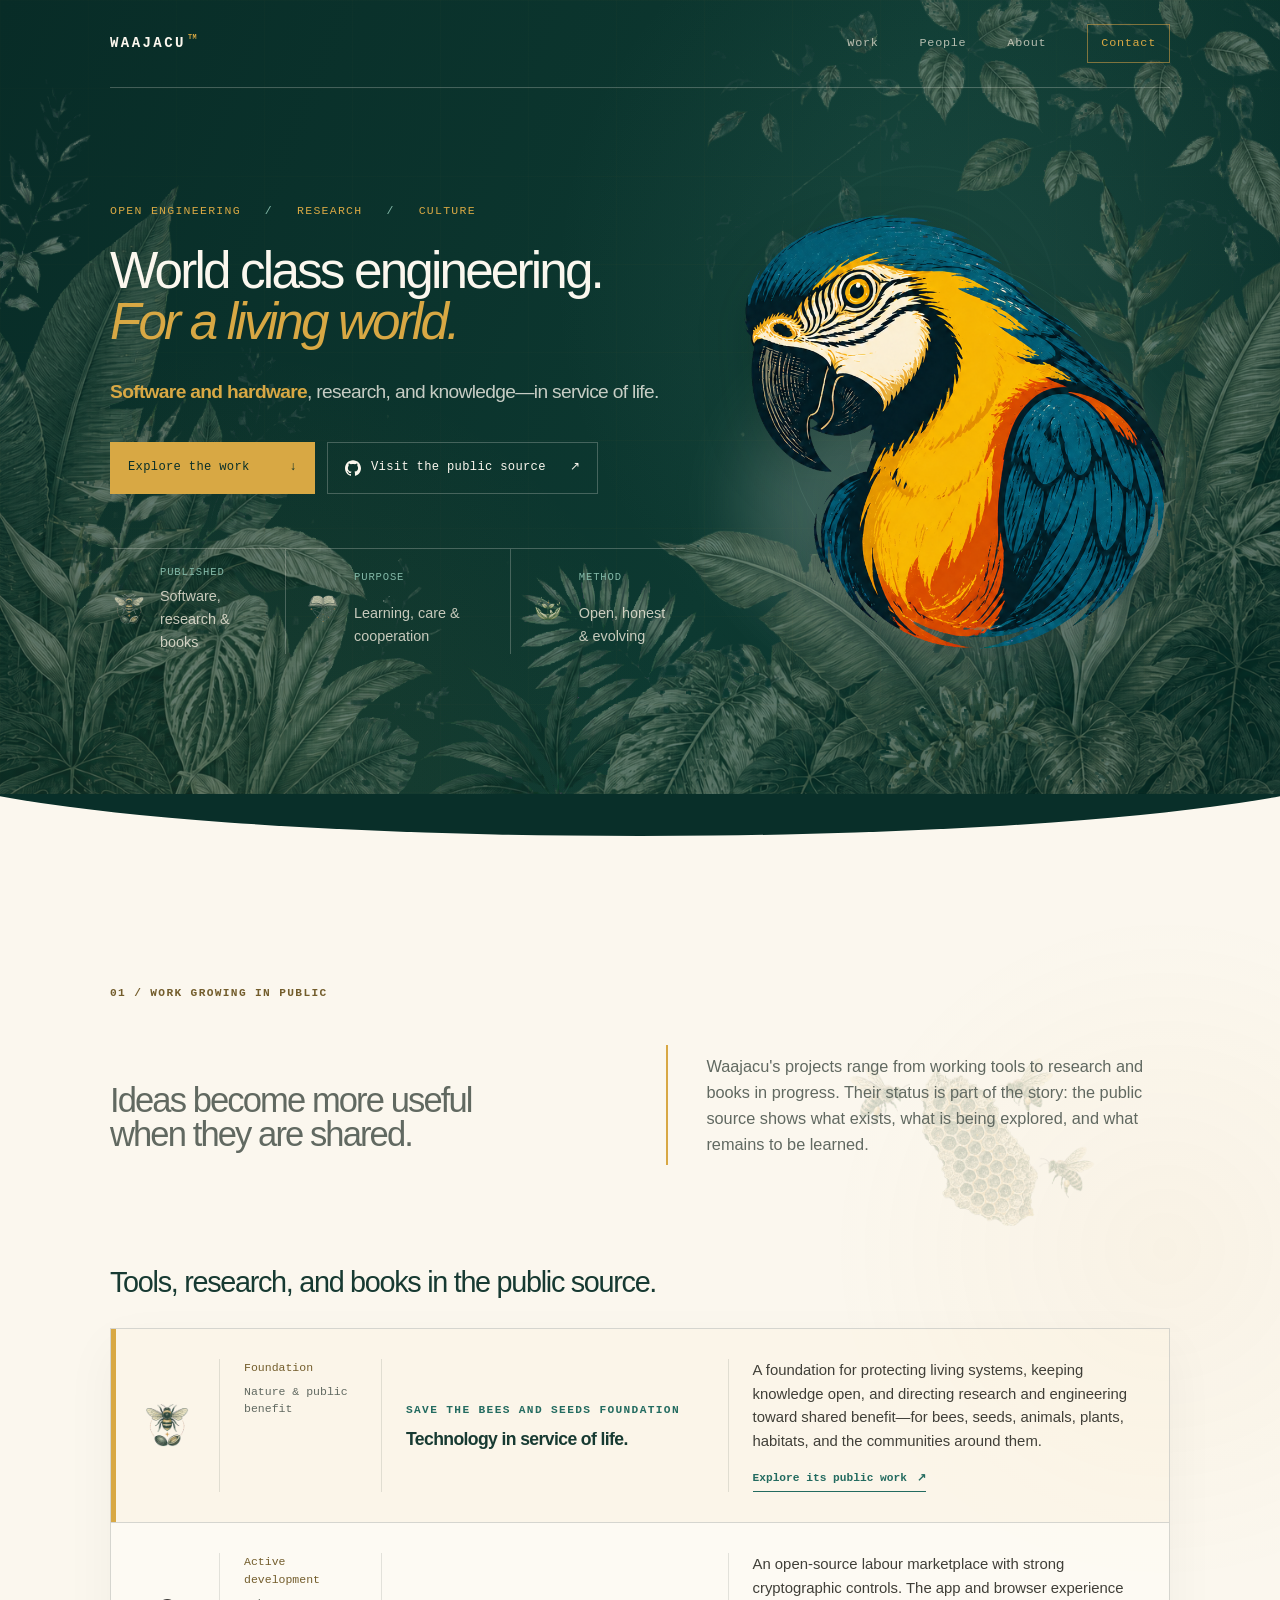
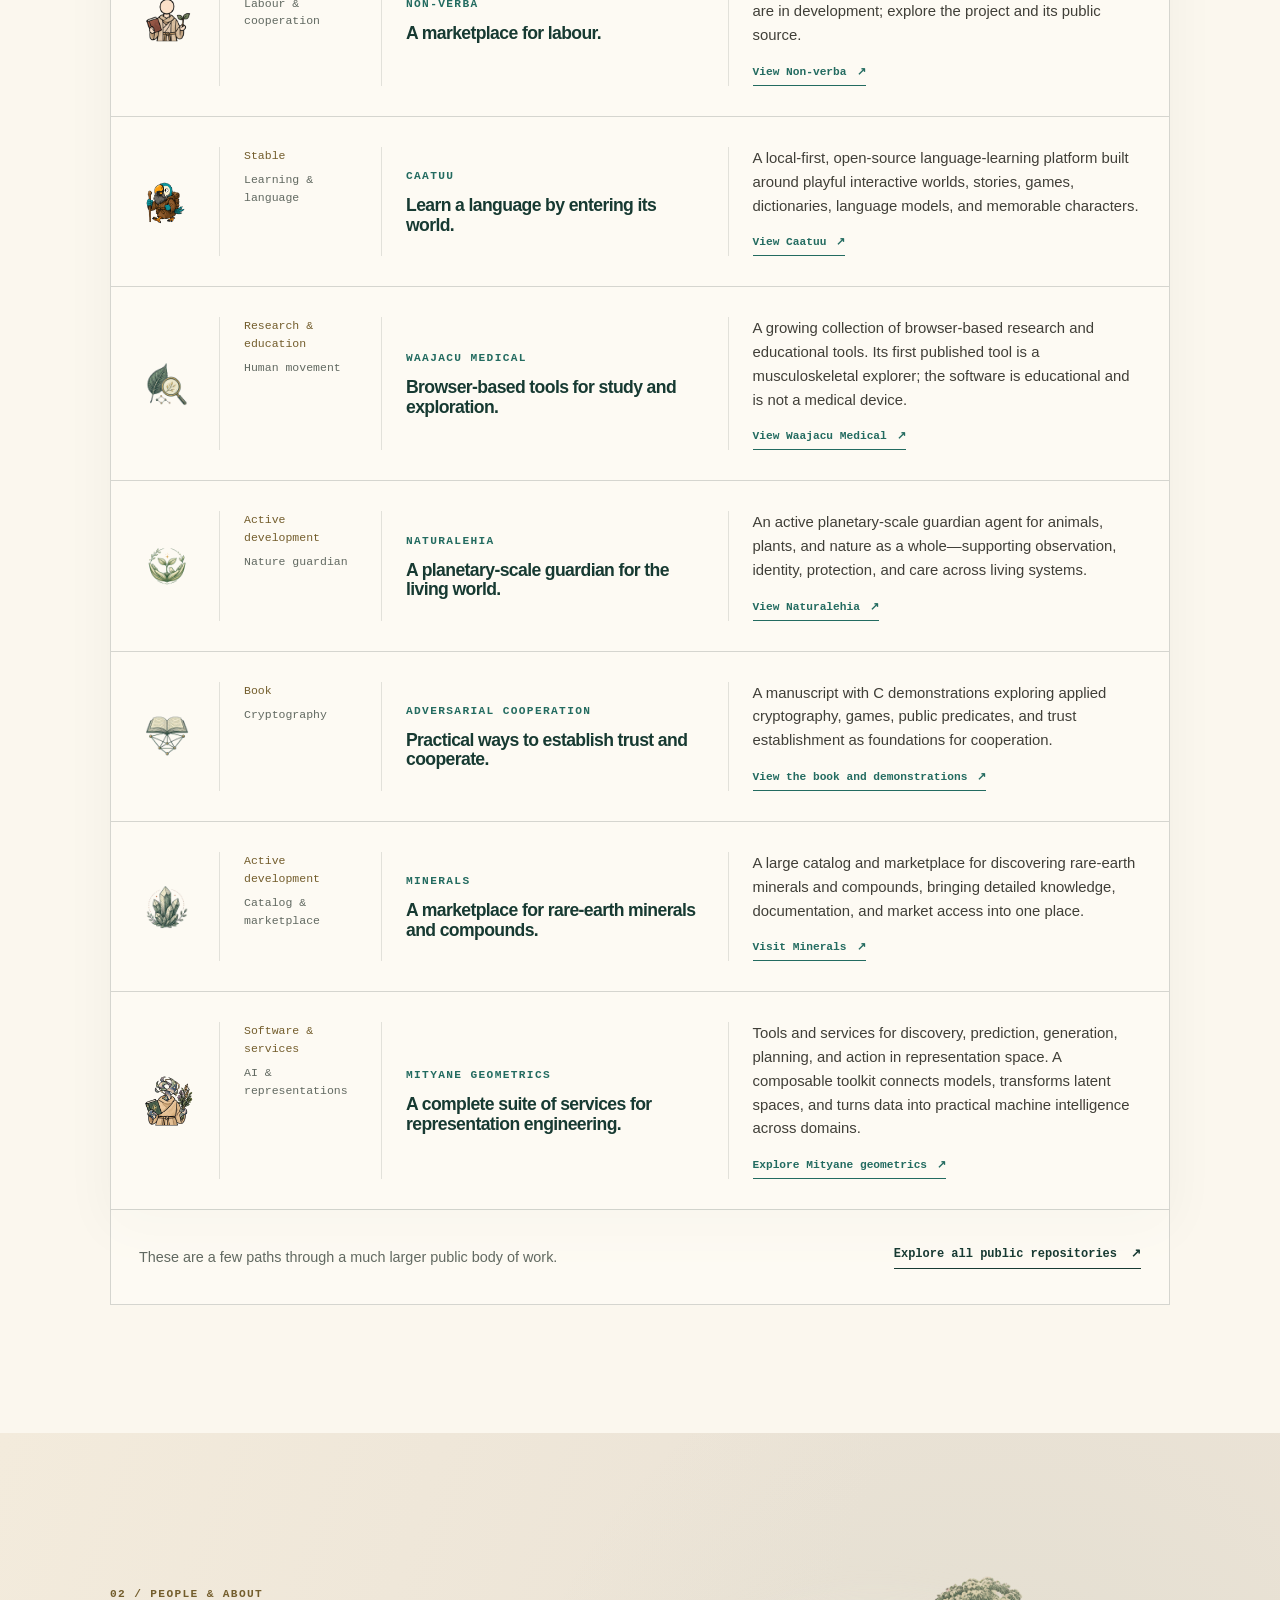
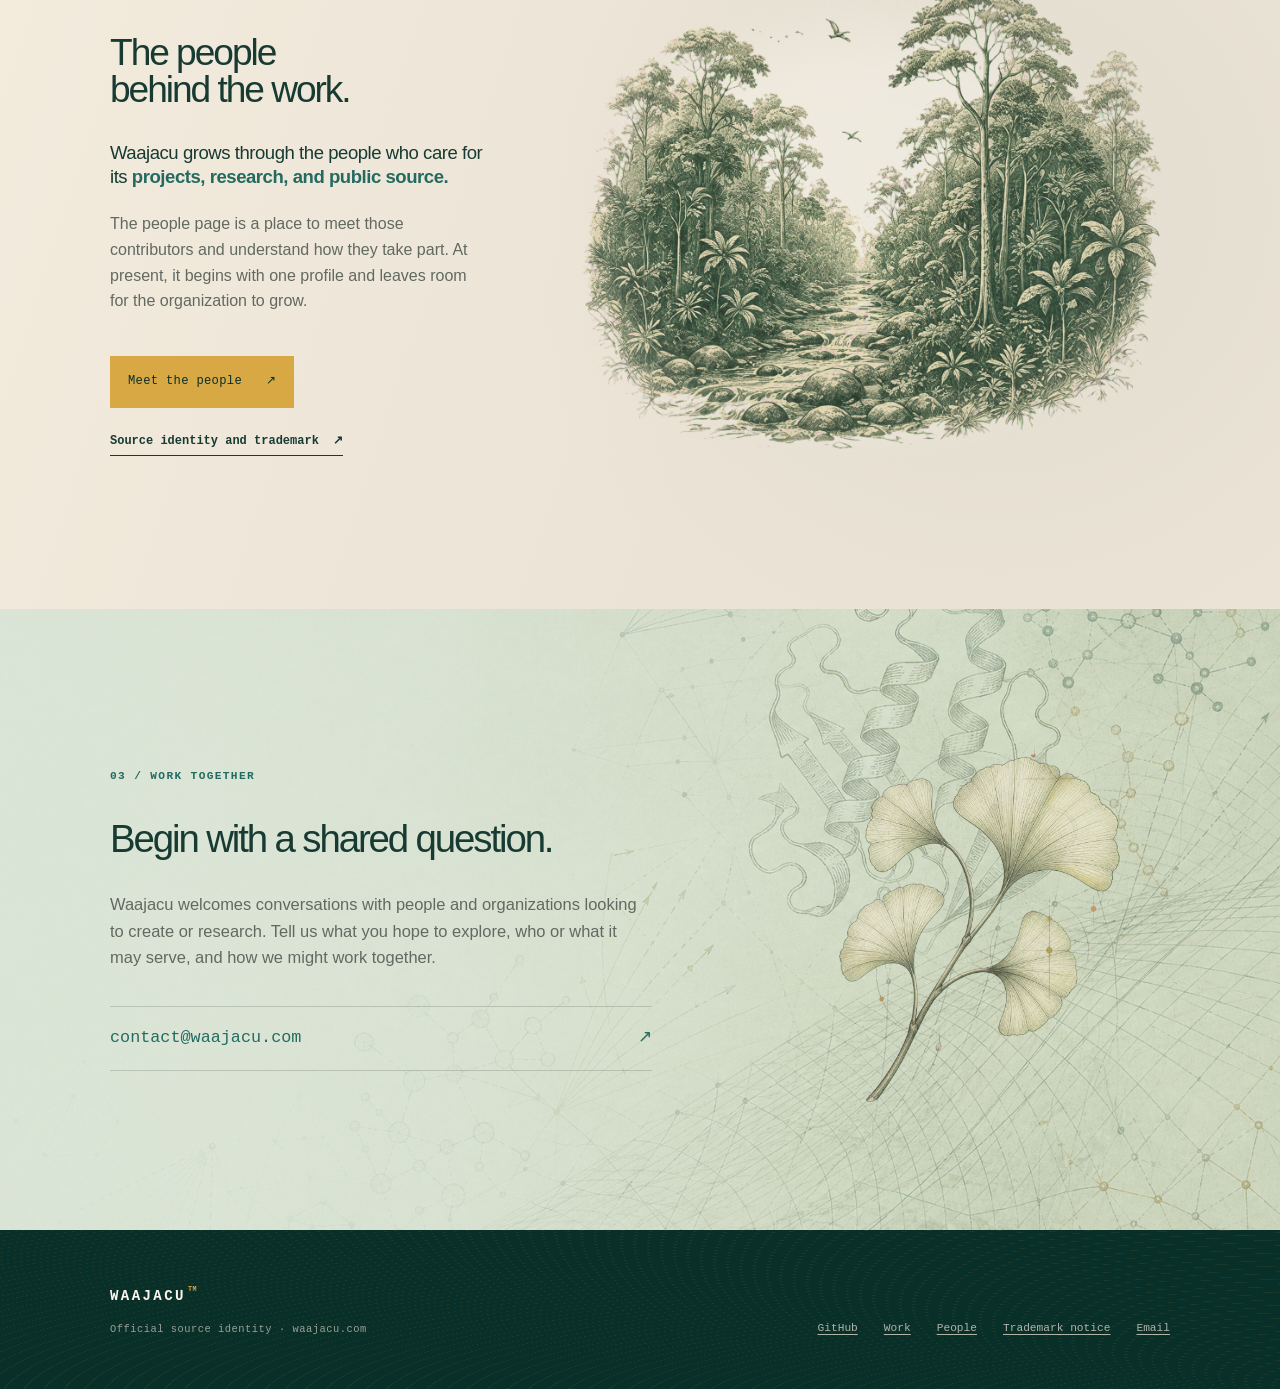
==== index.html @ 1d650323 "Remove early qualifier from research introduction" ====
<!doctype html>
<html lang="en">
<head>
    <meta charset="utf-8">
    <meta name="viewport" content="width=device-width, initial-scale=1">
    <title>Waajacu | Open work for learning, care, and cooperation</title>
    <meta name="description" content="Waajacu publishes open software, research, books, and educational tools across learning, care, cooperation, and responsible technology.">
    <meta name="theme-color" content="#092f29">
    <meta name="color-scheme" content="dark light">

    <link rel="canonical" href="https://waajacu.com/">
    <link rel="icon" href="./favicon.ico" sizes="any">
    <link rel="preload" href="./src/waajacu-logo-transparent.png" as="image" fetchpriority="high">
    <link rel="stylesheet" href="./styles.css?v=20260822a">

    <meta property="og:type" content="website">
    <meta property="og:site_name" content="Waajacu">
    <meta property="og:url" content="https://waajacu.com/">
    <meta property="og:title" content="Waajacu | Open work for learning, care, and cooperation">
    <meta property="og:description" content="Open software, research, books, and educational tools made with care and shared in public.">
    <meta property="og:image" content="https://waajacu.com/src/waajacu-logo-transparent.png">
    <meta property="og:image:width" content="1254">
    <meta property="og:image:height" content="1254">
    <meta property="og:image:alt" content="Waajacu logo with an illustrated blue-and-gold macaw and wordmark.">
    <meta name="twitter:card" content="summary_large_image">
    <meta name="twitter:title" content="Waajacu | Open work for learning, care, and cooperation">
    <meta name="twitter:description" content="Open software, research, books, and educational tools made with care and shared in public.">
    <meta name="twitter:image" content="https://waajacu.com/src/waajacu-logo-transparent.png">

    <script type="application/ld+json">
    {
        "@context": "https://schema.org",
        "@type": "Organization",
        "name": "Waajacu",
        "url": "https://waajacu.com/",
        "description": "A public-source research and engineering organization publishing open software, research, books, and educational tools.",
        "email": "contact@waajacu.com",
        "knowsAbout": [
            "Open source software",
            "Language learning",
            "Conservation technology",
            "Applied cryptography",
            "Artificial intelligence",
            "Mathematical modeling",
            "Robotics",
            "Cooperation"
        ],
        "sameAs": [
            "https://github.com/savethebeesandseeds"
        ]
    }
    </script>
</head>
<body id="top" class="home">
    <a class="skip-link" href="#main">Skip to content</a>

    <header class="site-header">
        <img
            class="hero-botanical"
            src="./src/artwork/hero-botanical-v2.png"
            width="1536"
            height="1024"
            alt=""
            aria-hidden="true"
            decoding="async">
        <div class="shell">
            <div class="topbar">
                <a class="brand" href="#top" aria-label="Waajacu home">
                    <span class="brand-dot" aria-hidden="true"></span>
                    <span>Waajacu<sup>TM</sup></span>
                </a>

                <nav class="nav" aria-label="Primary navigation">
                    <a href="#work">Work</a>
                    <a href="./about/">People</a>
                    <a href="#about">About</a>
                    <a class="nav-contact" href="mailto:contact@waajacu.com?subject=Hello%20Waajacu">Contact</a>
                </nav>
            </div>

            <div class="hero">
                <div class="hero-copy">
                    <p class="eyebrow"><span>Open engineering</span><span>Research</span><span>Culture</span></p>
                    <h1 class="hero-title">
                        <span class="hero-title-line">World class engineering.</span>
                        <span class="hero-title-accent">For a living world.</span>
                    </h1>
                    <p class="hero-lead">
                        <strong>Software and hardware</strong>, research, and knowledge—in service of life.
                    </p>

                    <div class="hero-actions">
                        <a class="button button-primary" href="#work">Explore the work <span aria-hidden="true">↓</span></a>
                        <a class="button button-quiet" href="https://github.com/savethebeesandseeds">
                            <span class="button-label"><img class="button-icon" src="./src/icons/github.svg" width="16" height="16" alt="">Visit the public source</span>
                            <span aria-hidden="true">↗</span>
                        </a>
                    </div>

                    <dl class="hero-facts" aria-label="Waajacu at a glance">
                        <div>
                            <dt>Published</dt>
                            <dd>Software, research &amp; books</dd>
                        </div>
                        <div>
                            <dt>Purpose</dt>
                            <dd>Learning, care &amp; cooperation</dd>
                        </div>
                        <div>
                            <dt>Method</dt>
                            <dd>Open, honest &amp; evolving</dd>
                        </div>
                    </dl>
                </div>

                <figure class="hero-visual">
                    <div class="hero-mark">
                        <img
                            src="./src/waajacu-logo-transparent.png"
                            width="1254"
                            height="1254"
                            alt="Waajacu logo with an illustrated blue-and-gold macaw above the wordmark"
                            fetchpriority="high">
                    </div>
                    <figcaption class="visually-hidden">Official Waajacu mark</figcaption>
                </figure>
            </div>
        </div>
        <div class="hero-wave" aria-hidden="true"></div>
    </header>

    <main id="main">
        <section class="section section-paper" id="work">
            <div class="shell">
                <header class="section-heading work-intro">
                    <p class="section-label">01 / Work growing in public</p>
                    <div class="work-intro-grid">
                        <p class="work-statement">Ideas become more useful when they are shared.</p>
                        <p class="work-summary">
                            Waajacu's projects range from working tools to research
                            and books in progress. Their status is part of the story: the
                            public source shows what exists, what is being explored, and
                            what remains to be learned.
                        </p>
                    </div>
                    <img
                        class="work-hive-art"
                        src="./src/artwork/bees-honey-study.png"
                        width="1536"
                        height="1024"
                        alt=""
                        aria-hidden="true"
                        loading="lazy"
                        decoding="async">
                </header>

                <div class="work-catalog-heading">
                    <h2>Tools, research, and books in the public source.</h2>
                </div>

                <div class="experience-list project-list">
                    <article class="experience-item project-item project-featured">
                        <div class="project-symbol" aria-hidden="true"><img src="./src/artwork/icons/foundation.png" width="512" height="512" alt="" loading="lazy" decoding="async"></div>
                        <div class="experience-meta">
                            <p>Foundation</p>
                            <p>Nature &amp; public benefit</p>
                        </div>
                        <div class="experience-title">
                            <p class="overline">Save the Bees and Seeds Foundation</p>
                            <h3>Technology in service of life.</h3>
                        </div>
                        <div class="experience-detail">
                            <p>
                                A foundation for protecting living systems, keeping knowledge
                                open, and directing research and engineering toward shared
                                benefit—for bees, seeds, animals, plants, habitats, and the
                                communities around them.
                            </p>
                            <a class="project-link" href="https://github.com/savethebeesandseeds">Explore its public work <span aria-hidden="true">↗</span></a>
                        </div>
                    </article>

                    <article class="experience-item project-item" id="non-verba">
                        <div class="project-symbol" aria-hidden="true"><img src="./src/artwork/icons/non-verba.png" width="1254" height="1254" alt="" loading="lazy" decoding="async"></div>
                        <div class="experience-meta">
                            <p>Active development</p>
                            <p>Labour &amp; cooperation</p>
                        </div>
                        <div class="experience-title">
                            <p class="overline">Non-verba</p>
                            <h3>A marketplace for labour.</h3>
                        </div>
                        <div class="experience-detail">
                            <p>
                                An open-source labour marketplace with strong cryptographic
                                controls. The app and browser experience are in development;
                                explore the project and its public source.
                            </p>
                            <a class="project-link" href="https://non-verba.com/">View Non-verba <span aria-hidden="true">↗</span></a>
                        </div>
                    </article>

                    <article class="experience-item project-item">
                        <div class="project-symbol" aria-hidden="true"><img src="./src/artwork/icons/caatuu-macaw.png" width="165" height="192" alt="" loading="lazy" decoding="async"></div>
                        <div class="experience-meta">
                            <p>Stable</p>
                            <p>Learning &amp; language</p>
                        </div>
                        <div class="experience-title">
                            <p class="overline">Caatuu</p>
                            <h3>Learn a language by entering its world.</h3>
                        </div>
                        <div class="experience-detail">
                            <p>
                                A local-first, open-source language-learning platform built
                                around playful interactive worlds, stories, games,
                                dictionaries, language models, and memorable characters.
                            </p>
                            <a
                                class="project-link resilient-project-link"
                                href="https://caatuu.waajacu.com"
                                data-live-url="https://caatuu.waajacu.com"
                                data-health-url="https://caatuu.waajacu.com/cz/icons/caatuu-czech-192.png"
                                data-health-mode="image"
                                data-fallback-url="https://github.com/savethebeesandseeds/caatuu">View Caatuu <span aria-hidden="true">↗</span></a>
                        </div>
                    </article>

                    <article class="experience-item project-item">
                        <div class="project-symbol" aria-hidden="true"><img src="./src/artwork/icons/medical.png" width="512" height="512" alt="" loading="lazy" decoding="async"></div>
                        <div class="experience-meta">
                            <p>Research &amp; education</p>
                            <p>Human movement</p>
                        </div>
                        <div class="experience-title">
                            <p class="overline">Waajacu Medical</p>
                            <h3>Browser-based tools for study and exploration.</h3>
                        </div>
                        <div class="experience-detail">
                            <p>
                                A growing collection of browser-based research and educational
                                tools. Its first published tool is a musculoskeletal explorer;
                                the software is educational and is not a medical device.
                            </p>
                            <a
                                class="project-link resilient-project-link"
                                href="https://medical.waajacu.com"
                                data-live-url="https://medical.waajacu.com"
                                data-health-url="https://medical.waajacu.com/"
                                data-health-mode="cors"
                                data-fallback-url="https://github.com/savethebeesandseeds/medical">View Waajacu Medical <span aria-hidden="true">↗</span></a>
                        </div>
                    </article>

                    <article class="experience-item project-item">
                        <div class="project-symbol" aria-hidden="true"><img src="./src/artwork/icons/naturalehia-care.png" width="512" height="512" alt="" loading="lazy" decoding="async"></div>
                        <div class="experience-meta">
                            <p>Active development</p>
                            <p>Nature guardian</p>
                        </div>
                        <div class="experience-title">
                            <p class="overline">Naturalehia</p>
                            <h3>A planetary-scale guardian for the living world.</h3>
                        </div>
                        <div class="experience-detail">
                            <p>
                                An active planetary-scale guardian agent for animals, plants,
                                and nature as a whole—supporting observation, identity,
                                protection, and care across living systems.
                            </p>
                            <a
                                class="project-link resilient-project-link"
                                href="https://naturalehia.waajacu.com"
                                data-live-url="https://naturalehia.waajacu.com"
                                data-health-url="https://naturalehia.waajacu.com/"
                                data-health-mode="cors"
                                data-fallback-url="https://github.com/savethebeesandseeds/naturalehia">View Naturalehia <span aria-hidden="true">↗</span></a>
                        </div>
                    </article>

                    <article class="experience-item project-item">
                        <div class="project-symbol" aria-hidden="true"><img src="./src/artwork/icons/cooperation.png" width="512" height="512" alt="" loading="lazy" decoding="async"></div>
                        <div class="experience-meta">
                            <p>Book</p>
                            <p>Cryptography</p>
                        </div>
                        <div class="experience-title">
                            <p class="overline">Adversarial Cooperation</p>
                            <h3>Practical ways to establish trust and cooperate.</h3>
                        </div>
                        <div class="experience-detail">
                            <p>
                                A manuscript with C demonstrations exploring applied
                                cryptography, games, public predicates, and trust establishment
                                as foundations for cooperation.
                            </p>
                            <a class="project-link" href="https://github.com/savethebeesandseeds/adversarial_cooperation">View the book and demonstrations <span aria-hidden="true">↗</span></a>
                        </div>
                    </article>

                    <article class="experience-item project-item">
                        <div class="project-symbol" aria-hidden="true"><img src="./src/artwork/icons/minerals.png" width="512" height="512" alt="" loading="lazy" decoding="async"></div>
                        <div class="experience-meta">
                            <p>Active development</p>
                            <p>Catalog &amp; marketplace</p>
                        </div>
                        <div class="experience-title">
                            <p class="overline">Minerals</p>
                            <h3>A marketplace for rare-earth minerals and compounds.</h3>
                        </div>
                        <div class="experience-detail">
                            <p>
                                A large catalog and marketplace for discovering rare-earth
                                minerals and compounds, bringing detailed knowledge,
                                documentation, and market access into one place.
                            </p>
                            <a
                                class="project-link resilient-project-link"
                                href="https://minerals.waajacu.com"
                                data-live-url="https://minerals.waajacu.com"
                                data-health-url="https://minerals.waajacu.com/catalog-manifest.json"
                                data-health-mode="cors"
                                data-fallback-url="https://github.com/savethebeesandseeds/minerals">Visit Minerals <span aria-hidden="true">↗</span></a>
                        </div>
                    </article>

                    <article class="experience-item project-item" id="mityane-geometrics">
                        <div class="project-symbol" aria-hidden="true"><img src="./src/artwork/icons/mityane-geometrics.webp" width="384" height="384" alt="" loading="lazy" decoding="async"></div>
                        <div class="experience-meta">
                            <p>Software &amp; services</p>
                            <p>AI &amp; representations</p>
                        </div>
                        <div class="experience-title">
                            <p class="overline">Mityane geometrics</p>
                            <h3>A complete suite of services for representation engineering.</h3>
                        </div>
                        <div class="experience-detail">
                            <p>
                                Tools and services for discovery, prediction, generation,
                                planning, and action in representation space. A composable
                                toolkit connects models, transforms latent spaces, and
                                turns data into practical machine intelligence across
                                domains.
                            </p>
                            <a class="project-link" href="https://github.com/savethebeesandseeds/Mityane-geometrics">Explore Mityane geometrics <span aria-hidden="true">↗</span></a>
                        </div>
                    </article>
                </div>

                <div class="section-link-row">
                    <p>These are a few paths through a much larger public body of work.</p>
                    <a class="text-link" href="https://github.com/savethebeesandseeds?tab=repositories">Explore all public repositories <span aria-hidden="true">↗</span></a>
                </div>
            </div>
        </section>

        <section class="section section-about" id="about">
            <div class="shell about-layout">
                <div class="about-content">
                    <div class="about-heading">
                        <p class="section-label">02 / People &amp; about</p>
                        <h2><span>The people</span><span>behind the work.</span></h2>
                    </div>

                    <div class="about-copy">
                        <p class="about-lead">
                            Waajacu grows through the people who care for its <strong>projects,
                            research, and public source.</strong>
                        </p>
                        <p>
                            The people page is a place to meet those contributors and understand
                            how they take part. At present, it begins with one profile and leaves
                            room for the organization to grow.
                        </p>

                        <div class="about-links">
                            <a class="button button-primary" href="./about/">Meet the people <span aria-hidden="true">↗</span></a>
                            <a class="text-link" href="./TRADEMARKS.md">Source identity and trademark <span aria-hidden="true">↗</span></a>
                        </div>
                    </div>
                </div>

                <figure class="about-visual" aria-hidden="true">
                    <img src="./src/artwork/forest-original-cut-alpha.png" width="1036" height="888" alt="" loading="lazy" decoding="async">
                </figure>
            </div>
        </section>

        <section class="contact-section" id="contact">
            <div class="shell contact-layout">
                <div class="contact-content">
                    <p class="section-label">03 / Work together</p>
                    <h2>Begin with a shared question.</h2>
                    <div class="contact-copy">
                        <p>
                            Waajacu welcomes conversations with people and organizations looking
                            to create or research. Tell us what you hope to explore, who or what it
                            may serve, and how we might work together.
                        </p>
                        <a class="contact-email" href="mailto:contact@waajacu.com?subject=Hello%20Waajacu&amp;body=What%20would%20you%20like%20to%20create%20or%20research%3F%0A%0AWho%20or%20what%20should%20it%20serve%3F%0A%0AHow%20might%20we%20work%20together%3F%0A">contact@waajacu.com <span aria-hidden="true">↗</span></a>
                    </div>
                </div>
                <figure class="contact-visual" aria-hidden="true">
                    <img src="./src/artwork/ginkgo-study.png" width="1254" height="1254" alt="" loading="lazy" decoding="async">
                </figure>
            </div>
        </section>
    </main>

    <footer class="site-footer">
        <div class="shell footer-layout">
            <div>
                <a class="brand footer-brand" href="#top">
                    <span class="brand-dot" aria-hidden="true"></span>
                    <span>Waajacu<sup>TM</sup></span>
                </a>
                <p>Official source identity · waajacu.com</p>
            </div>
            <nav aria-label="Footer navigation">
                <a href="https://github.com/savethebeesandseeds">GitHub</a>
                <a href="#work">Work</a>
                <a href="./about/">People</a>
                <a href="./TRADEMARKS.md">Trademark notice</a>
                <a href="mailto:contact@waajacu.com">Email</a>
            </nav>
        </div>
    </footer>
    <script defer src="./src/project-links.js?v=20260822b"></script>
</body>
</html>
---- styles.css ----
:root {
    --black: #18332e;
    --black-soft: #24453e;
    --ivory: #fbf7ed;
    --paper: #eee7d6;
    --paper-deep: #ded4bf;
    --ink: #20312c;
    --muted: #616961;
    --gold: #d4a64d;
    --gold-dark: #735d2c;
    --oxblood: #a45347;
    --teal: #28685f;
    --teal-light: #87b7a7;
    --line-dark: rgba(251, 247, 237, 0.24);
    --line-light: rgba(32, 49, 44, 0.18);
    --sans: "Helvetica Neue", "Segoe UI", Arial, sans-serif;
    --mono: ui-monospace, "Cascadia Mono", "SFMono-Regular", Consolas, monospace;
}

*,
*::before,
*::after {
    box-sizing: border-box;
}

html {
    scroll-behavior: smooth;
}

body {
    margin: 0;
    background: var(--ivory);
    color: var(--ink);
    font-family: var(--sans);
    font-size: 16px;
    line-height: 1.6;
    text-rendering: optimizeLegibility;
}

body,
a {
    cursor: default;
}

a,
button {
    cursor: pointer;
}

a {
    color: inherit;
}

img {
    display: block;
    max-width: 100%;
}

h1,
h2,
h3,
p,
dl,
dd,
ol,
ul,
figure {
    margin: 0;
}

ul,
ol {
    padding: 0;
}

::selection {
    background: var(--gold);
    color: var(--black);
}

:focus-visible {
    outline: 3px solid var(--gold);
    outline-offset: 4px;
}

.visually-hidden {
    position: absolute !important;
    width: 1px;
    height: 1px;
    padding: 0;
    overflow: hidden;
    clip: rect(0 0 0 0);
    clip-path: inset(50%);
    white-space: nowrap;
    border: 0;
}

.skip-link {
    position: fixed;
    top: 12px;
    left: 12px;
    z-index: 20;
    transform: translateY(-160%);
    padding: 10px 14px;
    background: var(--ivory);
    color: var(--black);
    font-family: var(--mono);
    font-size: 0.8rem;
    text-decoration: none;
}

.skip-link:focus {
    transform: translateY(0);
}

.shell {
    width: min(1240px, calc(100% - 64px));
    margin-inline: auto;
}

.site-header {
    position: relative;
    overflow: hidden;
    min-height: 100svh;
    background:
        radial-gradient(circle at 82% 28%, rgba(135, 183, 167, 0.22), transparent 31rem),
        radial-gradient(circle at 10% 94%, rgba(212, 166, 77, 0.12), transparent 34rem),
        var(--black);
    color: var(--ivory);
    isolation: isolate;
}

.site-header::before {
    position: absolute;
    inset: 0;
    z-index: -1;
    content: "";
    background-image:
        linear-gradient(rgba(207, 157, 70, 0.045) 1px, transparent 1px),
        linear-gradient(90deg, rgba(207, 157, 70, 0.045) 1px, transparent 1px);
    background-size: 72px 72px;
    mask-image: linear-gradient(90deg, #000, transparent 62%);
}

.topbar {
    display: flex;
    align-items: center;
    justify-content: space-between;
    gap: 32px;
    min-height: 92px;
    border-bottom: 1px solid var(--line-dark);
}

.brand {
    display: inline-flex;
    align-items: center;
    gap: 12px;
    color: var(--ivory);
    font-family: var(--mono);
    font-size: 0.88rem;
    font-weight: 650;
    letter-spacing: 0.17em;
    text-decoration: none;
    text-transform: uppercase;
}

.brand sup {
    position: relative;
    top: -0.45em;
    margin-left: 0.3em;
    color: var(--gold);
    font-size: 0.48em;
    letter-spacing: 0.08em;
}

.brand-dot {
    display: none;
}

.nav {
    display: flex;
    align-items: center;
    gap: clamp(16px, 2.2vw, 32px);
    font-family: var(--mono);
    font-size: 0.74rem;
    letter-spacing: 0.06em;
}

.nav a {
    color: rgba(244, 237, 222, 0.72);
    text-decoration: none;
}

.nav a:hover,
.nav a:focus-visible {
    color: var(--ivory);
}

.nav .nav-contact {
    padding: 9px 13px;
    border: 1px solid rgba(207, 157, 70, 0.58);
    color: var(--gold);
}

.nav .nav-contact:hover,
.nav .nav-contact:focus-visible {
    background: var(--gold);
    color: var(--black);
}

.hero {
    display: grid;
    grid-template-columns: minmax(0, 1.08fr) minmax(330px, 0.78fr);
    gap: clamp(48px, 7vw, 112px);
    align-items: center;
    min-height: calc(100svh - 92px);
    padding: 72px 0 76px;
}

.hero-copy {
    position: relative;
    z-index: 2;
}

.eyebrow {
    display: flex;
    flex-wrap: wrap;
    gap: 10px 24px;
    color: var(--gold);
    font-family: var(--mono);
    font-size: 0.72rem;
    letter-spacing: 0.11em;
    text-transform: uppercase;
}

.eyebrow span + span::before {
    margin-right: 24px;
    color: var(--teal-light);
    content: "/";
}

h1 {
    max-width: 850px;
    margin-top: 28px;
    font-size: clamp(3.6rem, 7vw, 7.2rem);
    font-weight: 520;
    letter-spacing: -0.065em;
    line-height: 0.92;
}

.hero-lead {
    max-width: 760px;
    margin-top: 34px;
    color: var(--ivory);
    font-size: clamp(1.75rem, 3vw, 3.2rem);
    letter-spacing: -0.035em;
    line-height: 1.14;
}

.hero-actions {
    display: flex;
    flex-wrap: wrap;
    gap: 12px;
    margin-top: 36px;
}

.button {
    display: inline-flex;
    align-items: center;
    justify-content: space-between;
    gap: 24px;
    min-height: 52px;
    padding: 13px 17px;
    font-family: var(--mono);
    font-size: 0.76rem;
    letter-spacing: 0.025em;
    text-decoration: none;
    transition: background-color 180ms ease, border-color 180ms ease, color 180ms ease;
}

.button-primary {
    border: 1px solid var(--gold);
    background: var(--gold);
    color: var(--black);
}

.button-primary:hover,
.button-primary:focus-visible {
    border-color: var(--ivory);
    background: var(--ivory);
}

.button-quiet {
    border: 1px solid var(--line-dark);
    color: var(--ivory);
}

.button-quiet:hover,
.button-quiet:focus-visible {
    border-color: var(--teal-light);
    background: rgba(30, 93, 87, 0.24);
}

.button-label {
    display: inline-flex;
    align-items: center;
    gap: 10px;
}

.button-icon {
    width: 16px;
    height: 16px;
    flex: none;
}

.hero-facts {
    display: grid;
    grid-template-columns: repeat(3, minmax(0, 1fr));
    max-width: 710px;
    margin-top: 56px;
    border-top: 1px solid var(--line-dark);
}

.hero-facts div {
    padding: 18px 18px 0 0;
}

.hero-facts div + div {
    padding-left: 18px;
    border-left: 1px solid var(--line-dark);
}

.hero-facts dt {
    color: var(--teal-light);
    font-family: var(--mono);
    font-size: 0.66rem;
    letter-spacing: 0.08em;
    text-transform: uppercase;
}

.hero-facts dd {
    margin-top: 4px;
    color: rgba(244, 237, 222, 0.8);
    font-size: 0.9rem;
}

.hero-visual {
    position: relative;
    width: min(100%, 475px);
    justify-self: end;
}

.image-frame {
    position: relative;
    aspect-ratio: 4 / 5;
    overflow: hidden;
    background: var(--black-soft);
}

.image-frame::before,
.image-frame::after {
    position: absolute;
    z-index: 2;
    content: "";
    pointer-events: none;
}

.image-frame::before {
    inset: 0;
    background:
        linear-gradient(180deg, transparent 64%, rgba(8, 10, 9, 0.72)),
        linear-gradient(90deg, rgba(8, 10, 9, 0.22), transparent 32%);
}

.image-frame::after {
    top: 18px;
    right: 18px;
    width: 46%;
    height: 46%;
    border-top: 1px solid var(--gold);
    border-right: 1px solid var(--gold);
}

.image-frame img {
    width: 100%;
    height: 100%;
    object-fit: cover;
    object-position: 42% center;
    filter: saturate(0.9) contrast(1.05) brightness(0.83);
    transform: scale(1.04);
}

.image-frame.logo-frame {
    aspect-ratio: 1;
    display: grid;
    place-items: center;
    padding: clamp(20px, 3vw, 42px);
    background: rgba(251, 247, 237, 0.94);
}

.image-frame.logo-frame::before,
.image-frame.logo-frame::after {
    display: none;
}

.image-frame.logo-frame img {
    width: 100%;
    height: 100%;
    object-fit: contain;
    object-position: center;
    filter: none;
    transform: none;
}

.hero-visual figcaption {
    display: flex;
    justify-content: space-between;
    gap: 16px;
    padding-top: 13px;
    border-top: 1px solid var(--gold);
    color: rgba(244, 237, 222, 0.55);
    font-family: var(--mono);
    font-size: 0.65rem;
    letter-spacing: 0.08em;
    text-transform: uppercase;
}

.section {
    padding: clamp(88px, 10vw, 144px) 0;
}

.section-paper {
    background: var(--paper);
}

.section-ivory {
    background: var(--ivory);
}

.section-heading {
    display: grid;
    grid-template-columns: minmax(190px, 0.42fr) minmax(0, 1fr);
    gap: 48px;
    margin-bottom: clamp(56px, 7vw, 92px);
}

.section-heading > div {
    max-width: 820px;
}

.section-label,
.overline {
    font-family: var(--mono);
    font-size: 0.7rem;
    font-weight: 650;
    letter-spacing: 0.12em;
    text-transform: uppercase;
}

.section-label {
    color: var(--gold-dark);
}

.section-heading h2,
.about-heading h2,
.contact-section h2,
.principles-intro h2 {
    font-size: clamp(2.6rem, 5vw, 5rem);
    font-weight: 520;
    letter-spacing: -0.055em;
    line-height: 0.98;
}

.section-heading > div > p {
    max-width: 690px;
    margin-top: 26px;
    color: var(--muted);
    font-size: 1.04rem;
}

.experience-list {
    border-bottom: 1px solid var(--line-light);
}

.experience-item {
    display: grid;
    grid-template-columns: 145px minmax(260px, 0.8fr) minmax(320px, 1fr);
    gap: clamp(28px, 4vw, 64px);
    padding: 36px 0 42px;
    border-top: 1px solid var(--line-light);
}

.experience-meta {
    font-family: var(--mono);
    font-size: 0.72rem;
    line-height: 1.55;
}

.experience-meta p:first-child {
    color: var(--gold-dark);
}

.experience-meta p:last-child {
    margin-top: 6px;
    color: var(--muted);
}

.experience-title .overline {
    color: var(--teal);
}

.experience-title h3 {
    max-width: 370px;
    margin-top: 10px;
    font-size: clamp(1.5rem, 2.35vw, 2.15rem);
    font-weight: 560;
    letter-spacing: -0.035em;
    line-height: 1.1;
}

.experience-detail {
    color: #403f38;
}

.focus-line {
    margin-top: 20px;
    color: var(--muted);
    font-family: var(--mono);
    font-size: 0.7rem;
}

.focus-line span {
    margin-right: 12px;
    color: var(--oxblood);
    font-weight: 700;
    letter-spacing: 0.08em;
    text-transform: uppercase;
}

.project-link {
    display: inline-flex;
    align-items: center;
    gap: 10px;
    margin-top: 22px;
    padding-bottom: 3px;
    border-bottom: 1px solid currentColor;
    color: var(--teal);
    font-family: var(--mono);
    font-size: 0.7rem;
    font-weight: 650;
    text-decoration: none;
}

.project-link:hover,
.project-link:focus-visible {
    color: var(--gold-dark);
}

.section-link-row {
    display: flex;
    align-items: center;
    justify-content: space-between;
    gap: 32px;
    margin-top: 28px;
    color: var(--muted);
    font-size: 0.9rem;
}

.text-link {
    display: inline-flex;
    align-items: center;
    gap: 14px;
    padding-bottom: 4px;
    border-bottom: 1px solid currentColor;
    color: var(--ink);
    font-family: var(--mono);
    font-size: 0.75rem;
    font-weight: 650;
    text-decoration: none;
}

.text-link:hover,
.text-link:focus-visible {
    color: var(--oxblood);
}

.compact-heading {
    margin-bottom: 62px;
}

.capability-grid {
    display: grid;
    grid-template-columns: repeat(3, minmax(0, 1fr));
    border-top: 1px solid var(--line-light);
    border-bottom: 1px solid var(--line-light);
}

.capability {
    min-height: 490px;
    padding: 30px clamp(24px, 3vw, 42px) 34px 0;
}

.capability + .capability {
    padding-left: clamp(24px, 3vw, 42px);
    border-left: 1px solid var(--line-light);
}

.capability-number {
    color: var(--gold-dark);
    font-family: var(--mono);
    font-size: 0.7rem;
}

.capability h3 {
    margin-top: 62px;
    font-size: clamp(1.75rem, 2.6vw, 2.65rem);
    font-weight: 520;
    letter-spacing: -0.045em;
    line-height: 1.05;
}

.capability > p:not(.capability-number) {
    max-width: 355px;
    margin-top: 24px;
    color: var(--muted);
}

.capability ul {
    display: grid;
    gap: 10px;
    margin-top: 38px;
    list-style: none;
}

.capability li {
    position: relative;
    padding-left: 20px;
    font-family: var(--mono);
    font-size: 0.72rem;
}

.capability li::before {
    position: absolute;
    left: 0;
    color: var(--teal);
    content: "→";
}

.section-dark {
    position: relative;
    overflow: hidden;
    background:
        radial-gradient(circle at 16% 30%, rgba(135, 183, 167, 0.16), transparent 32rem),
        var(--black);
    color: var(--ivory);
}

.section-dark::after {
    position: absolute;
    right: -18vw;
    bottom: -26vw;
    width: 52vw;
    height: 52vw;
    border: 1px solid rgba(207, 157, 70, 0.18);
    border-radius: 50%;
    content: "";
}

.principles-layout {
    position: relative;
    z-index: 1;
    display: grid;
    grid-template-columns: minmax(280px, 0.8fr) minmax(420px, 1fr);
    gap: clamp(64px, 10vw, 150px);
}

.principles-intro {
    position: sticky;
    top: 48px;
    align-self: start;
}

.principles-intro .section-label {
    color: var(--gold);
}

.principles-intro h2 {
    max-width: 500px;
    margin-top: 36px;
}

.principles-intro > p:last-child {
    max-width: 510px;
    margin-top: 30px;
    color: rgba(244, 237, 222, 0.65);
    font-size: 1.03rem;
}

.method-list {
    list-style: none;
}

.method-list li {
    display: grid;
    grid-template-columns: 56px minmax(0, 1fr);
    gap: 24px;
    padding: 34px 0 40px;
    border-top: 1px solid var(--line-dark);
}

.method-list li:last-child {
    border-bottom: 1px solid var(--line-dark);
}

.method-list > li > span {
    padding-top: 7px;
    color: var(--gold);
    font-family: var(--mono);
    font-size: 0.7rem;
}

.method-list h3 {
    font-size: clamp(1.55rem, 2.5vw, 2.2rem);
    font-weight: 520;
    letter-spacing: -0.035em;
}

.method-list p {
    max-width: 550px;
    margin-top: 10px;
    color: rgba(244, 237, 222, 0.6);
}

.standards-note {
    grid-column: 2;
    padding: 28px;
    border-left: 3px solid var(--teal-light);
    background: rgba(244, 237, 222, 0.045);
}

.standards-note .overline {
    color: var(--teal-light);
}

.standards-note p:last-child {
    margin-top: 12px;
    color: rgba(244, 237, 222, 0.64);
    font-size: 0.9rem;
}

.section-about {
    background:
        linear-gradient(90deg, rgba(207, 157, 70, 0.07) 1px, transparent 1px),
        var(--paper);
    background-size: calc(100% / 12) 100%;
}

.about-layout {
    display: grid;
    grid-template-columns: minmax(300px, 0.9fr) minmax(400px, 0.88fr);
    gap: clamp(64px, 11vw, 170px);
}

.about-heading h2 {
    max-width: 640px;
    margin-top: 40px;
}

.about-copy {
    padding-top: 44px;
}

.about-copy > p + p {
    margin-top: 22px;
}

.about-lead {
    font-size: clamp(1.4rem, 2.3vw, 2rem);
    letter-spacing: -0.025em;
    line-height: 1.3;
}

.about-lead strong {
    color: var(--teal);
    font-weight: 560;
}

.about-copy > p:not(.about-lead) {
    color: var(--muted);
}

.about-links {
    display: flex;
    flex-wrap: wrap;
    gap: 24px 32px;
    margin-top: 42px;
}

.subpage-header {
    position: relative;
    overflow: hidden;
    background:
        radial-gradient(circle at 84% 34%, rgba(135, 183, 167, 0.2), transparent 28rem),
        var(--black);
    color: var(--ivory);
}

.subpage-header::before {
    position: absolute;
    inset: 0;
    content: "";
    background-image:
        linear-gradient(rgba(212, 166, 77, 0.045) 1px, transparent 1px),
        linear-gradient(90deg, rgba(212, 166, 77, 0.045) 1px, transparent 1px);
    background-size: 72px 72px;
    mask-image: linear-gradient(90deg, #000, transparent 72%);
    pointer-events: none;
}

.subpage-header .shell {
    position: relative;
}

.subpage .shell {
    width: min(1060px, calc(100% - 64px));
}

.subpage-hero {
    max-width: 900px;
    padding: clamp(82px, 12vw, 160px) 0 clamp(92px, 13vw, 172px);
}

.subpage-hero h1 {
    font-size: clamp(2.8rem, 4.6vw, 4.5rem);
    line-height: 0.98;
    text-wrap: balance;
}

.subpage-lead {
    max-width: 670px;
    margin-top: 34px;
    color: rgba(251, 247, 237, 0.7);
    font-size: clamp(1.05rem, 1.7vw, 1.3rem);
}

.about-statement {
    max-width: 820px;
    margin-left: auto;
    padding-top: 36px;
    border-top: 1px solid var(--line-light);
    color: var(--muted);
    font-size: clamp(1.18rem, 2.3vw, 1.72rem);
    line-height: 1.5;
}

.person-card {
    display: grid;
    grid-template-columns: 110px minmax(220px, 0.52fr) minmax(320px, 1fr);
    gap: clamp(28px, 4vw, 56px);
    align-items: start;
    padding: clamp(36px, 5vw, 68px) 0;
    border-top: 1px solid var(--line-light);
    border-bottom: 1px solid var(--line-light);
}

.person-number {
    color: var(--gold-dark);
    font-family: var(--mono);
    font-size: 0.7rem;
    letter-spacing: 0.08em;
    text-transform: uppercase;
}

.person-portrait {
    aspect-ratio: 3 / 4;
    overflow: hidden;
    border: 1px solid var(--line-light);
    background: var(--paper-deep);
}

.person-portrait img {
    width: 100%;
    height: 100%;
    object-fit: cover;
}

.person-copy .overline {
    color: var(--teal);
}

.person-copy h3 {
    margin-top: 12px;
    font-size: clamp(2.2rem, 4vw, 4.2rem);
    font-weight: 520;
    letter-spacing: -0.055em;
    line-height: 1;
}

.person-copy > p:last-child {
    max-width: 660px;
    margin-top: 24px;
    color: var(--muted);
}

.person-actions {
    display: flex;
    flex-wrap: wrap;
    gap: 20px 28px;
    margin-top: 34px;
}

.contact-section {
    padding: clamp(80px, 9vw, 128px) 0;
    background: #dbe5d8;
    color: var(--ink);
}

.contact-layout {
    display: grid;
    grid-template-columns: minmax(300px, 0.9fr) minmax(400px, 0.88fr);
    gap: clamp(64px, 11vw, 170px);
    align-items: end;
}

.contact-section .section-label {
    color: var(--teal);
}

.contact-section h2 {
    margin-top: 34px;
}

.contact-copy > p {
    max-width: 590px;
    color: var(--muted);
    font-size: 1.03rem;
}

.contact-email {
    display: flex;
    align-items: center;
    justify-content: space-between;
    gap: 24px;
    margin-top: 36px;
    padding: 18px 0;
    border-top: 1px solid var(--line-light);
    border-bottom: 1px solid var(--line-light);
    color: var(--teal);
    font-family: var(--mono);
    font-size: clamp(0.84rem, 1.6vw, 1.05rem);
    text-decoration: none;
}

.contact-email:hover,
.contact-email:focus-visible {
    color: var(--gold-dark);
}

.site-footer {
    padding: 52px 0;
    background: var(--black);
    color: var(--ivory);
}

.footer-layout {
    display: flex;
    align-items: flex-end;
    justify-content: space-between;
    gap: 48px;
}

.footer-brand {
    margin-bottom: 14px;
}

.footer-layout > div > p {
    color: rgba(244, 237, 222, 0.6);
    font-family: var(--mono);
    font-size: 0.65rem;
    letter-spacing: 0.05em;
}

.footer-layout nav {
    display: flex;
    flex-wrap: wrap;
    justify-content: flex-end;
    gap: 12px 26px;
}

.footer-layout nav a {
    color: rgba(244, 237, 222, 0.7);
    font-family: var(--mono);
    font-size: 0.7rem;
    text-underline-offset: 0.3em;
}

.footer-layout nav a:hover,
.footer-layout nav a:focus-visible {
    color: var(--gold);
}

@media (max-width: 1040px) {
    .hero {
        grid-template-columns: minmax(0, 1fr) minmax(280px, 0.62fr);
        gap: 48px;
    }

    .experience-item {
        grid-template-columns: 120px minmax(230px, 0.8fr) minmax(280px, 1fr);
        gap: 30px;
    }
}

@media (max-width: 880px) {
    .topbar {
        flex-wrap: wrap;
        padding: 18px 0;
    }

    .nav {
        order: 2;
        width: 100%;
        justify-content: space-between;
        padding-top: 14px;
        border-top: 1px solid var(--line-dark);
    }

    .hero {
        grid-template-columns: 1fr;
        padding-top: 64px;
    }

    .hero-copy {
        max-width: 760px;
    }

    .hero-visual {
        width: 100%;
        max-width: none;
    }

    .image-frame {
        aspect-ratio: 16 / 9;
    }

    .image-frame img {
        object-position: center 42%;
    }

    .section-heading,
    .principles-layout,
    .about-layout,
    .contact-layout {
        grid-template-columns: 1fr;
    }

    .section-heading {
        gap: 30px;
    }

    .experience-item {
        grid-template-columns: 110px minmax(220px, 0.8fr) minmax(0, 1fr);
        gap: 24px;
    }

    .capability-grid {
        grid-template-columns: 1fr;
    }

    .capability,
    .capability + .capability {
        display: grid;
        grid-template-columns: 52px minmax(220px, 0.8fr) minmax(0, 1fr);
        gap: 28px;
        min-height: 0;
        padding: 34px 0 38px;
        border-left: 0;
    }

    .capability + .capability {
        border-top: 1px solid var(--line-light);
    }

    .capability h3,
    .capability > p:not(.capability-number),
    .capability ul {
        margin-top: 0;
    }

    .capability ul {
        grid-column: 3;
        align-self: end;
    }

    .principles-intro {
        position: static;
    }

    .standards-note {
        grid-column: auto;
    }

    .about-layout,
    .contact-layout {
        gap: 44px;
    }

    .about-copy {
        max-width: 700px;
        padding-top: 0;
    }

    .person-card {
        grid-template-columns: 90px minmax(220px, 0.68fr) minmax(0, 1fr);
        gap: 28px;
    }
}

@media (max-width: 680px) {
    .shell {
        width: min(100% - 36px, 560px);
    }

    .topbar {
        min-height: 78px;
    }

    .nav {
        flex-wrap: wrap;
        justify-content: flex-start;
        gap: 10px 18px;
    }

    .nav .nav-contact {
        padding: 7px 10px;
    }

    .hero {
        min-height: auto;
        padding: 54px 0 48px;
    }

    .subpage-hero {
        padding: 64px 0 86px;
    }

    .subpage-hero h1 {
        font-size: clamp(2.25rem, 10vw, 3.25rem);
    }

    .eyebrow {
        display: grid;
        gap: 4px;
    }

    .eyebrow span + span::before {
        display: none;
    }

    h1 {
        margin-top: 22px;
        font-size: clamp(3.35rem, 17vw, 5.3rem);
    }

    .hero-lead {
        margin-top: 26px;
    }

    .hero-actions,
    .hero-actions .button {
        width: 100%;
    }

    .hero-facts {
        grid-template-columns: 1fr;
        margin-top: 42px;
    }

    .hero-facts div {
        padding: 12px 0;
        border-bottom: 1px solid var(--line-dark);
    }

    .hero-facts div + div {
        padding-left: 0;
        border-left: 0;
    }

    .image-frame {
        aspect-ratio: 4 / 3;
    }

    .hero-visual figcaption {
        display: grid;
        gap: 3px;
    }

    .section-heading h2,
    .about-heading h2,
    .contact-section h2,
    .principles-intro h2 {
        font-size: clamp(2.55rem, 13vw, 4rem);
    }

    .experience-item {
        grid-template-columns: 1fr;
        gap: 22px;
    }

    .experience-meta {
        display: flex;
        justify-content: space-between;
        gap: 20px;
    }

    .experience-meta p:last-child {
        margin-top: 0;
    }

    .section-link-row,
    .footer-layout {
        align-items: flex-start;
        flex-direction: column;
    }

    .capability,
    .capability + .capability {
        grid-template-columns: 42px minmax(0, 1fr);
        gap: 18px;
    }

    .capability > p:not(.capability-number),
    .capability ul {
        grid-column: 2;
    }

    .capability > p:not(.capability-number) {
        margin-top: -8px;
    }

    .capability ul {
        margin-top: 10px;
    }

    .method-list li {
        grid-template-columns: 42px minmax(0, 1fr);
        gap: 12px;
    }

    .standards-note {
        padding: 22px;
    }

    .section-about {
        background: var(--paper);
    }

    .about-links {
        align-items: flex-start;
        flex-direction: column;
    }

    .person-card {
        grid-template-columns: 1fr;
        gap: 24px;
    }

    .person-portrait {
        width: min(100%, 360px);
    }

    .contact-email {
        overflow-wrap: anywhere;
    }

    .footer-layout nav {
        justify-content: flex-start;
    }
}

@media (prefers-reduced-motion: reduce) {
    html {
        scroll-behavior: auto;
    }

    *,
    *::before,
    *::after {
        scroll-behavior: auto !important;
        transition-duration: 0.01ms !important;
    }
}

@media print {
    .site-header,
    .section-dark,
    .contact-section,
    .site-footer {
        background: #fff;
        color: #000;
    }

    .nav,
    .hero-actions,
    .hero-visual,
    .contact-section,
    .site-footer {
        display: none;
    }
}

/* Homepage composition inspired by the Waajacu naturalist systems study. */
.home {
    --black: #092f29;
    --black-soft: #123d35;
    --ivory: #fbf7ee;
    --paper: #f1e9d8;
    --ink: #173a32;
    --gold: #d8a844;
    --teal: #236b60;
    --teal-light: #82b8a7;
    --sans: "Aptos", "Segoe UI Variable", "Segoe UI", Arial, sans-serif;
    overflow-x: hidden;
}

.home .shell {
    width: min(1060px, calc(100% - 64px));
}

.home .site-header {
    min-height: 0;
    padding-bottom: clamp(70px, 7vw, 108px);
    background:
        radial-gradient(circle at 77% 33%, rgba(100, 159, 141, 0.15), transparent 27rem),
        radial-gradient(circle at 17% 96%, rgba(216, 168, 68, 0.075), transparent 30rem),
        linear-gradient(112deg, #082c27, #0d3931 58%, #082d28);
}

.home .site-header > .shell {
    position: relative;
    z-index: 2;
}

.home .site-header::before {
    z-index: 1;
    background-image:
        radial-gradient(circle at 72% 35%, transparent 0 92px, rgba(130, 184, 167, 0.07) 93px 94px, transparent 95px 132px, rgba(130, 184, 167, 0.05) 133px 134px, transparent 135px),
        linear-gradient(rgba(216, 168, 68, 0.025) 1px, transparent 1px),
        linear-gradient(90deg, rgba(216, 168, 68, 0.025) 1px, transparent 1px);
    background-size: auto, 88px 88px, 88px 88px;
    mask-image: linear-gradient(90deg, rgba(0, 0, 0, 0.55), #000 56%, rgba(0, 0, 0, 0.4));
}

.home .topbar {
    min-height: 88px;
    flex-wrap: nowrap;
    padding: 0;
}

.home .nav {
    order: initial;
    width: auto;
    gap: clamp(18px, 3.2vw, 46px);
    padding-top: 0;
    border-top: 0;
}

.home .hero {
    position: relative;
    isolation: isolate;
    grid-template-columns: minmax(0, 1.06fr) minmax(330px, 0.8fr);
    gap: clamp(26px, 4vw, 66px);
    min-height: clamp(610px, 70svh, 760px);
    padding: clamp(62px, 7vw, 96px) 0 clamp(66px, 7vw, 106px);
}

.home .hero-copy {
    z-index: 1;
    align-self: center;
}

.home .hero-title {
    max-width: 720px;
    margin-top: 26px;
    color: var(--ivory);
    font-size: clamp(3rem, 4vw, 3.75rem);
    font-weight: 480;
    letter-spacing: -0.055em;
    line-height: 0.99;
    text-wrap: balance;
}

.home .hero-title-line,
.home .hero-title-accent {
    display: block;
}

.home .hero-title-line {
    white-space: nowrap;
}

.home .hero-title-accent {
    color: var(--gold);
    font-style: italic;
    font-weight: 430;
}

.home .hero-lead {
    max-width: 660px;
    margin-top: 30px;
    color: rgba(251, 247, 238, 0.78);
    font-size: clamp(1.02rem, 1.5vw, 1.24rem);
    line-height: 1.58;
    text-wrap: pretty;
}

.home .hero-lead strong {
    color: var(--gold);
    font-weight: 650;
}

.home .hero-actions {
    margin-top: 34px;
}

.home .hero-actions .button {
    min-width: 205px;
}

.home .hero-facts {
    grid-template-columns: 0.95fr 1.22fr 0.95fr;
    max-width: 670px;
    margin-top: 54px;
}

.home .hero-facts > div {
    display: grid;
    grid-template-columns: 38px minmax(0, 1fr);
    grid-template-rows: auto auto;
    column-gap: 12px;
    align-items: center;
    min-height: 68px;
    padding-top: 15px;
}

.home .hero-facts > div::before {
    grid-row: 1 / 3;
    width: 38px;
    height: 38px;
    background: center / contain no-repeat;
    content: "";
    opacity: 0.78;
}

.home .hero-facts > div:nth-child(1)::before {
    background-image: url("./src/artwork/icons/foundation.png");
}

.home .hero-facts > div:nth-child(2)::before {
    background-image: url("./src/artwork/icons/cooperation.png");
}

.home .hero-facts > div:nth-child(3)::before {
    background-image: url("./src/artwork/icons/naturalehia-care.png");
}

.home .hero-facts dt,
.home .hero-facts dd {
    grid-column: 2;
}

.home .hero-visual {
    position: relative;
    z-index: 1;
    width: min(100%, 520px);
    min-height: 500px;
    display: grid;
    place-items: center;
    isolation: isolate;
}

.home .hero-visual::before,
.home .hero-visual::after {
    position: absolute;
    z-index: -2;
    border: 1px solid rgba(130, 184, 167, 0.12);
    border-radius: 50%;
    content: "";
}

.home .hero-visual::before {
    width: 76%;
    aspect-ratio: 1;
}

.home .hero-visual::after {
    width: 48%;
    aspect-ratio: 1;
}

.home .hero-botanical {
    position: absolute;
    z-index: 0;
    inset: 0;
    width: 100%;
    height: 100%;
    object-fit: cover;
    object-position: center 66%;
    opacity: 0.34;
    filter: saturate(0.88) contrast(1.08);
    pointer-events: none;
}

.home .hero-mark {
    position: relative;
    width: min(112%, 550px);
    aspect-ratio: 1;
    display: grid;
    place-items: center;
}

.home .hero-mark::before {
    position: absolute;
    z-index: -1;
    inset: 34% 8% 3%;
    border-radius: 50%;
    background: rgba(251, 247, 238, 0.2);
    filter: blur(36px);
    content: "";
}

.home .hero-mark img {
    width: 100%;
    height: 100%;
    object-fit: contain;
    filter: drop-shadow(0 18px 24px rgba(3, 21, 17, 0.2));
}

.home .hero-wave {
    position: absolute;
    z-index: 3;
    right: 0;
    bottom: -1px;
    left: 0;
    height: clamp(42px, 5vw, 76px);
    overflow: hidden;
    background: var(--ivory);
    pointer-events: none;
}

.home .hero-wave::before {
    position: absolute;
    right: -8%;
    bottom: 34%;
    left: -8%;
    height: 126%;
    border-radius: 0 0 50% 50% / 0 0 100% 100%;
    background: var(--black);
    content: "";
}

.home .section-paper {
    background:
        radial-gradient(circle at 91% 18%, rgba(216, 168, 68, 0.055), transparent 21rem),
        var(--ivory);
}

.home .work-intro {
    position: relative;
    display: block;
    margin-bottom: clamp(78px, 8vw, 116px);
}

.home .work-intro > *:not(.work-hive-art) {
    position: relative;
    z-index: 1;
}

.home .work-intro-grid {
    display: grid;
    grid-template-columns: minmax(0, 0.9fr) minmax(300px, 1fr);
    gap: clamp(50px, 8vw, 110px);
    max-width: none;
    margin-top: 42px;
    align-items: center;
}

.home .work-intro-grid .work-statement {
    max-width: 520px;
    font-size: clamp(2rem, 2.7vw, 2.8rem);
    font-weight: 520;
    letter-spacing: -0.055em;
    line-height: 0.98;
    text-wrap: balance;
}

.home .work-intro-grid > .work-summary {
    max-width: 620px;
    margin: 0;
    padding: 8px 0 8px clamp(24px, 3vw, 42px);
    border-left: 2px solid var(--gold);
    color: var(--muted);
    font-size: 1.02rem;
}

.home .work-hive-art {
    position: absolute;
    z-index: 0;
    right: clamp(10px, 2.5vw, 34px);
    bottom: clamp(-96px, -7vw, -62px);
    width: clamp(210px, 28vw, 340px);
    height: auto;
    opacity: 0.22;
    mix-blend-mode: multiply;
    pointer-events: none;
}

.home .work-catalog-heading {
    display: flex;
    align-items: flex-end;
    justify-content: space-between;
    gap: 36px;
    margin-bottom: 30px;
}

.home .work-catalog-heading h2 {
    max-width: 560px;
    font-size: clamp(1.6rem, 2.25vw, 2.4rem);
    font-weight: 520;
    letter-spacing: -0.045em;
    line-height: 1.05;
    text-wrap: balance;
}

.home .project-list {
    overflow: hidden;
    border: 1px solid var(--line-light);
    border-bottom: 0;
    background: rgba(255, 253, 247, 0.48);
    box-shadow: 0 18px 50px rgba(29, 50, 43, 0.045);
}

.home .project-item {
    position: relative;
    isolation: isolate;
    grid-template-columns: 56px 138px minmax(210px, 0.78fr) minmax(280px, 1fr);
    gap: 24px;
    align-items: center;
    padding: 30px 28px;
    border-top: 1px solid var(--line-light);
    cursor: pointer;
    transition:
        background-color 180ms ease,
        box-shadow 180ms ease;
}

.home .project-item:first-child {
    border-top: 0;
}

.home .project-featured {
    box-shadow: inset 5px 0 var(--gold);
    background: rgba(216, 168, 68, 0.055);
}

.home .project-item:hover,
.home .project-item:focus-within {
    background: rgba(216, 168, 68, 0.12);
    box-shadow:
        inset 5px 0 var(--gold),
        inset 0 0 0 1px rgba(0, 104, 96, 0.38);
}

.home .project-symbol {
    display: grid;
    place-items: center;
}

.home .project-symbol img {
    width: 54px;
    height: 54px;
    object-fit: contain;
    opacity: 0.95;
    transition:
        opacity 180ms ease,
        transform 180ms ease;
}

.home .project-item:hover .project-symbol img,
.home .project-item:focus-within .project-symbol img {
    opacity: 1;
    transform: scale(1.08);
}

.home .project-item .experience-meta,
.home .project-item .experience-title,
.home .project-item .experience-detail {
    min-height: 100%;
    padding-left: 24px;
    border-left: 1px solid rgba(32, 49, 44, 0.12);
}

.home .project-item .experience-title,
.home .project-item .experience-detail {
    display: flex;
    flex-direction: column;
    justify-content: center;
}

.home .project-item .experience-title h3 {
    font-size: clamp(1.1rem, 1.35vw, 1.3rem);
}

.home .project-item .experience-detail {
    font-size: 0.93rem;
}

.home .project-item .project-link {
    align-self: flex-start;
    margin-top: 16px;
}

.home .project-item .project-link::after {
    position: absolute;
    z-index: 2;
    inset: 0;
    content: "";
}

.home .section-link-row {
    min-height: 96px;
    margin-top: 0;
    padding: 18px 28px;
    border: 1px solid var(--line-light);
    background: rgba(255, 253, 247, 0.48);
}

.home .work-sprig {
    width: min(250px, 34vw);
    height: 74px;
    background: center 48% / 112px auto no-repeat url("./src/artwork/ginkgo-study.png");
    opacity: 0.28;
}

.home .section-about {
    position: relative;
    overflow: hidden;
    background:
        radial-gradient(circle at 78% 48%, rgba(114, 155, 137, 0.08), transparent 31rem),
        linear-gradient(108deg, #f3ebdc 0%, #ebe3d6 58%, #ebe3d6 100%);
}

.home .about-layout {
    grid-template-columns: minmax(310px, 0.78fr) minmax(420px, 1.22fr);
    gap: clamp(52px, 7vw, 104px);
    align-items: center;
}

.home .about-content {
    position: relative;
    z-index: 2;
}

.home .about-heading h2 {
    margin-top: 30px;
    font-size: clamp(2.3rem, 2.9vw, 3.3rem);
}

.home .about-heading h2 span {
    display: block;
}

.home .about-copy {
    max-width: 500px;
    padding-top: 34px;
}

.home .about-lead {
    font-size: clamp(1.1rem, 1.45vw, 1.35rem);
}

.home .about-links {
    align-items: center;
}

.home .about-links .button {
    min-width: 174px;
}

.home .about-visual {
    position: relative;
    min-height: 470px;
    display: grid;
    place-items: center;
}

.home .about-visual::before {
    position: absolute;
    inset: 13% 10%;
    border-radius: 50%;
    background: rgba(251, 247, 238, 0.46);
    filter: blur(32px);
    content: "";
}

.home .about-visual img {
    position: relative;
    width: 100%;
    max-height: 520px;
    object-fit: contain;
    opacity: 0.86;
    mask-image: radial-gradient(ellipse at center, #000 50%, rgba(0, 0, 0, 0.88) 68%, transparent 100%);
    mix-blend-mode: multiply;
}

.home .contact-section {
    position: relative;
    overflow: hidden;
    isolation: isolate;
    background: #dfe9dd;
}

.home .contact-section::before {
    position: absolute;
    inset: 0;
    z-index: 0;
    background: center / cover no-repeat url("./src/artwork/contact-scientific-field.png");
    content: "";
    opacity: 0.82;
    mix-blend-mode: multiply;
    pointer-events: none;
}

.home .contact-section::after {
    position: absolute;
    inset: 0;
    z-index: 0;
    background: linear-gradient(90deg, rgba(223, 233, 221, 0.82) 0%, rgba(223, 233, 221, 0.62) 34%, rgba(223, 233, 221, 0.12) 64%, transparent 78%);
    content: "";
    pointer-events: none;
}

.home .contact-layout {
    position: relative;
    z-index: 1;
    grid-template-columns: minmax(360px, 1fr) minmax(300px, 0.72fr);
    gap: clamp(54px, 10vw, 150px);
    align-items: center;
}

.home .contact-content {
    position: relative;
    z-index: 2;
}

.home .contact-content h2 {
    max-width: 590px;
    font-size: clamp(2.25rem, 3vw, 3.25rem);
}

.home .contact-copy {
    max-width: 610px;
    margin-top: 34px;
}

.home .contact-visual {
    position: relative;
    min-height: 320px;
    display: grid;
    place-items: center;
}

.home .contact-visual img {
    width: min(100%, 430px);
    max-height: 390px;
    object-fit: contain;
    opacity: 0.78;
    mix-blend-mode: multiply;
}

.home .site-footer {
    position: relative;
    overflow: hidden;
    background:
        repeating-radial-gradient(ellipse at 106% 110%, transparent 0 18px, rgba(216, 168, 68, 0.085) 19px 20px),
        var(--black);
}

@media (max-width: 1040px) {
    .home .hero {
        grid-template-columns: minmax(0, 1.08fr) minmax(270px, 0.64fr);
        gap: 18px;
    }

    .home .hero-title {
        font-size: clamp(2.5rem, 4.5vw, 3.4rem);
    }

    .home .project-item {
        grid-template-columns: 48px 112px minmax(190px, 0.82fr) minmax(250px, 1fr);
        gap: 18px;
        padding: 26px 22px;
    }

    .home .project-item .experience-meta,
    .home .project-item .experience-title,
    .home .project-item .experience-detail {
        padding-left: 18px;
    }
}

@media (max-width: 760px) {
    .home .shell {
        width: min(100% - 40px, 640px);
    }

    .home .topbar {
        flex-wrap: wrap;
        padding: 18px 0;
    }

    .home .nav {
        order: 2;
        width: 100%;
        gap: 10px 20px;
        padding-top: 14px;
        border-top: 1px solid var(--line-dark);
    }

    .home .hero {
        grid-template-columns: 1fr;
        min-height: 0;
        padding-top: 52px;
    }

    .home .hero-botanical {
        object-position: 58% center;
        opacity: 0.29;
    }

    .home .hero-title {
        max-width: 620px;
        font-size: clamp(2.25rem, 9.5vw, 3.5rem);
    }

    .home .hero-title-line {
        white-space: normal;
    }

    .home .hero-visual {
        width: min(100%, 430px);
        min-height: 370px;
        justify-self: center;
    }

    .home .hero-facts {
        grid-template-columns: 1fr;
    }

    .home .hero-facts > div,
    .home .hero-facts > div + div {
        padding: 12px 0;
        border-left: 0;
        border-bottom: 1px solid var(--line-dark);
    }

    .home .work-intro-grid,
    .home .about-layout,
    .home .contact-layout {
        grid-template-columns: 1fr;
    }

    .home .work-intro-grid {
        gap: 34px;
    }

    .home .work-intro-grid > .work-summary {
        padding-left: 24px;
    }

    .home .work-hive-art {
        right: -12px;
        bottom: -76px;
        width: 190px;
        opacity: 0.14;
    }

    .home .work-catalog-heading {
        align-items: flex-start;
        flex-direction: column;
    }

    .home .project-item {
        grid-template-columns: 54px minmax(0, 1fr);
        gap: 18px 20px;
        padding: 28px 24px;
    }

    .home .project-symbol {
        grid-row: 1;
        grid-column: 1;
        align-self: start;
    }

    .home .project-item .experience-meta {
        grid-row: 1;
        grid-column: 2;
        min-height: 0;
        padding-left: 0;
        border-left: 0;
    }

    .home .project-item .experience-title,
    .home .project-item .experience-detail {
        grid-column: 2;
        min-height: 0;
        padding: 0;
        border-left: 0;
    }

    .home .section-link-row {
        align-items: flex-start;
    }

    .home .work-sprig {
        width: 150px;
    }

    .home .about-visual {
        min-height: 320px;
    }

    .home .about-links {
        align-items: flex-start;
    }

    .home .contact-visual {
        min-height: 240px;
    }

    .home .contact-section::before {
        background-position: 68% center;
        background-size: auto 100%;
        opacity: 0.58;
    }

    .home .contact-section::after {
        background: rgba(223, 233, 221, 0.38);
    }
}

@media (max-width: 520px) {
    .home .nav a:not(.nav-contact) {
        font-size: 0.68rem;
    }

    .home .hero-actions .button {
        width: 100%;
    }

    .home .hero-visual {
        min-height: 300px;
    }

    .home .hero-botanical {
        object-position: 61% center;
        opacity: 0.25;
    }

    .home .project-item {
        grid-template-columns: 44px minmax(0, 1fr);
        padding: 24px 18px;
    }

    .home .project-symbol img {
        width: 40px;
        height: 40px;
    }

    .home .section-link-row {
        padding: 20px 18px;
    }

    .home .work-hive-art {
        right: -20px;
        bottom: -64px;
        width: 148px;
        opacity: 0.13;
    }

    .home .work-sprig,
    .home .about-visual,
    .home .contact-visual {
        display: none;
    }
}

@media print {
    .home .site-header {
        padding-bottom: 0;
        background: #fff;
        color: #000;
    }

    .home .hero-wave,
    .home .hero-botanical,
    .home .about-visual,
    .home .contact-visual {
        display: none;
    }
}
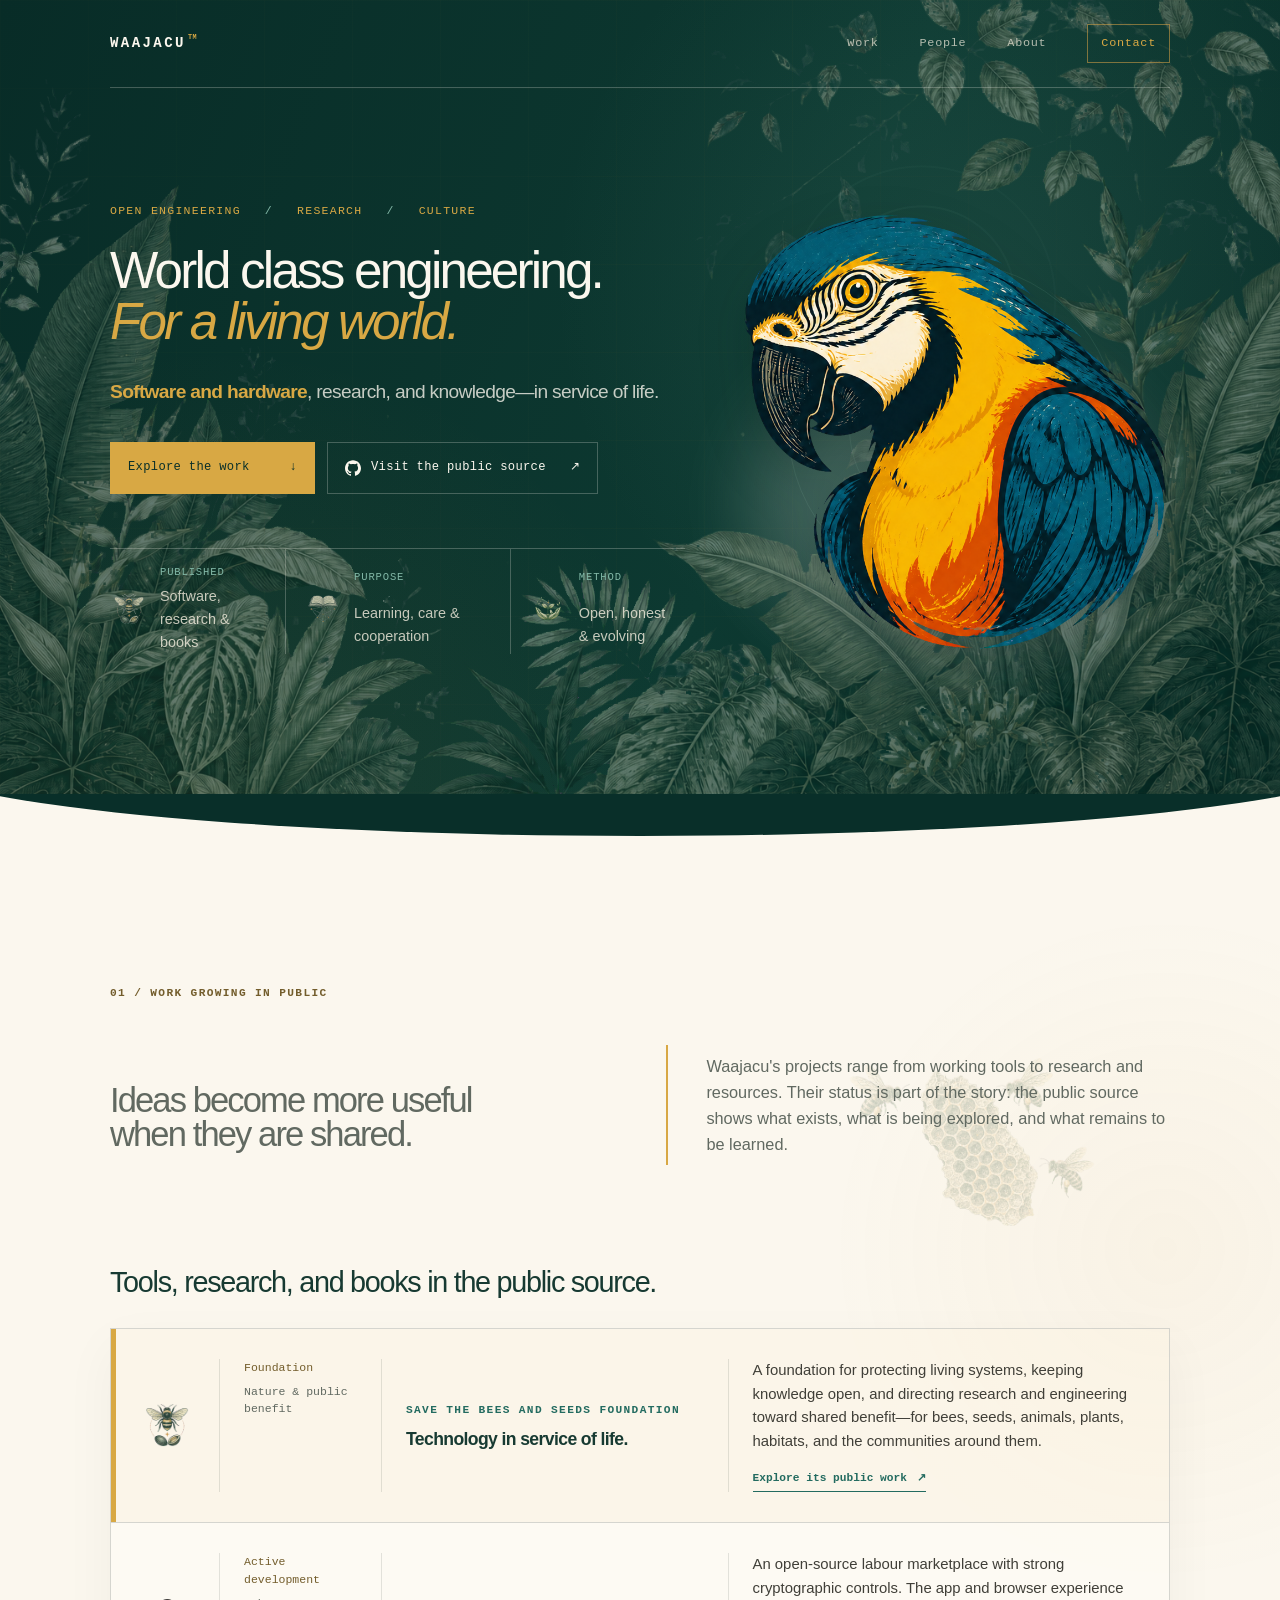
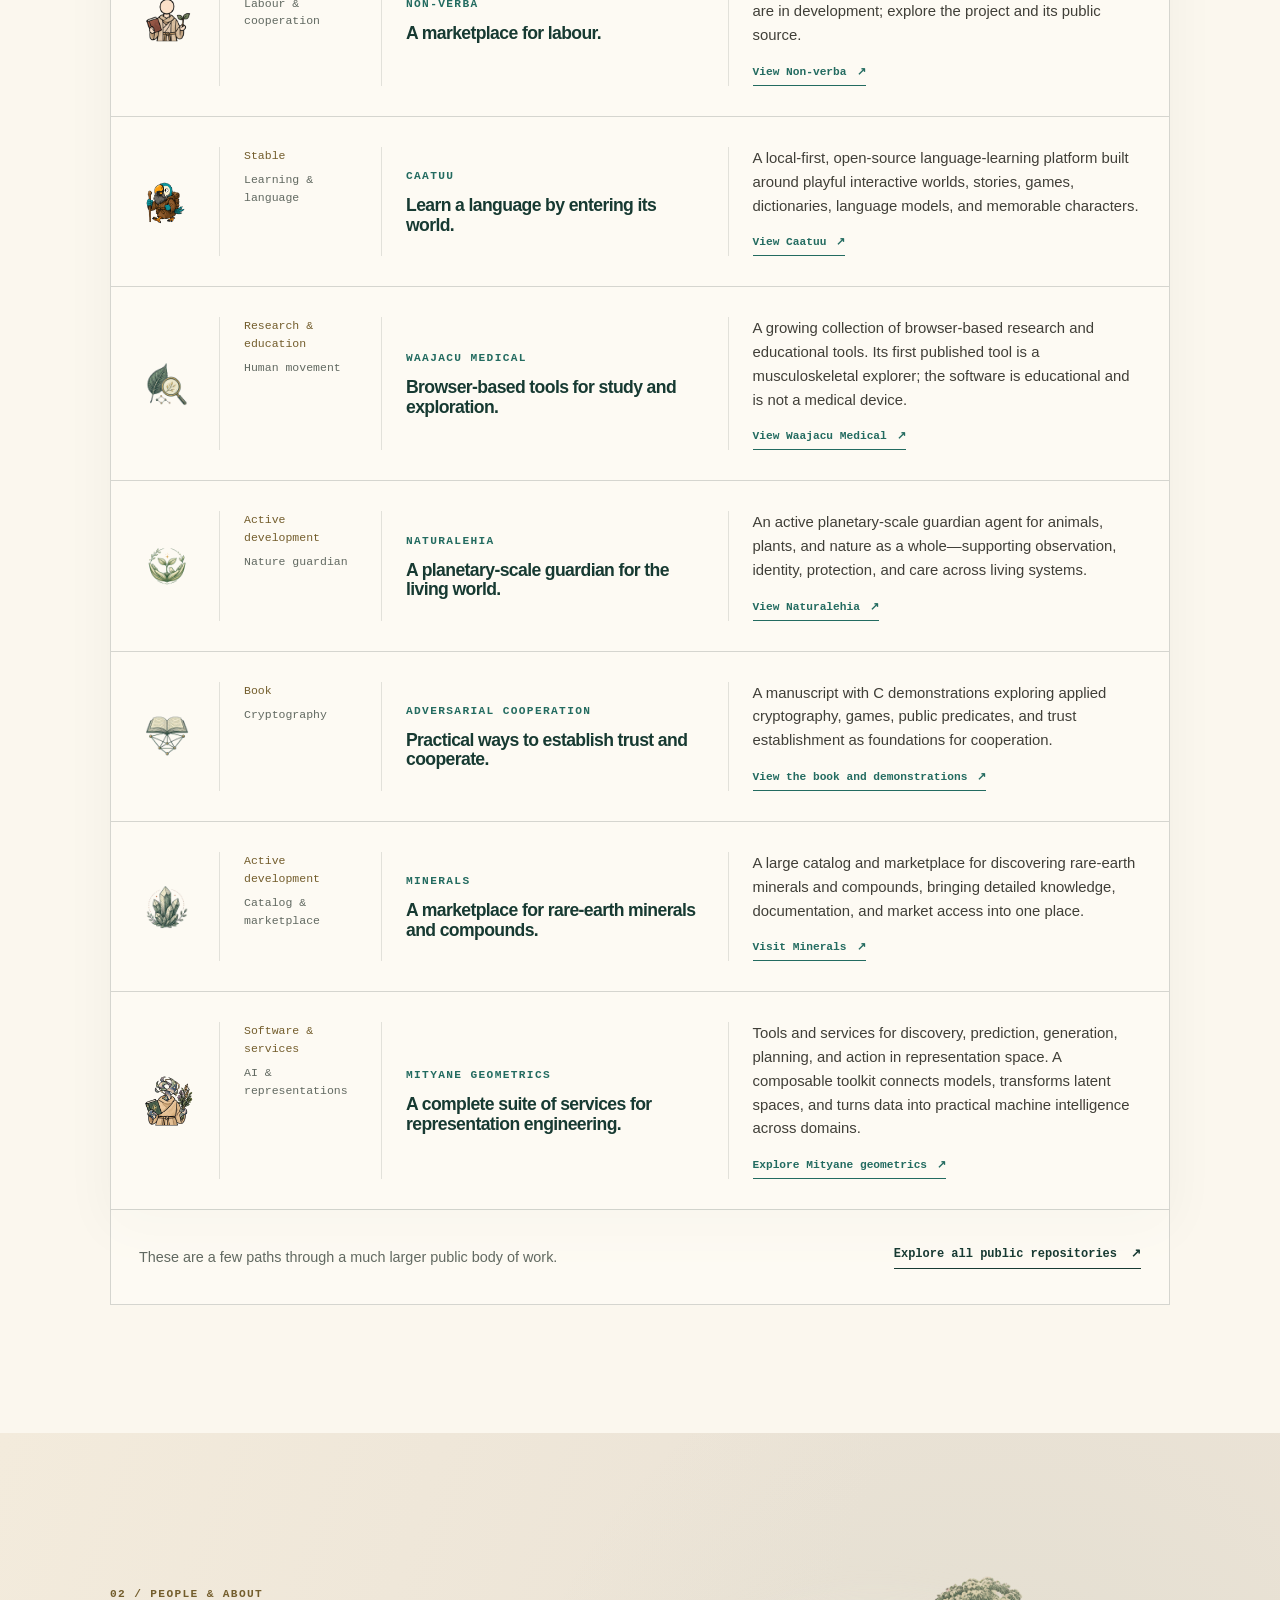
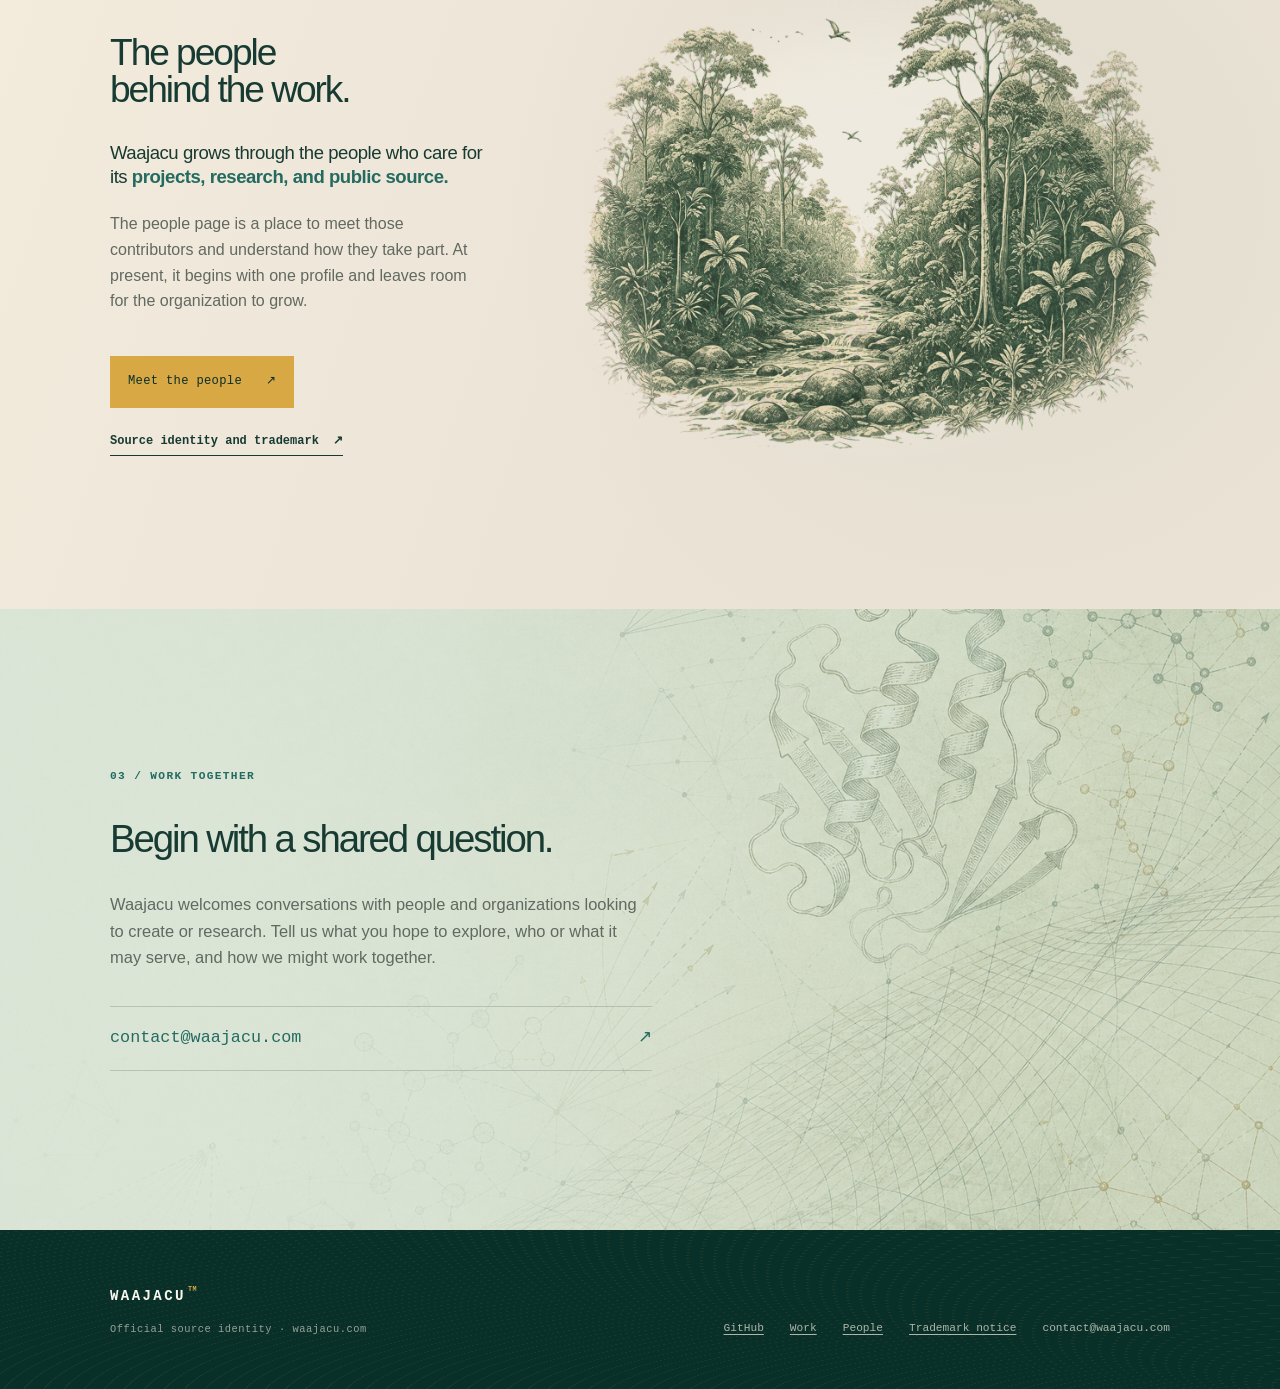
==== commit d77319ac: "Show footer email and update resource wording" ====
--- a/index.html
+++ b/index.html
@@ -11,7 +11,7 @@
     <link rel="canonical" href="https://waajacu.com/">
     <link rel="icon" href="./favicon.ico" sizes="any">
     <link rel="preload" href="./src/waajacu-logo-transparent.png" as="image" fetchpriority="high">
-    <link rel="stylesheet" href="./styles.css?v=20260822a">
+    <link rel="stylesheet" href="./styles.css?v=20261018a">
 
     <meta property="og:type" content="website">
     <meta property="og:site_name" content="Waajacu">
@@ -138,7 +138,7 @@
                         <p class="work-statement">Ideas become more useful when they are shared.</p>
                         <p class="work-summary">
                             Waajacu's projects range from working tools to research
-                            and books in progress. Their status is part of the story: the
+                            and resources. Their status is part of the story: the
                             public source shows what exists, what is being explored, and
                             what remains to be learned.
                         </p>
@@ -421,7 +421,7 @@
                 <a href="#work">Work</a>
                 <a href="./about/">People</a>
                 <a href="./TRADEMARKS.md">Trademark notice</a>
-                <a href="mailto:contact@waajacu.com">Email</a>
+                <span class="footer-email">contact@waajacu.com</span>
             </nav>
         </div>
     </footer>
--- a/styles.css
+++ b/styles.css
@@ -987,7 +987,8 @@
     gap: 12px 26px;
 }
 
-.footer-layout nav a {
+.footer-layout nav a,
+.footer-layout nav .footer-email {
     color: rgba(244, 237, 222, 0.7);
     font-family: var(--mono);
     font-size: 0.7rem;
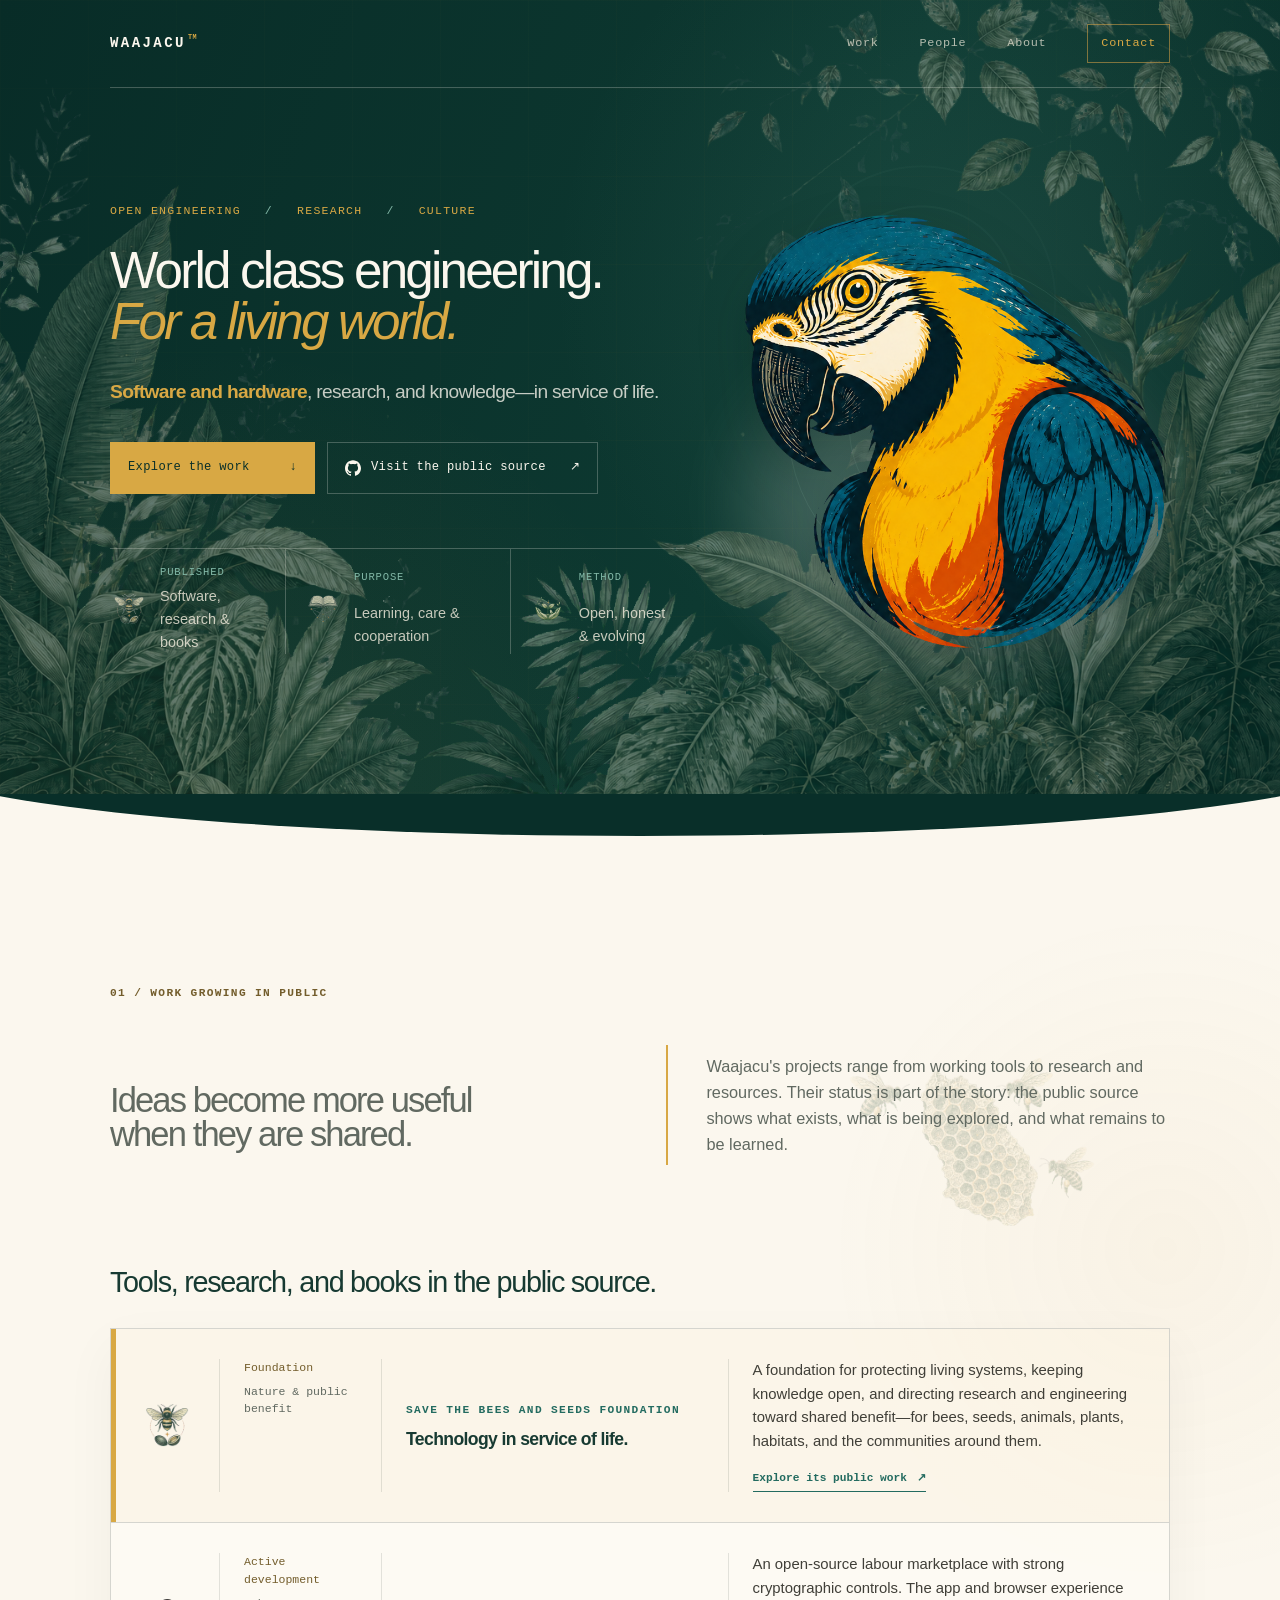
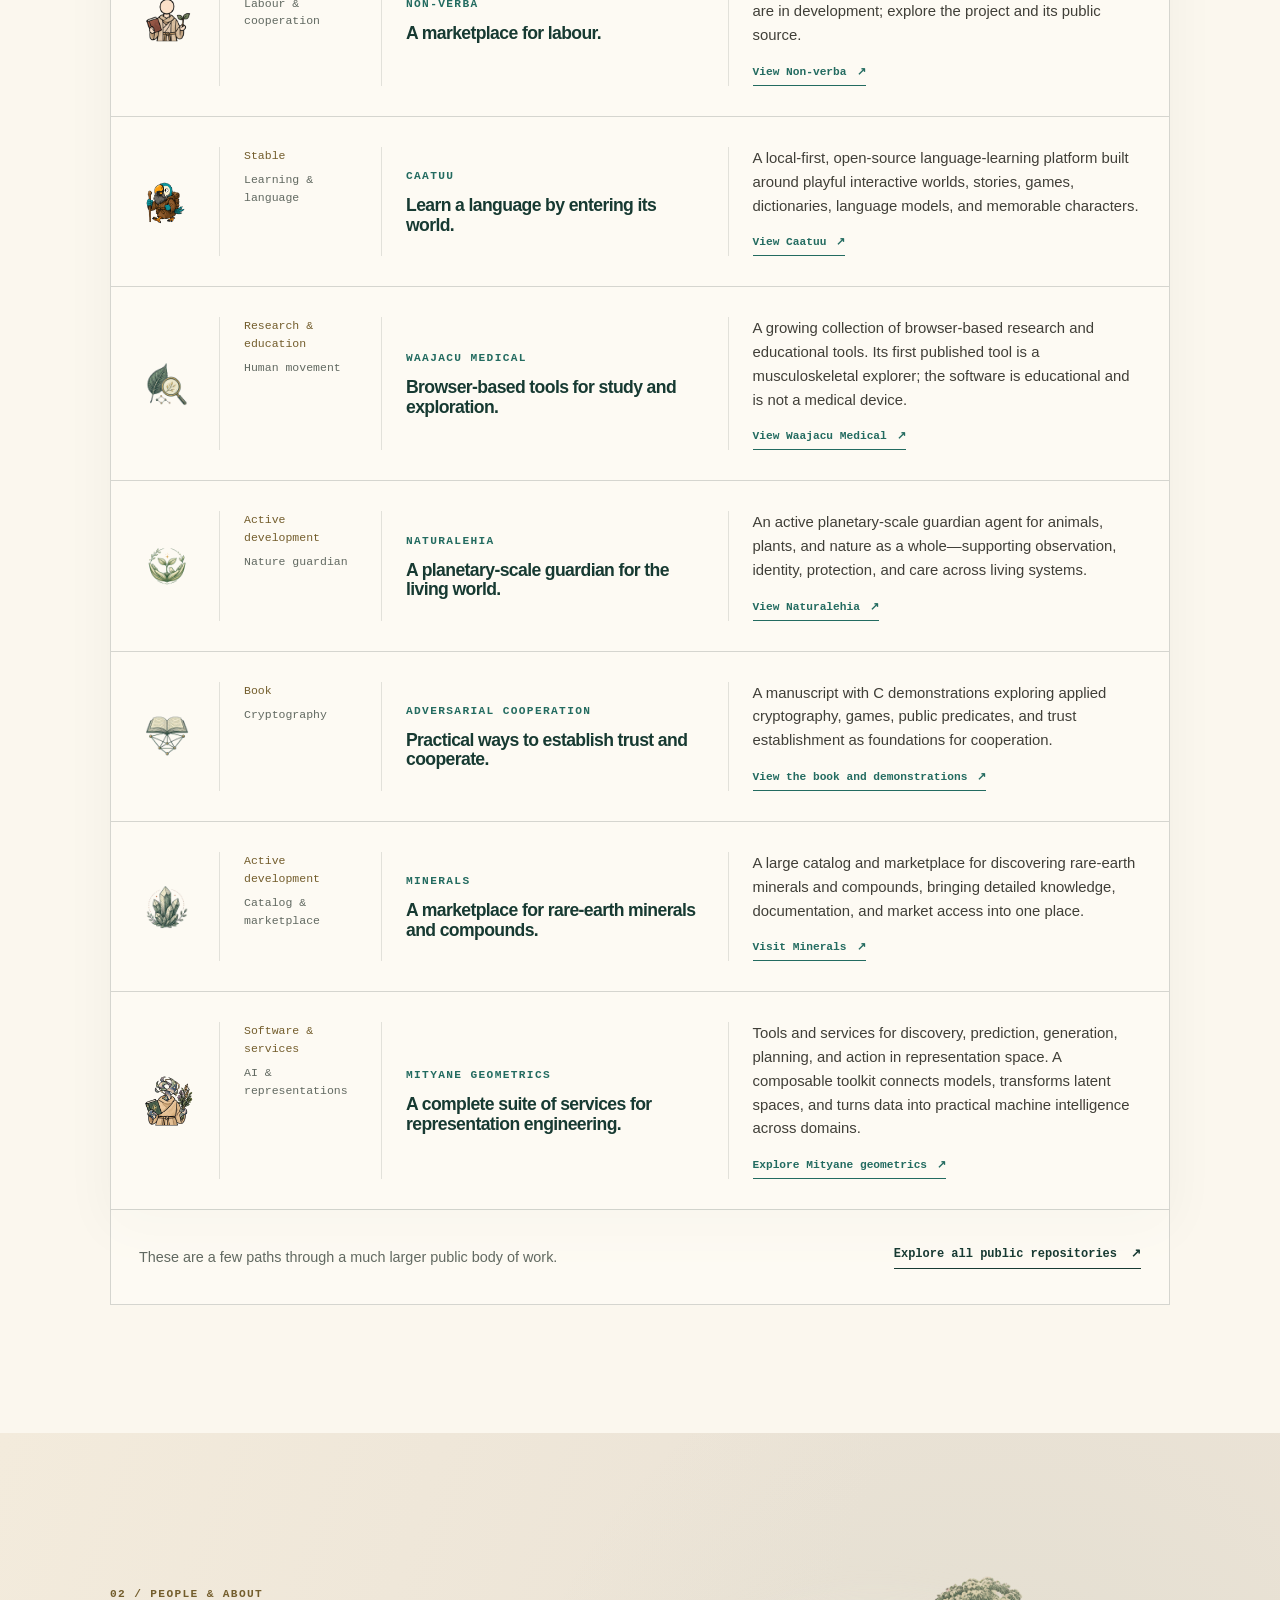
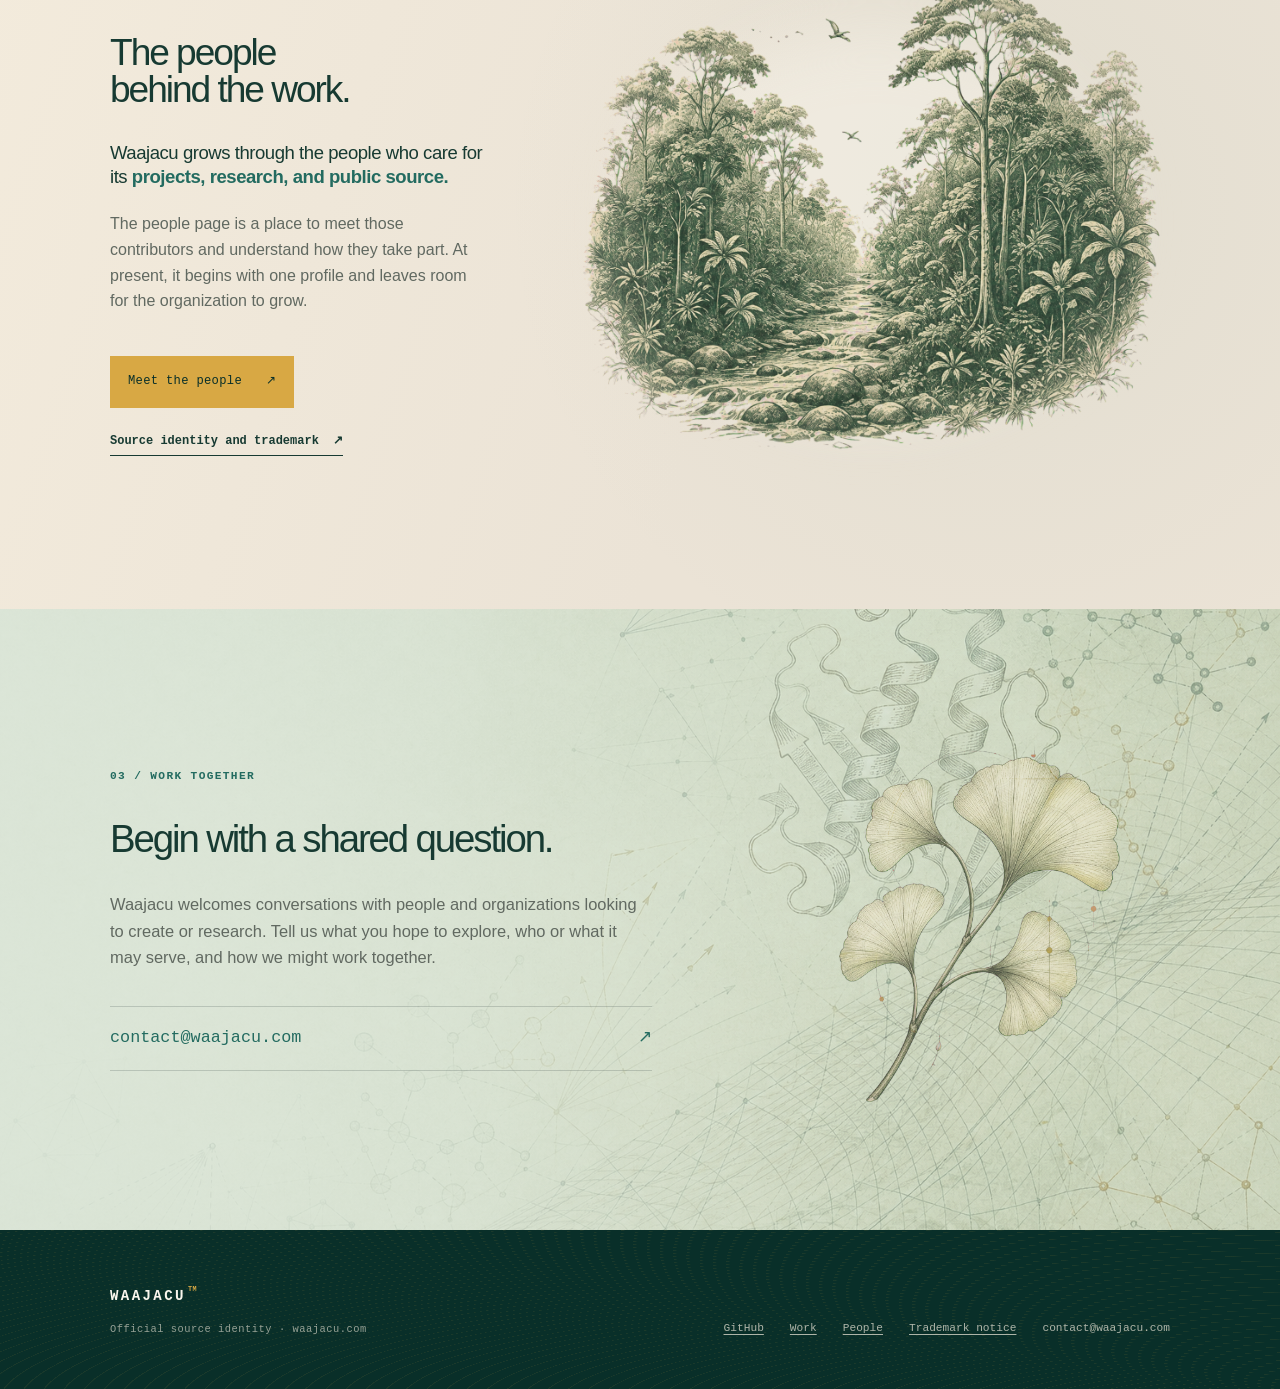
==== commit 920a194e: "Keep footer email visible as plain text" ====
--- a/index.html
+++ b/index.html
@@ -421,7 +421,7 @@
                 <a href="#work">Work</a>
                 <a href="./about/">People</a>
                 <a href="./TRADEMARKS.md">Trademark notice</a>
-                <span class="footer-email">contact@waajacu.com</span>
+                <span class="footer-email"><!--email_off-->contact@waajacu.com<!--/email_off--></span>
             </nav>
         </div>
     </footer>
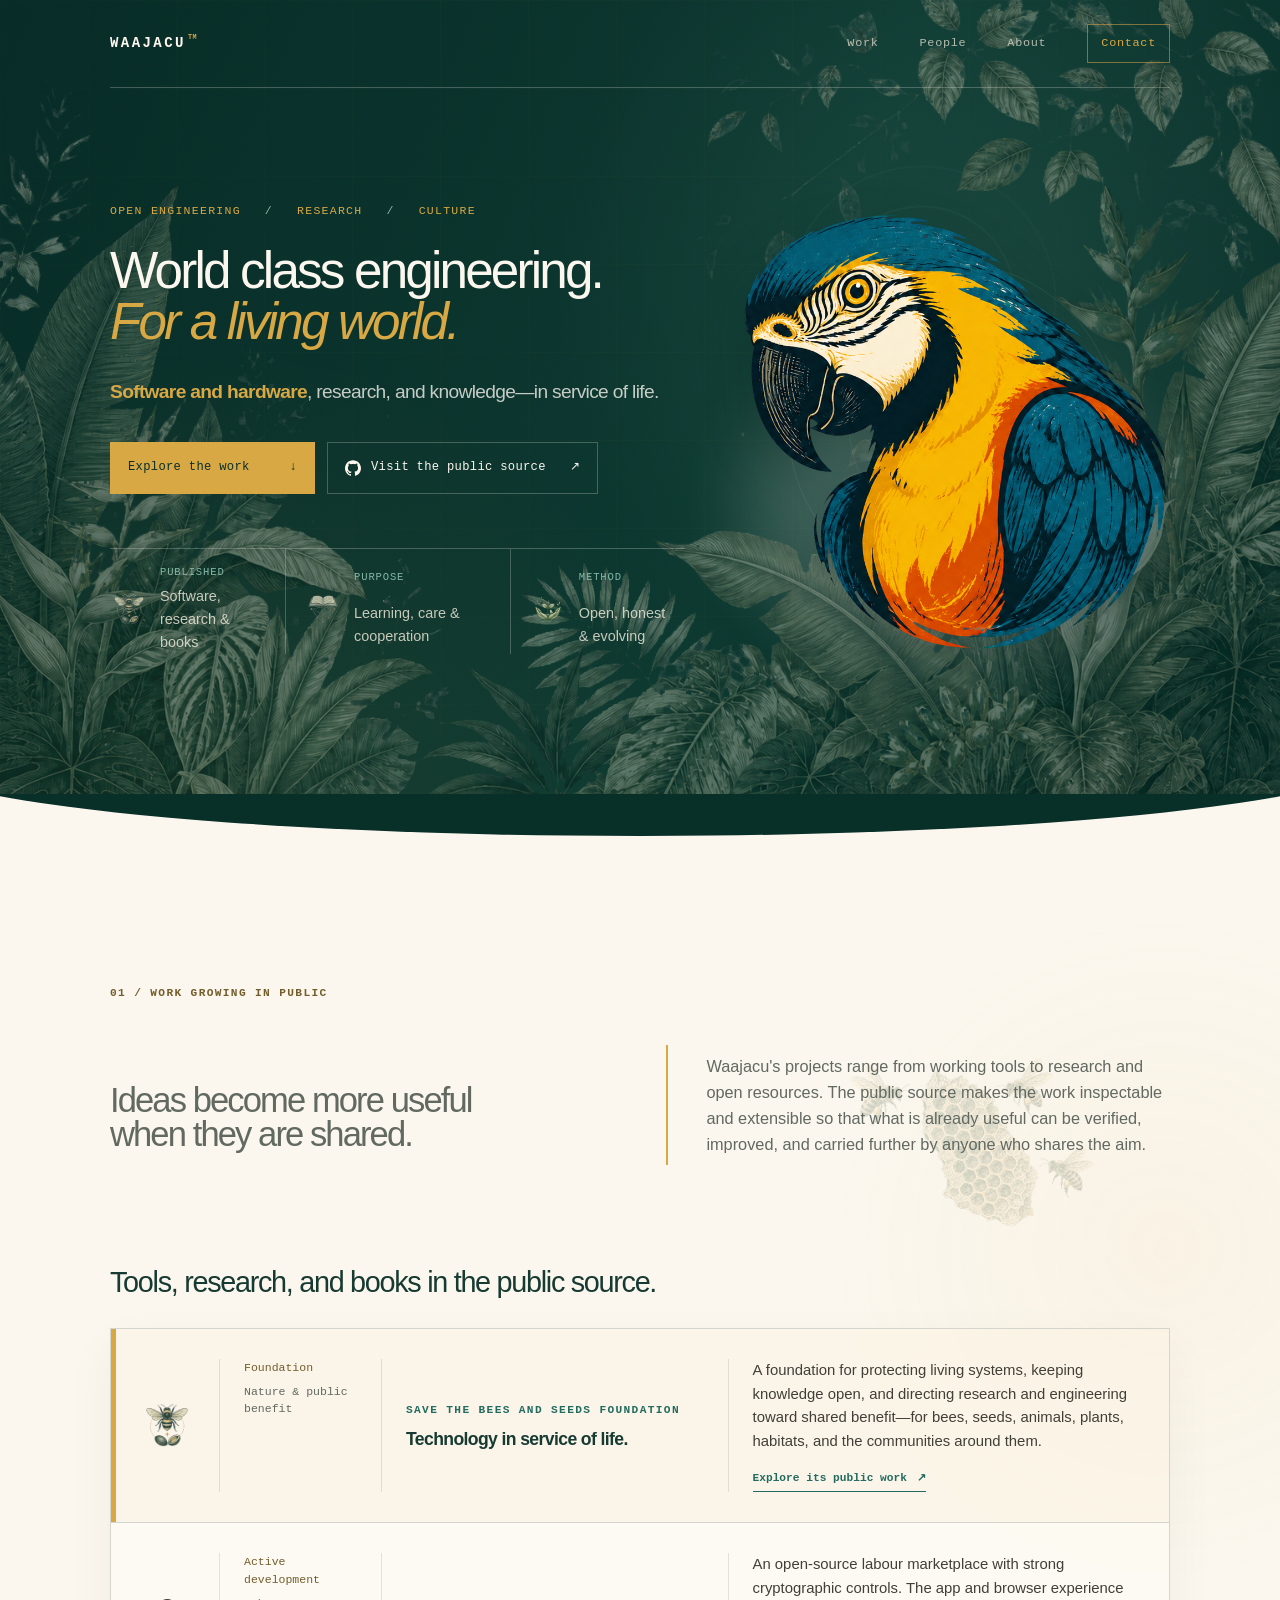
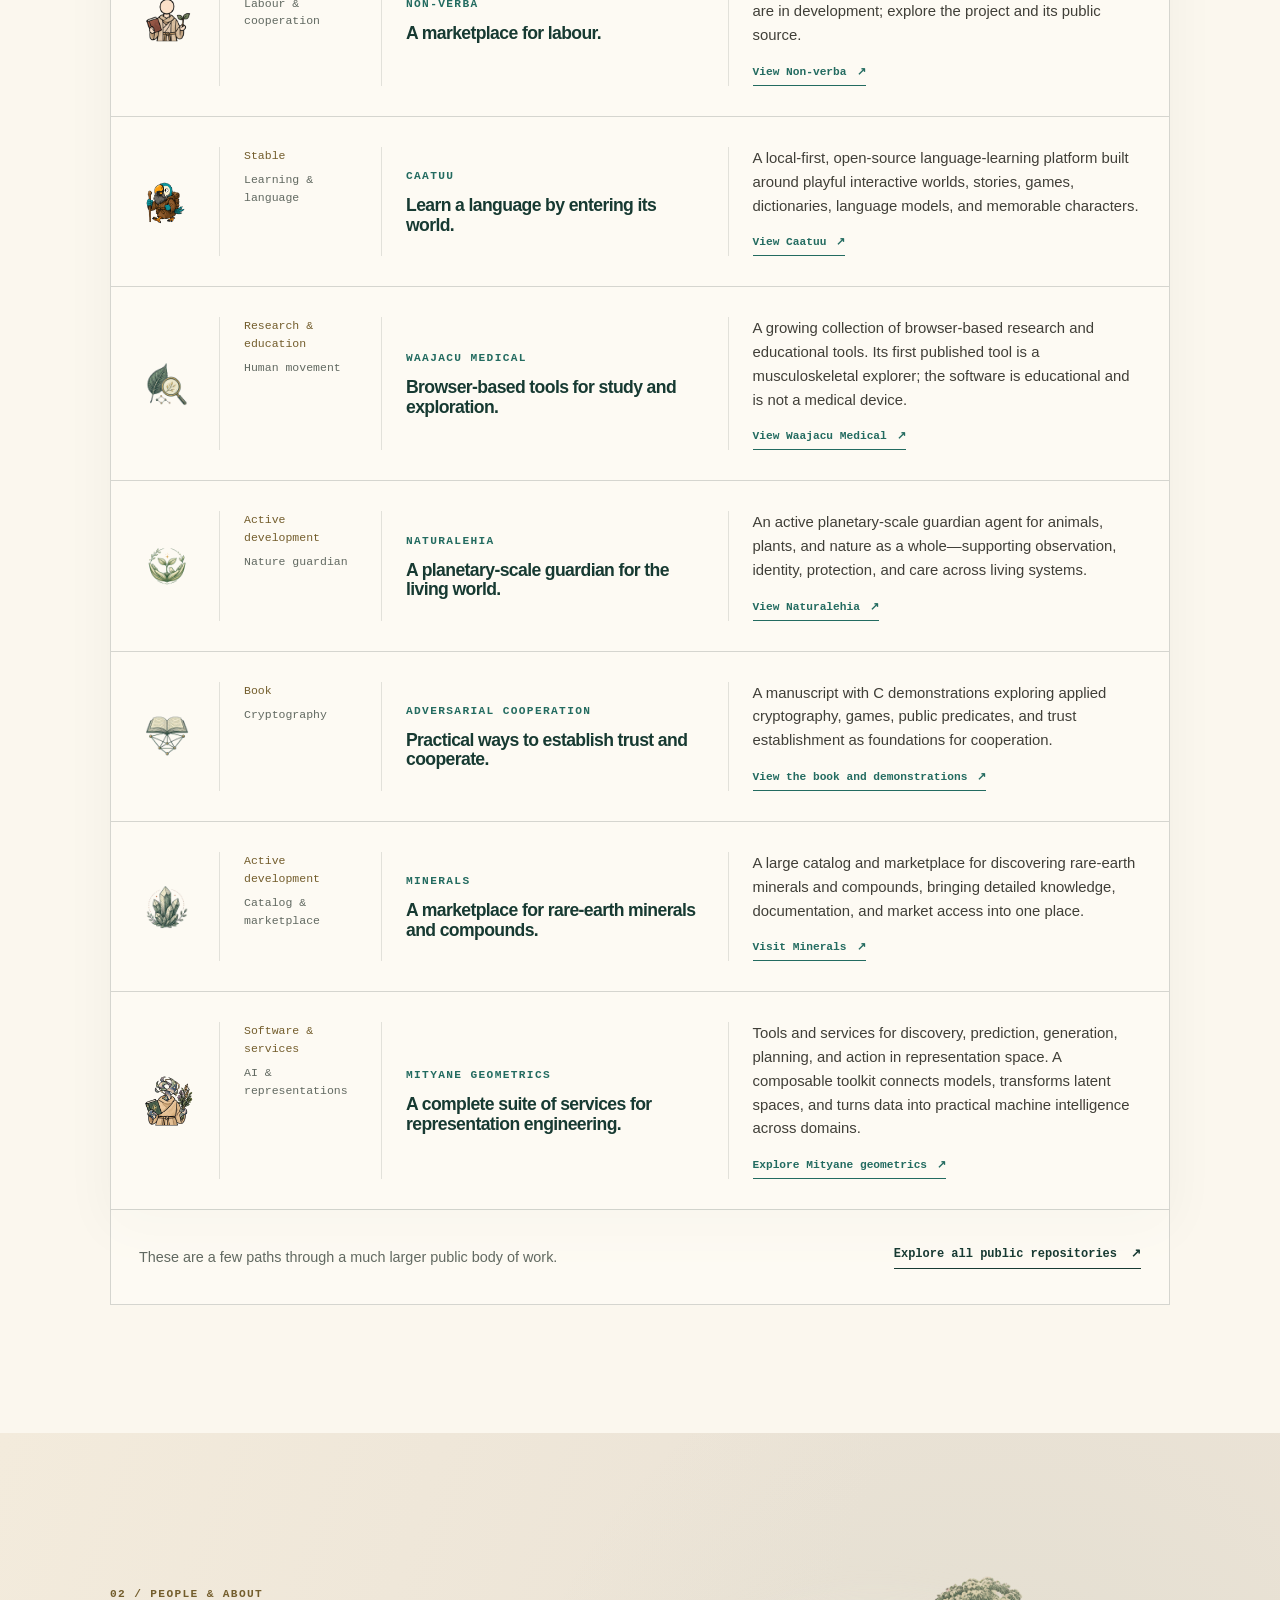
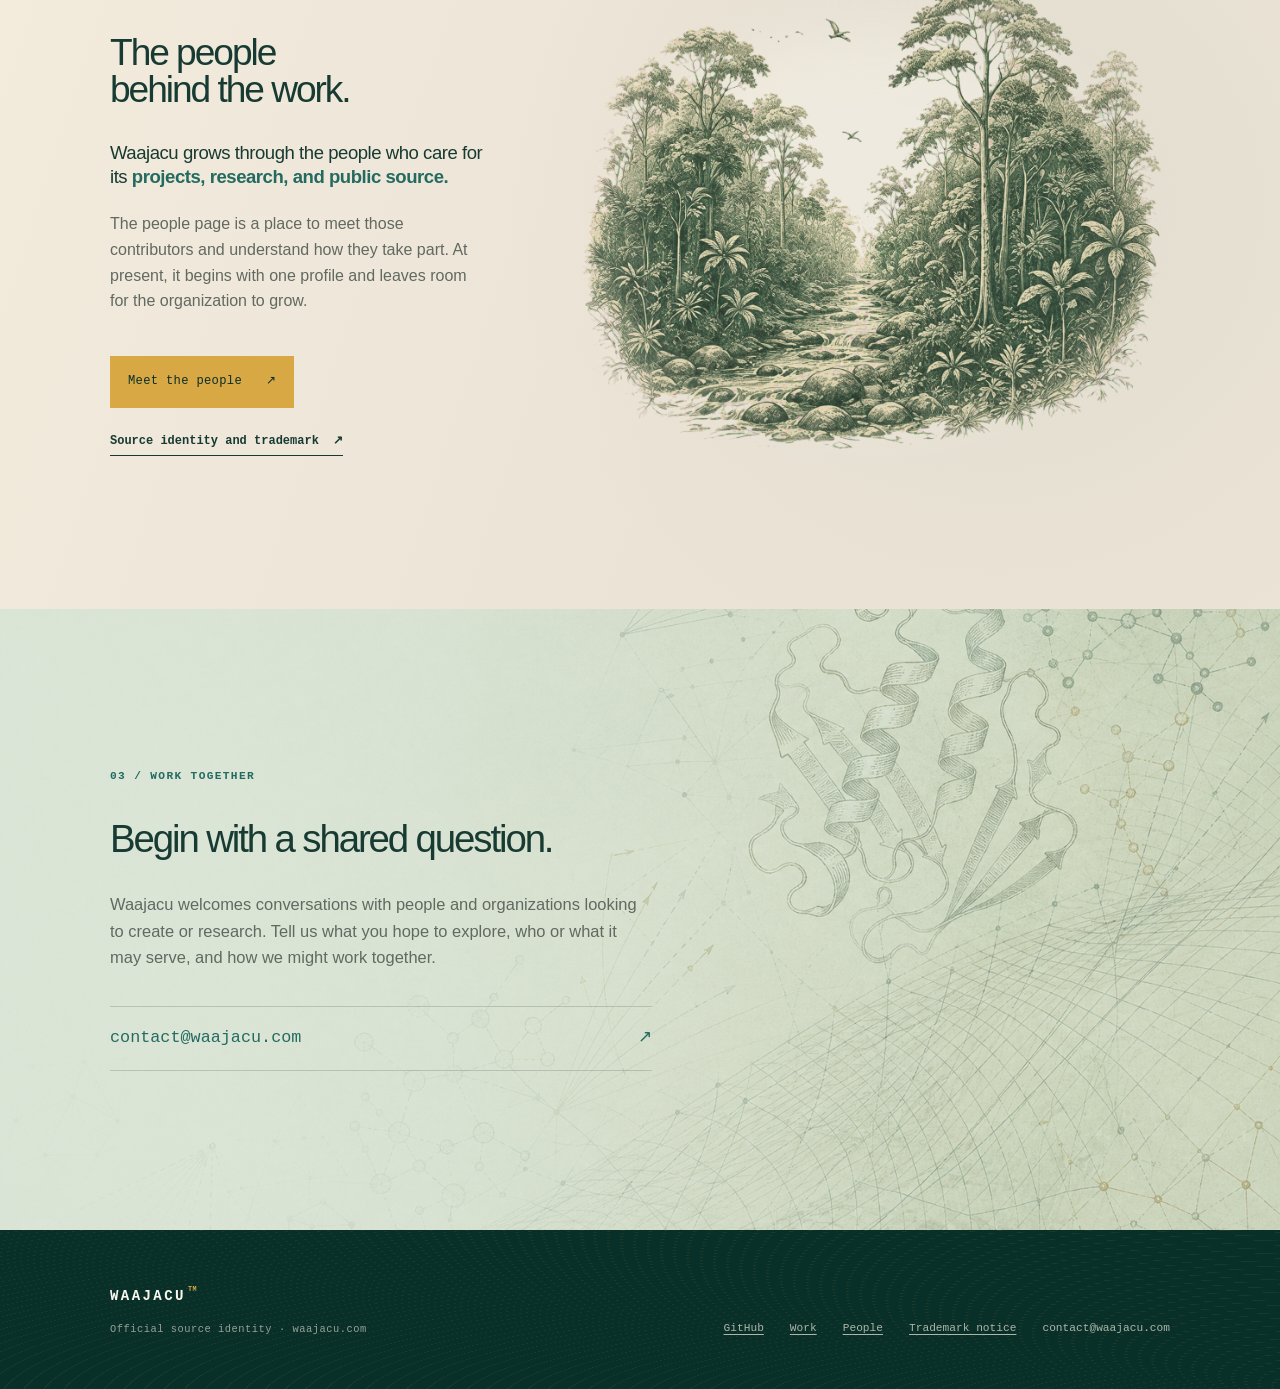
==== commit 67abb4a6: "Update public work introduction" ====
--- a/index.html
+++ b/index.html
@@ -137,10 +137,10 @@
                     <div class="work-intro-grid">
                         <p class="work-statement">Ideas become more useful when they are shared.</p>
                         <p class="work-summary">
-                            Waajacu's projects range from working tools to research
-                            and resources. Their status is part of the story: the
-                            public source shows what exists, what is being explored, and
-                            what remains to be learned.
+                            Waajacu's projects range from working tools to research and
+                            open resources. The public source makes the work inspectable
+                            and extensible so that what is already useful can be verified,
+                            improved, and carried further by anyone who shares the aim.
                         </p>
                     </div>
                     <img
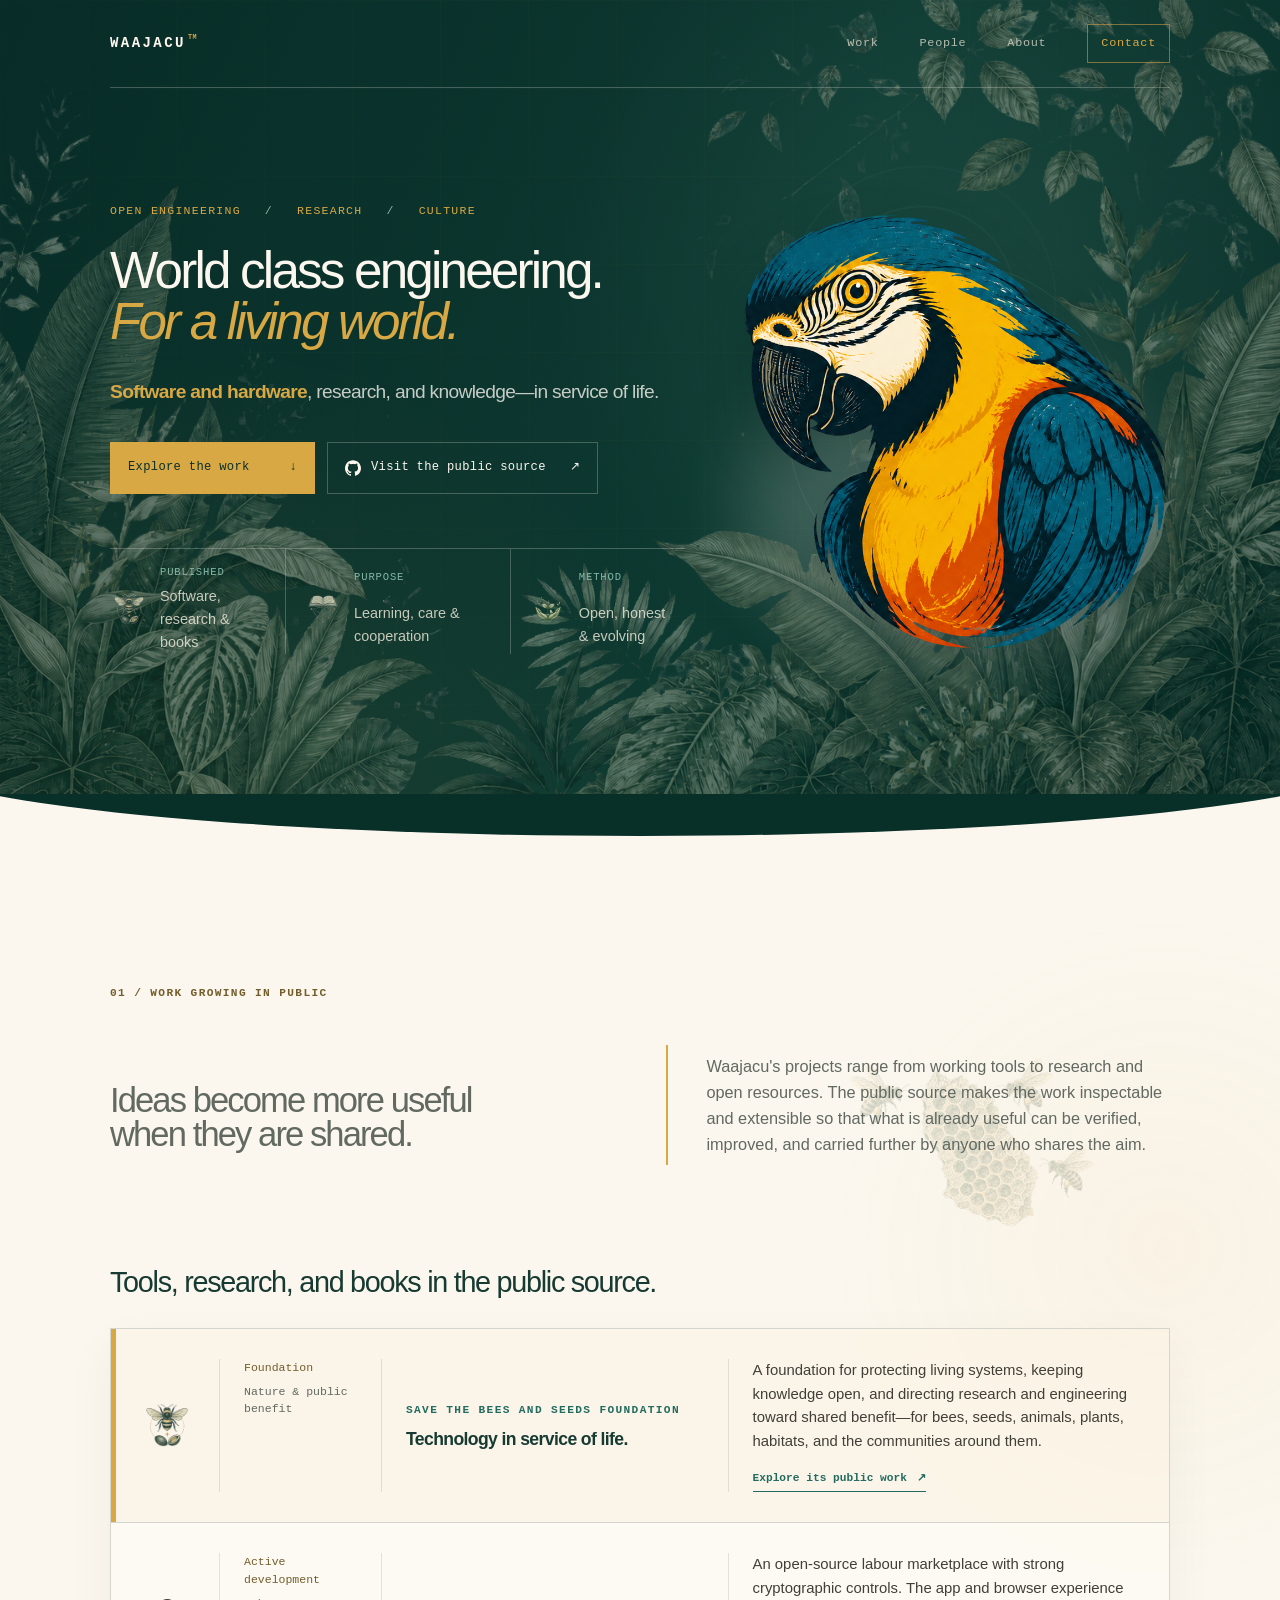
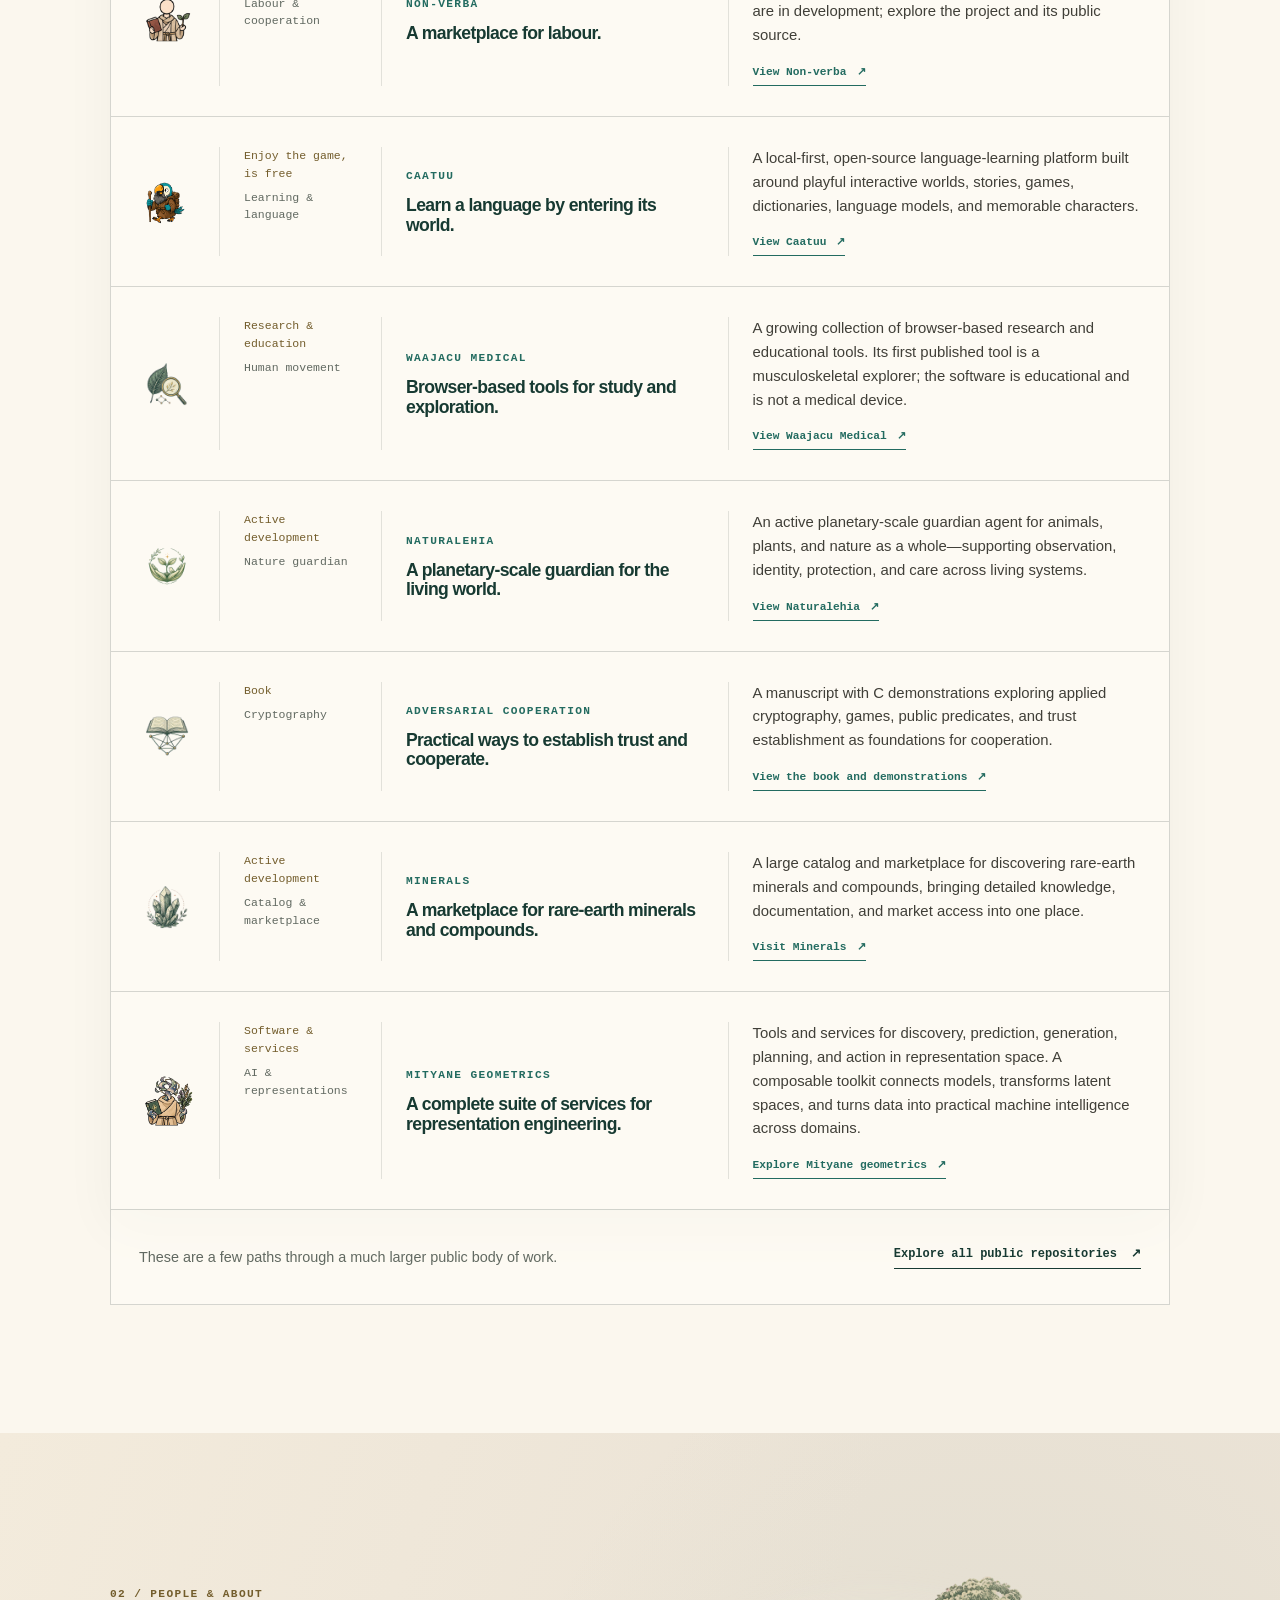
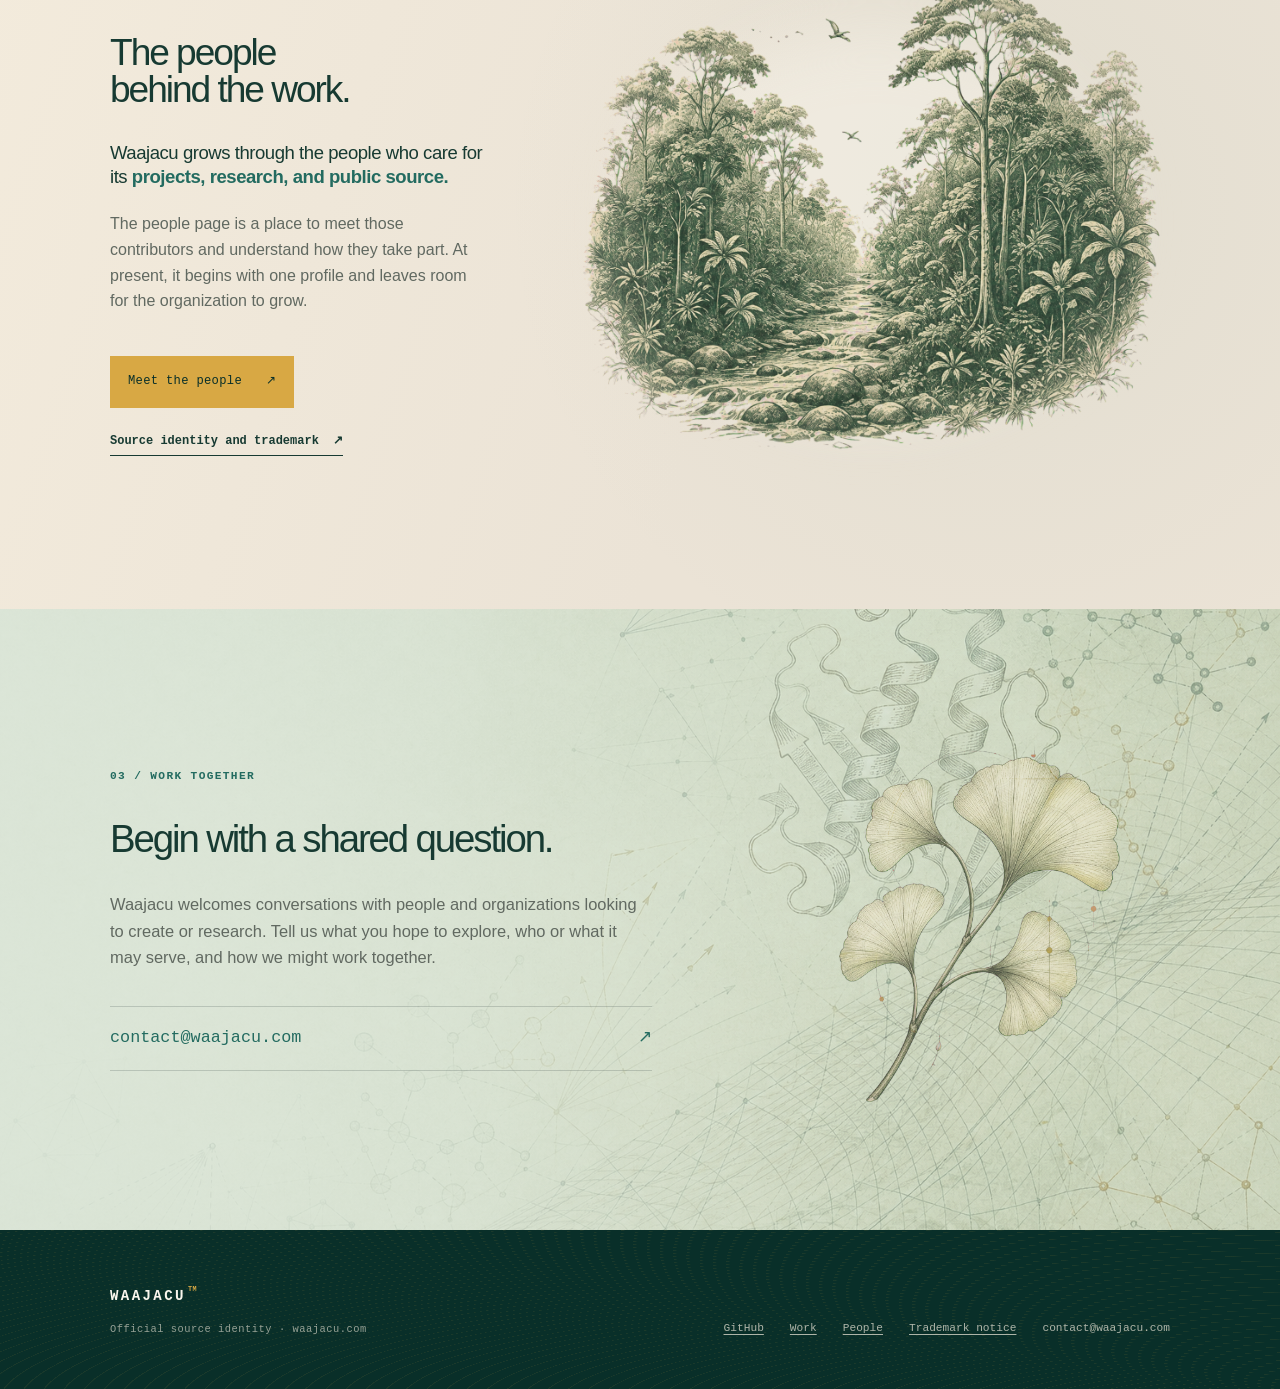
==== commit da2c7339: "Update Caatuu project label" ====
--- a/index.html
+++ b/index.html
@@ -203,7 +203,7 @@
                     <article class="experience-item project-item">
                         <div class="project-symbol" aria-hidden="true"><img src="./src/artwork/icons/caatuu-macaw.png" width="165" height="192" alt="" loading="lazy" decoding="async"></div>
                         <div class="experience-meta">
-                            <p>Stable</p>
+                            <p>Enjoy the game, is free</p>
                             <p>Learning &amp; language</p>
                         </div>
                         <div class="experience-title">
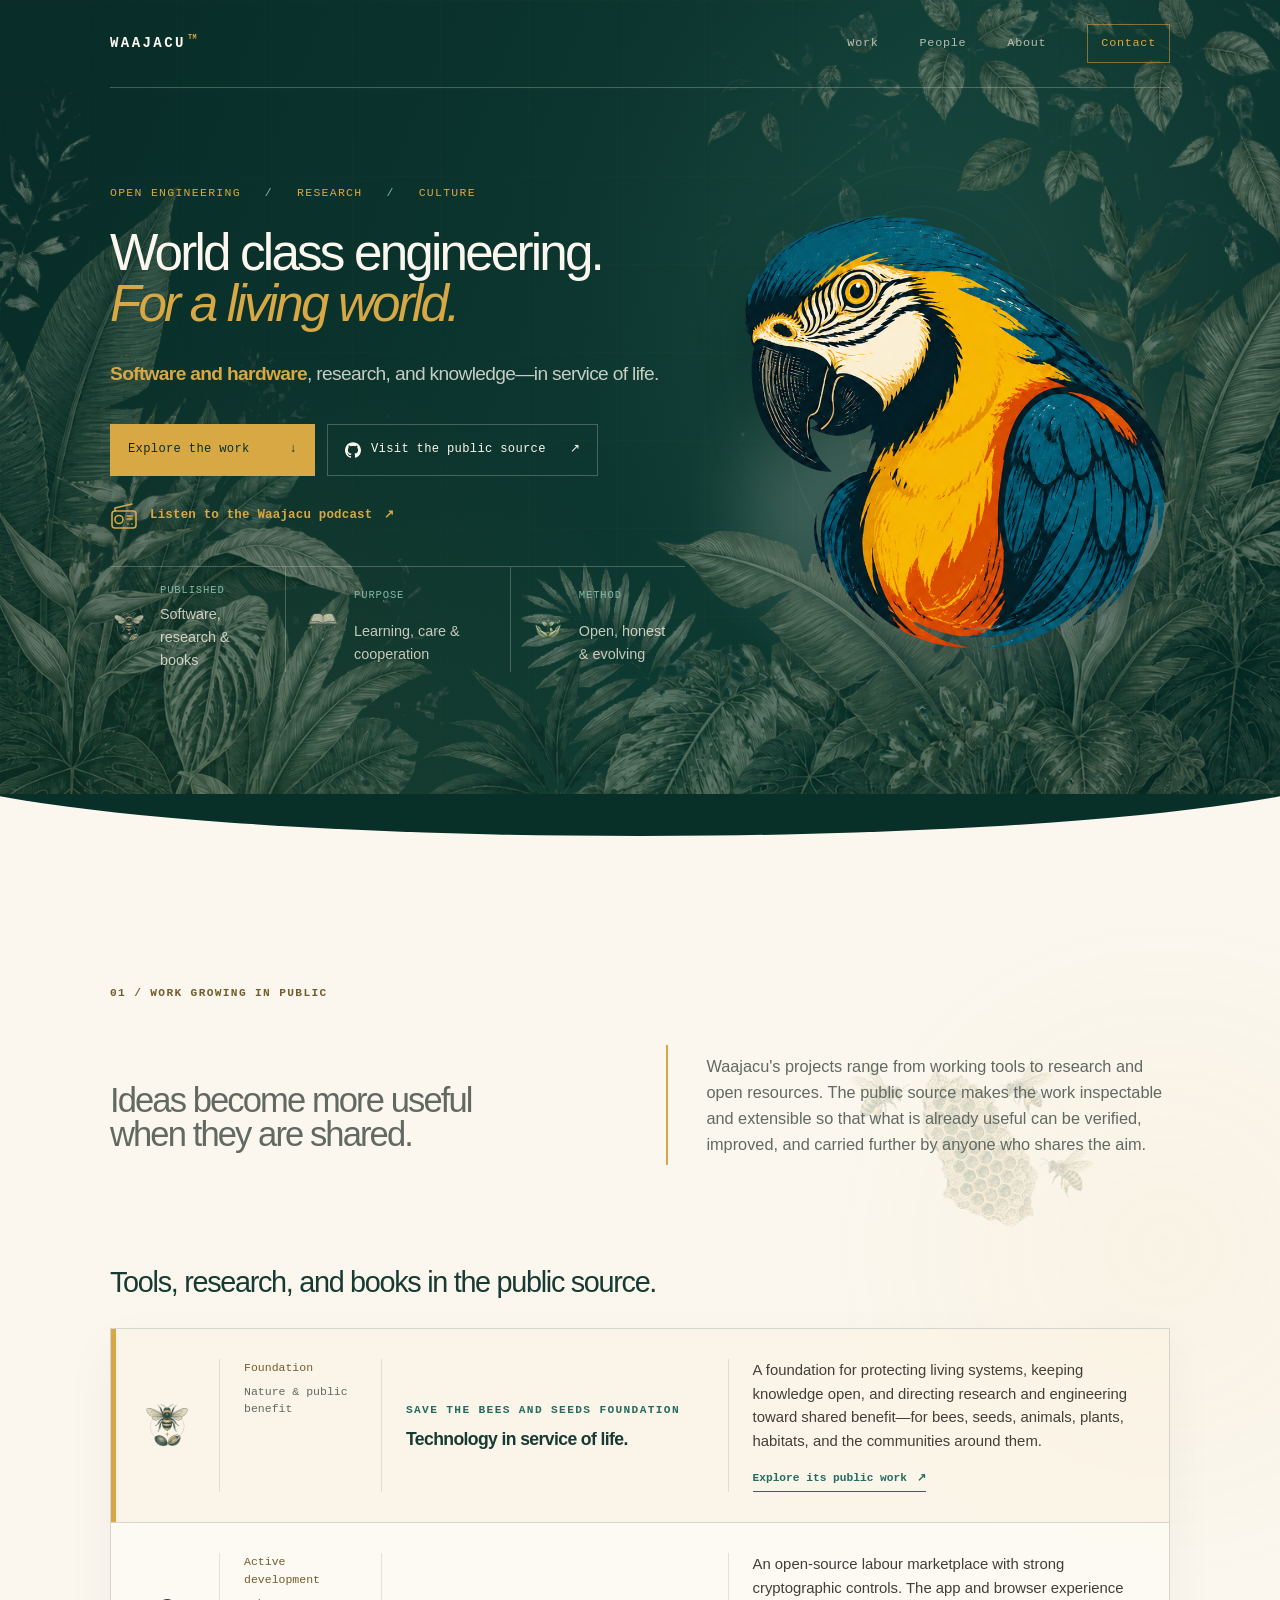
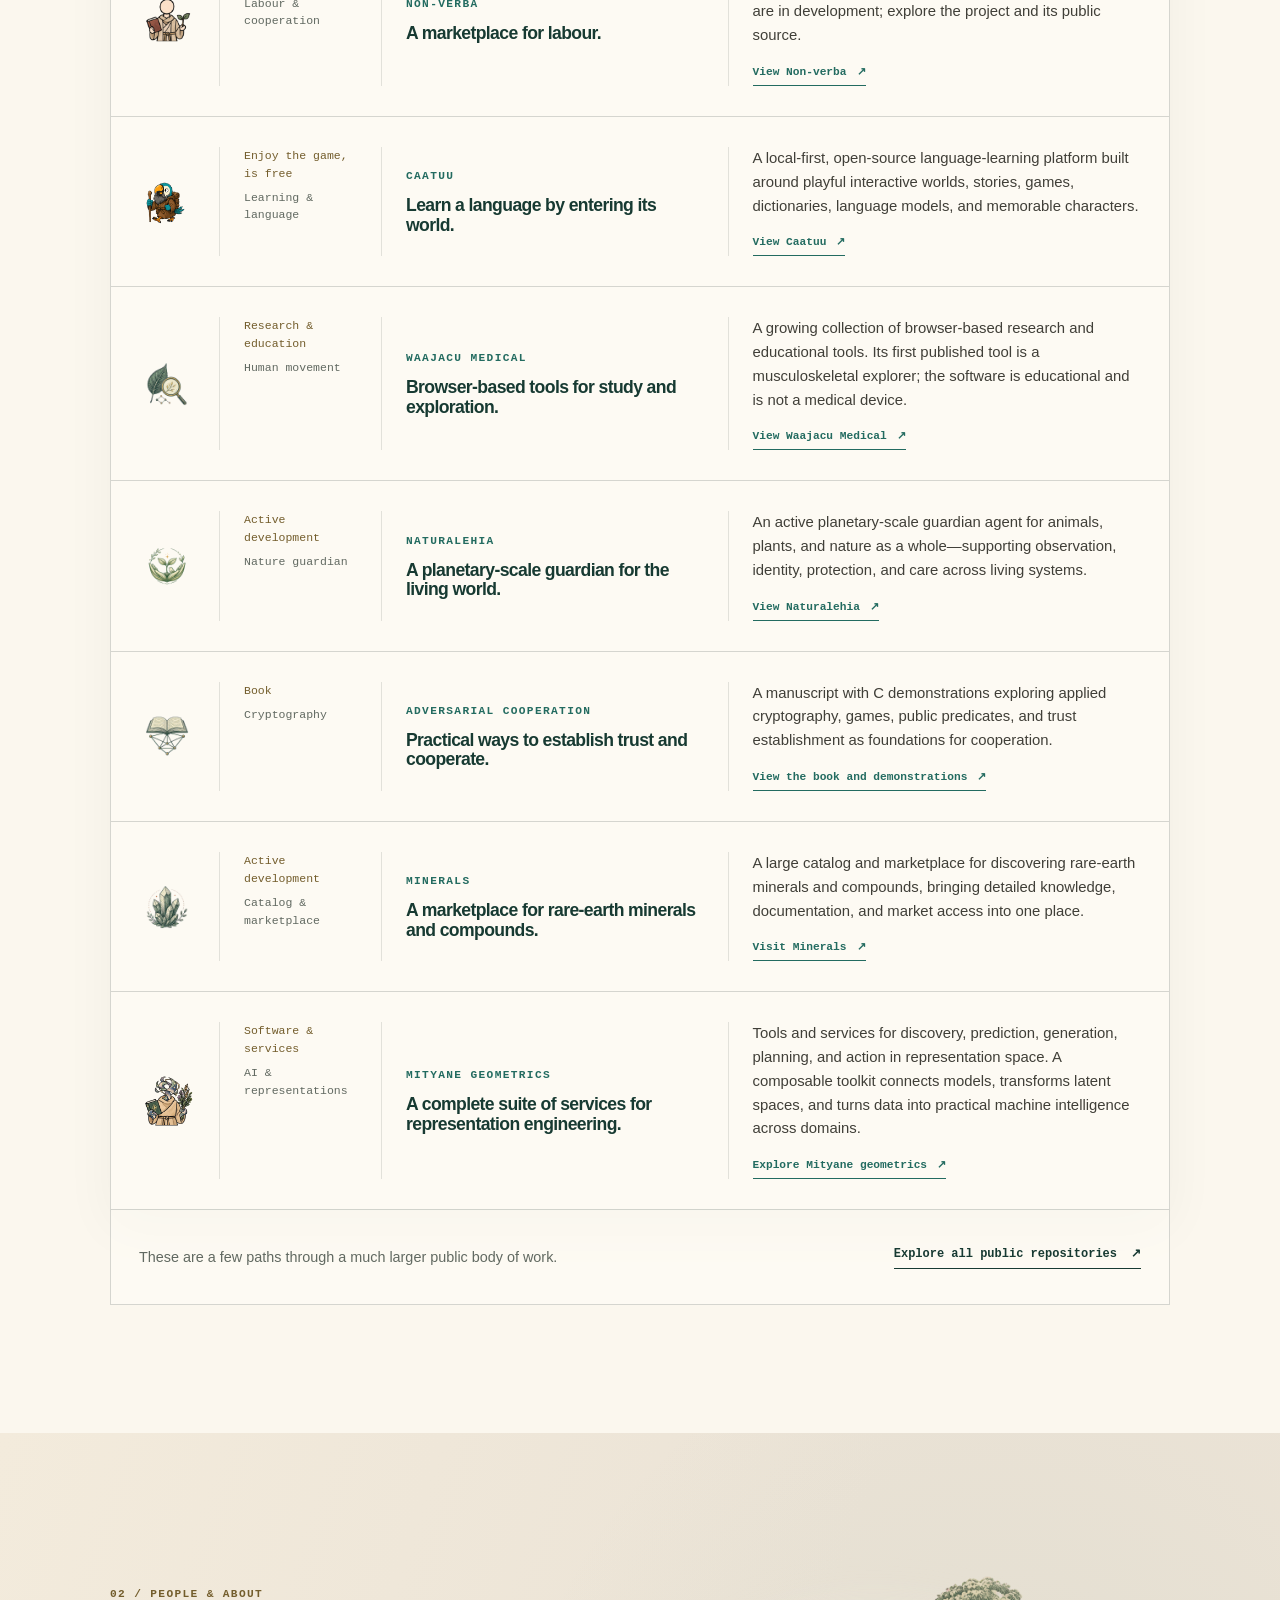
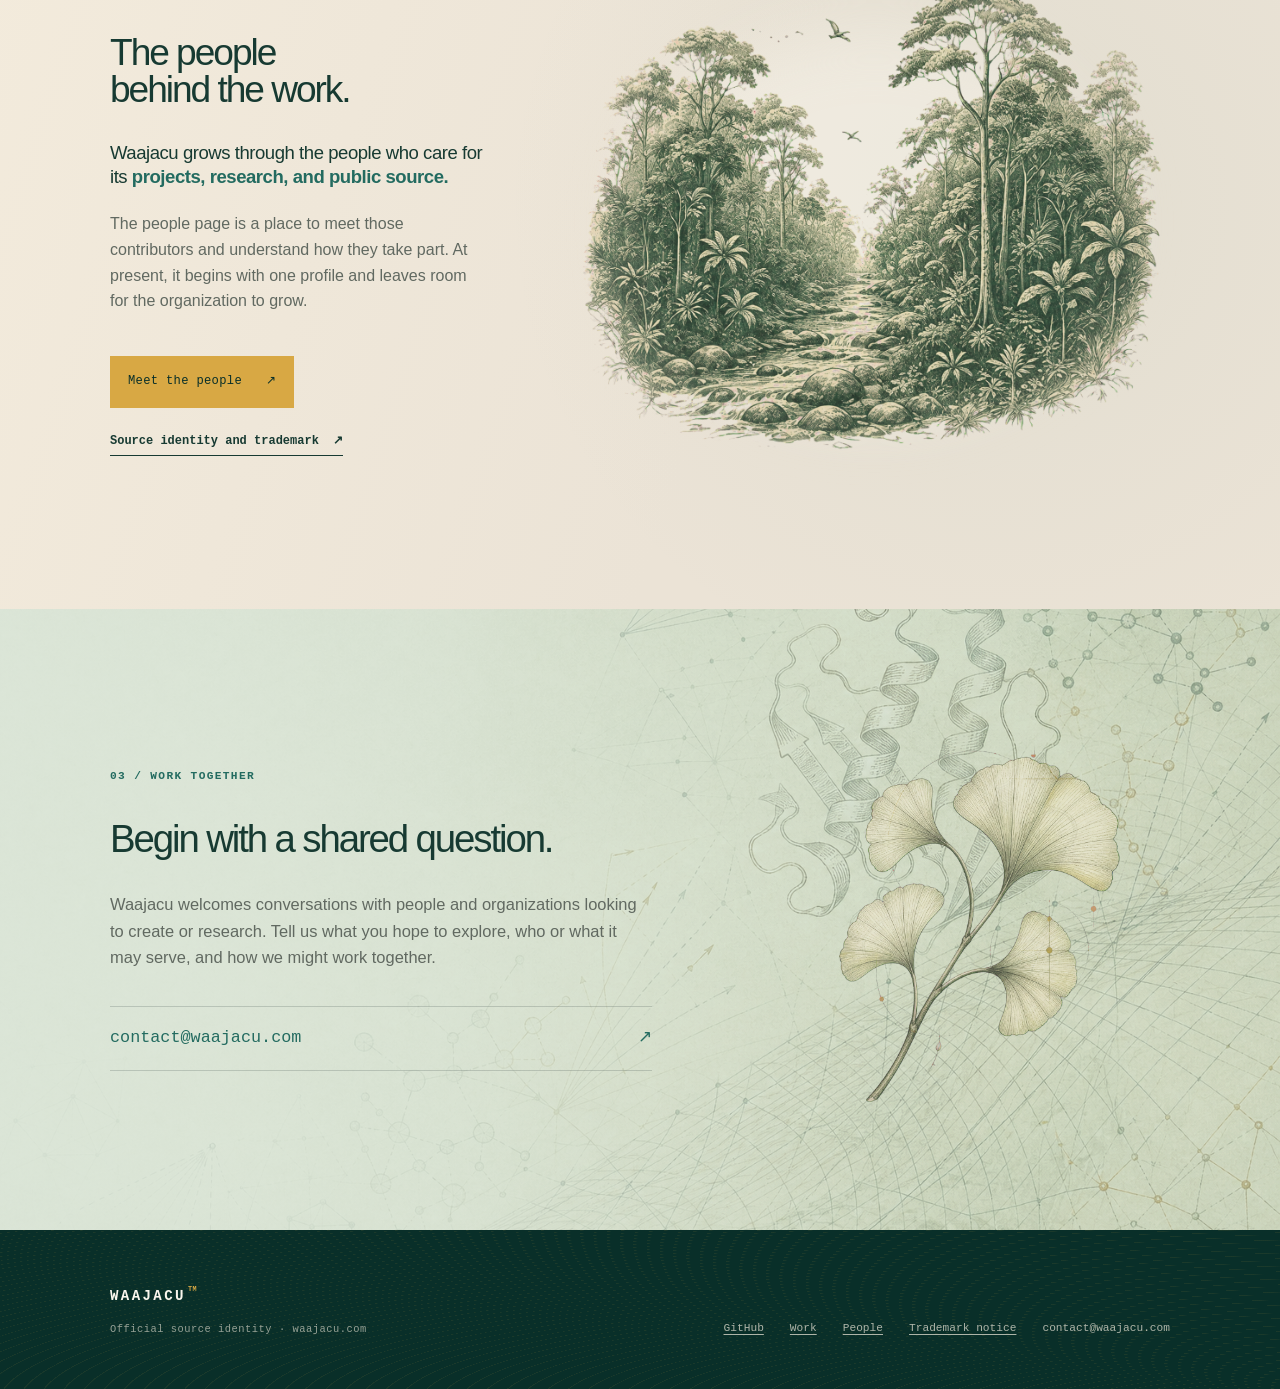
==== commit 2867fb81: "Add Waajacu podcast link with radio icon" ====
--- a/index.html
+++ b/index.html
@@ -11,7 +11,7 @@
     <link rel="canonical" href="https://waajacu.com/">
     <link rel="icon" href="./favicon.ico" sizes="any">
     <link rel="preload" href="./src/waajacu-logo-transparent.png" as="image" fetchpriority="high">
-    <link rel="stylesheet" href="./styles.css?v=20261018a">
+    <link rel="stylesheet" href="./styles.css?v=20261024a">
 
     <meta property="og:type" content="website">
     <meta property="og:site_name" content="Waajacu">
@@ -97,6 +97,19 @@
                         </a>
                     </div>
 
+                    <a class="hero-radio" href="https://radio.waajacu.com/">
+                        <svg class="hero-radio-icon" viewBox="0 0 28 28" fill="none" stroke="currentColor" stroke-width="1.6" stroke-linecap="round" stroke-linejoin="round" aria-hidden="true" focusable="false">
+                            <path d="M5 9V6l17-4"/>
+                            <rect x="2" y="9" width="24" height="17" rx="3"/>
+                            <circle cx="9" cy="17.5" r="4"/>
+                            <path d="M17 14h5m-5 3h5"/>
+                            <circle cx="18" cy="22" r="0.8" fill="currentColor" stroke="none"/>
+                            <circle cx="22" cy="22" r="0.8" fill="currentColor" stroke="none"/>
+                        </svg>
+                        <span class="hero-radio-label">Listen to the Waajacu podcast</span>
+                        <span aria-hidden="true">↗</span>
+                    </a>
+
                     <dl class="hero-facts" aria-label="Waajacu at a glance">
                         <div>
                             <dt>Published</dt>
--- a/styles.css
+++ b/styles.css
@@ -1428,10 +1428,44 @@
     min-width: 205px;
 }
 
+.home .hero-radio {
+    display: inline-grid;
+    grid-template-columns: 28px minmax(0, 1fr) auto;
+    align-items: center;
+    gap: 12px;
+    max-width: 100%;
+    min-height: 44px;
+    margin-top: 18px;
+    padding: 4px 0;
+    color: var(--gold);
+    font-family: var(--mono);
+    font-size: 0.78rem;
+    font-weight: 600;
+    letter-spacing: 0.015em;
+    line-height: 1.5;
+    text-decoration: none;
+}
+
+.home .hero-radio-icon {
+    width: 28px;
+    height: 28px;
+}
+
+.home .hero-radio:hover,
+.home .hero-radio:focus-visible {
+    color: var(--ivory);
+}
+
+.home .hero-radio:hover .hero-radio-label,
+.home .hero-radio:focus-visible .hero-radio-label {
+    text-decoration: underline;
+    text-underline-offset: 4px;
+}
+
 .home .hero-facts {
     grid-template-columns: 0.95fr 1.22fr 0.95fr;
     max-width: 670px;
-    margin-top: 54px;
+    margin-top: 28px;
 }
 
 .home .hero-facts > div {
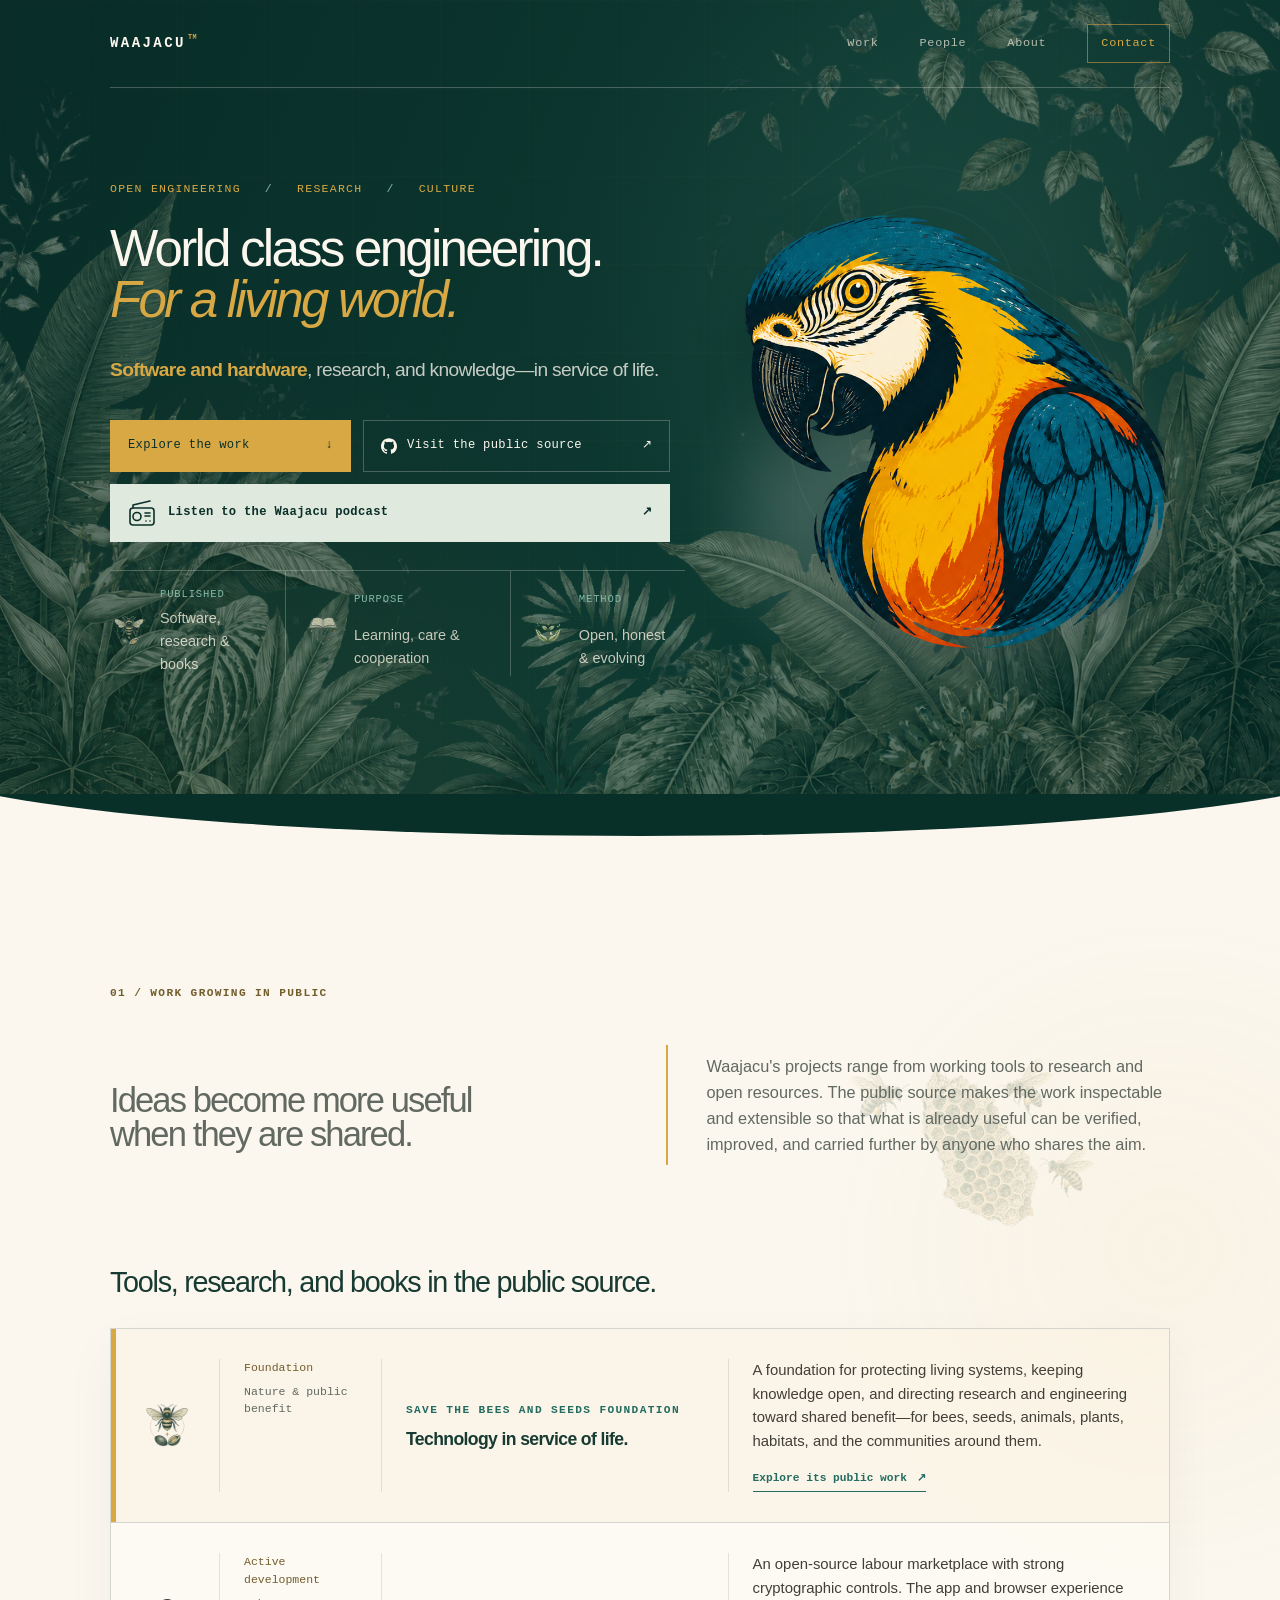
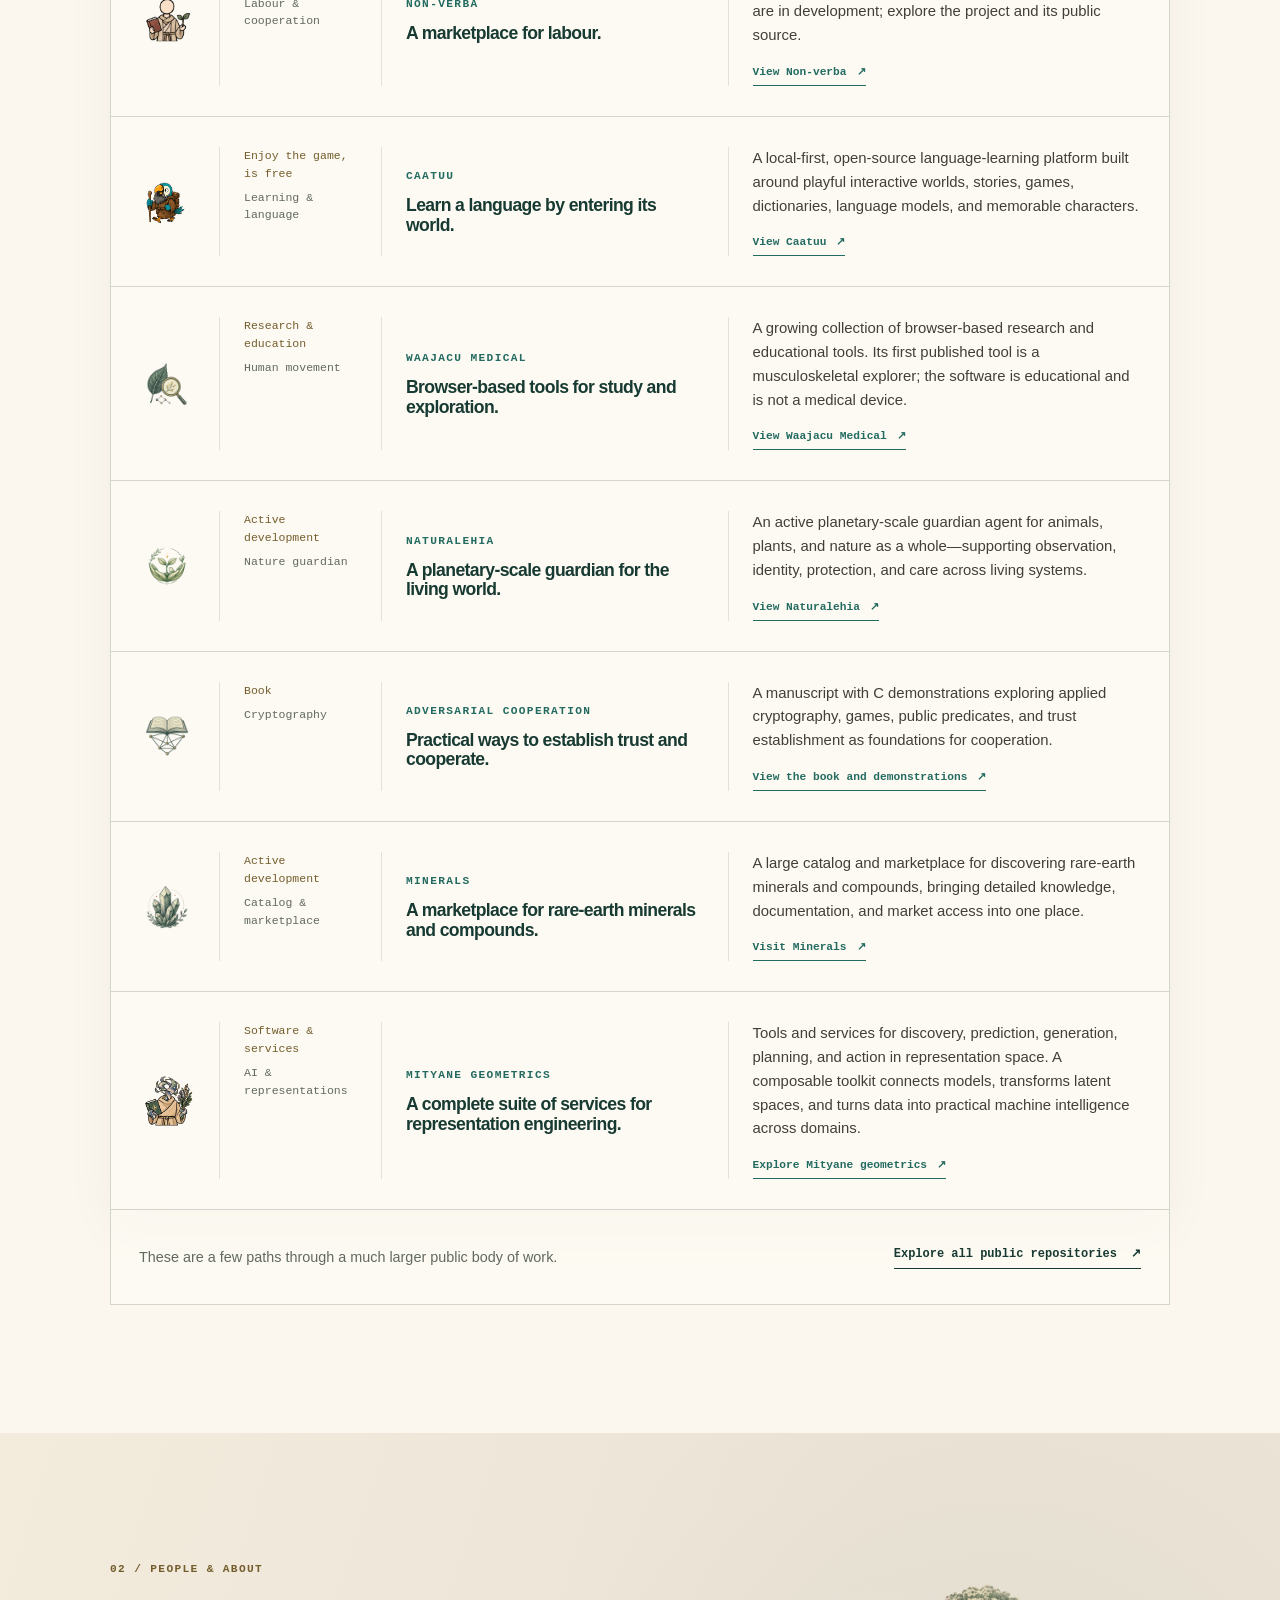
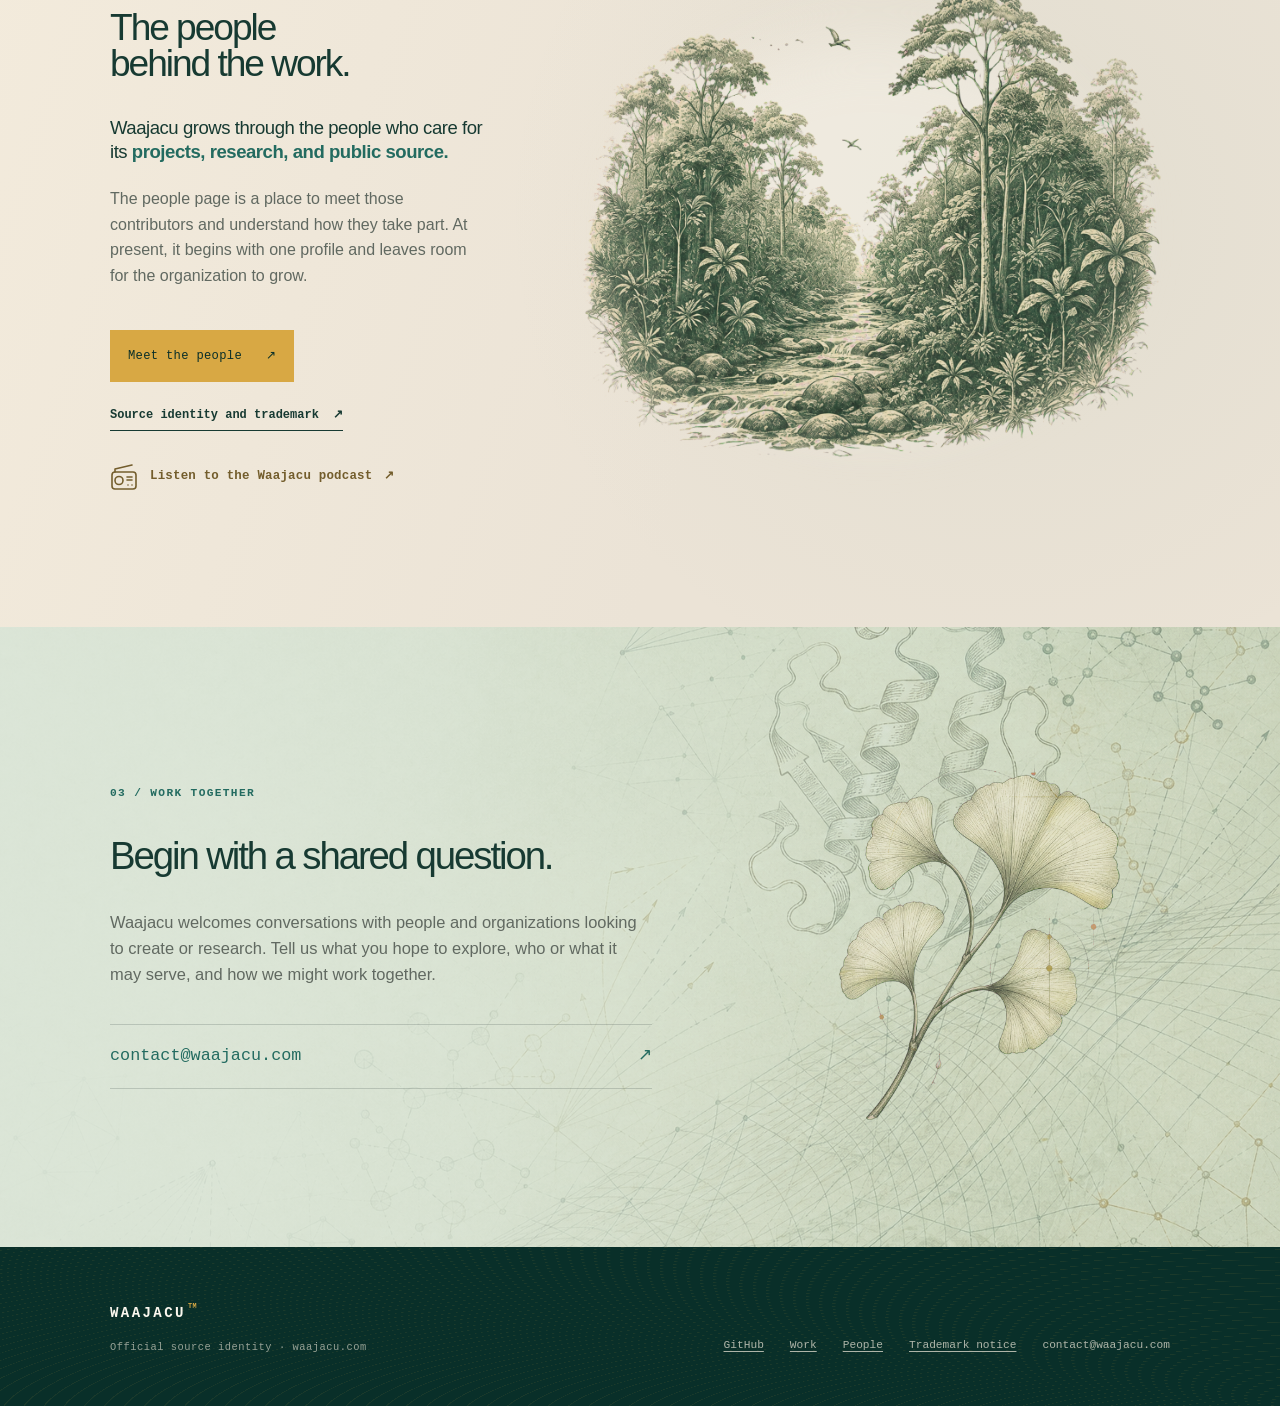
==== commit ca8d96cc: "Box hero podcast action and add radio link to people section" ====
--- a/index.html
+++ b/index.html
@@ -11,7 +11,7 @@
     <link rel="canonical" href="https://waajacu.com/">
     <link rel="icon" href="./favicon.ico" sizes="any">
     <link rel="preload" href="./src/waajacu-logo-transparent.png" as="image" fetchpriority="high">
-    <link rel="stylesheet" href="./styles.css?v=20261024a">
+    <link rel="stylesheet" href="./styles.css?v=20261024b">
 
     <meta property="og:type" content="website">
     <meta property="og:site_name" content="Waajacu">
@@ -95,20 +95,19 @@
                             <span class="button-label"><img class="button-icon" src="./src/icons/github.svg" width="16" height="16" alt="">Visit the public source</span>
                             <span aria-hidden="true">↗</span>
                         </a>
-                    </div>
-
-                    <a class="hero-radio" href="https://radio.waajacu.com/">
-                        <svg class="hero-radio-icon" viewBox="0 0 28 28" fill="none" stroke="currentColor" stroke-width="1.6" stroke-linecap="round" stroke-linejoin="round" aria-hidden="true" focusable="false">
-                            <path d="M5 9V6l17-4"/>
-                            <rect x="2" y="9" width="24" height="17" rx="3"/>
-                            <circle cx="9" cy="17.5" r="4"/>
-                            <path d="M17 14h5m-5 3h5"/>
-                            <circle cx="18" cy="22" r="0.8" fill="currentColor" stroke="none"/>
-                            <circle cx="22" cy="22" r="0.8" fill="currentColor" stroke="none"/>
-                        </svg>
-                        <span class="hero-radio-label">Listen to the Waajacu podcast</span>
-                        <span aria-hidden="true">↗</span>
-                    </a>
+                        <a class="button button-radio" href="https://radio.waajacu.com/">
+                            <svg class="radio-icon" viewBox="0 0 28 28" fill="none" stroke="currentColor" stroke-width="1.6" stroke-linecap="round" stroke-linejoin="round" aria-hidden="true" focusable="false">
+                                <path d="M5 9V6l17-4"/>
+                                <rect x="2" y="9" width="24" height="17" rx="3"/>
+                                <circle cx="9" cy="17.5" r="4"/>
+                                <path d="M17 14h5m-5 3h5"/>
+                                <circle cx="18" cy="22" r="0.8" fill="currentColor" stroke="none"/>
+                                <circle cx="22" cy="22" r="0.8" fill="currentColor" stroke="none"/>
+                            </svg>
+                            <span>Listen to the Waajacu podcast</span>
+                            <span aria-hidden="true">↗</span>
+                        </a>
+                    </div>
 
                     <dl class="hero-facts" aria-label="Waajacu at a glance">
                         <div>
@@ -389,6 +388,20 @@
                         <div class="about-links">
                             <a class="button button-primary" href="./about/">Meet the people <span aria-hidden="true">↗</span></a>
                             <a class="text-link" href="./TRADEMARKS.md">Source identity and trademark <span aria-hidden="true">↗</span></a>
+                            <div class="about-radio">
+                                <a class="radio-link" href="https://radio.waajacu.com/">
+                                    <svg class="radio-icon" viewBox="0 0 28 28" fill="none" stroke="currentColor" stroke-width="1.6" stroke-linecap="round" stroke-linejoin="round" aria-hidden="true" focusable="false">
+                                        <path d="M5 9V6l17-4"/>
+                                        <rect x="2" y="9" width="24" height="17" rx="3"/>
+                                        <circle cx="9" cy="17.5" r="4"/>
+                                        <path d="M17 14h5m-5 3h5"/>
+                                        <circle cx="18" cy="22" r="0.8" fill="currentColor" stroke="none"/>
+                                        <circle cx="22" cy="22" r="0.8" fill="currentColor" stroke="none"/>
+                                    </svg>
+                                    <span class="radio-label">Listen to the Waajacu podcast</span>
+                                    <span aria-hidden="true">↗</span>
+                                </a>
+                            </div>
                         </div>
                     </div>
                 </div>
--- a/styles.css
+++ b/styles.css
@@ -1421,23 +1421,43 @@
 }
 
 .home .hero-actions {
+    display: grid;
+    grid-template-columns: minmax(0, 0.88fr) minmax(0, 1.12fr);
+    max-width: 560px;
     margin-top: 34px;
 }
 
 .home .hero-actions .button {
-    min-width: 205px;
-}
-
-.home .hero-radio {
+    min-width: 0;
+}
+
+.home .button-radio {
+    display: grid;
+    grid-column: 1 / -1;
+    grid-template-columns: 28px minmax(0, 1fr) auto;
+    gap: 12px;
+    min-height: 58px;
+    border: 1px solid #dfe9dd;
+    background: #dfe9dd;
+    color: var(--black);
+    font-weight: 600;
+}
+
+.home .button-radio:hover,
+.home .button-radio:focus-visible {
+    border-color: var(--ivory);
+    background: var(--ivory);
+}
+
+.home .radio-link {
     display: inline-grid;
     grid-template-columns: 28px minmax(0, 1fr) auto;
     align-items: center;
     gap: 12px;
     max-width: 100%;
     min-height: 44px;
-    margin-top: 18px;
     padding: 4px 0;
-    color: var(--gold);
+    color: var(--gold-dark);
     font-family: var(--mono);
     font-size: 0.78rem;
     font-weight: 600;
@@ -1446,18 +1466,18 @@
     text-decoration: none;
 }
 
-.home .hero-radio-icon {
+.home .radio-icon {
     width: 28px;
     height: 28px;
 }
 
-.home .hero-radio:hover,
-.home .hero-radio:focus-visible {
-    color: var(--ivory);
-}
-
-.home .hero-radio:hover .hero-radio-label,
-.home .hero-radio:focus-visible .hero-radio-label {
+.home .radio-link:hover,
+.home .radio-link:focus-visible {
+    color: var(--teal);
+}
+
+.home .radio-link:hover .radio-label,
+.home .radio-link:focus-visible .radio-label {
     text-decoration: underline;
     text-underline-offset: 4px;
 }
@@ -1822,6 +1842,12 @@
     min-width: 174px;
 }
 
+.home .about-radio {
+    flex-basis: 100%;
+    min-width: 0;
+    max-width: 100%;
+}
+
 .home .about-visual {
     position: relative;
     min-height: 470px;
@@ -2089,6 +2115,10 @@
         font-size: 0.68rem;
     }
 
+    .home .hero-actions {
+        grid-template-columns: minmax(0, 1fr);
+    }
+
     .home .hero-actions .button {
         width: 100%;
     }
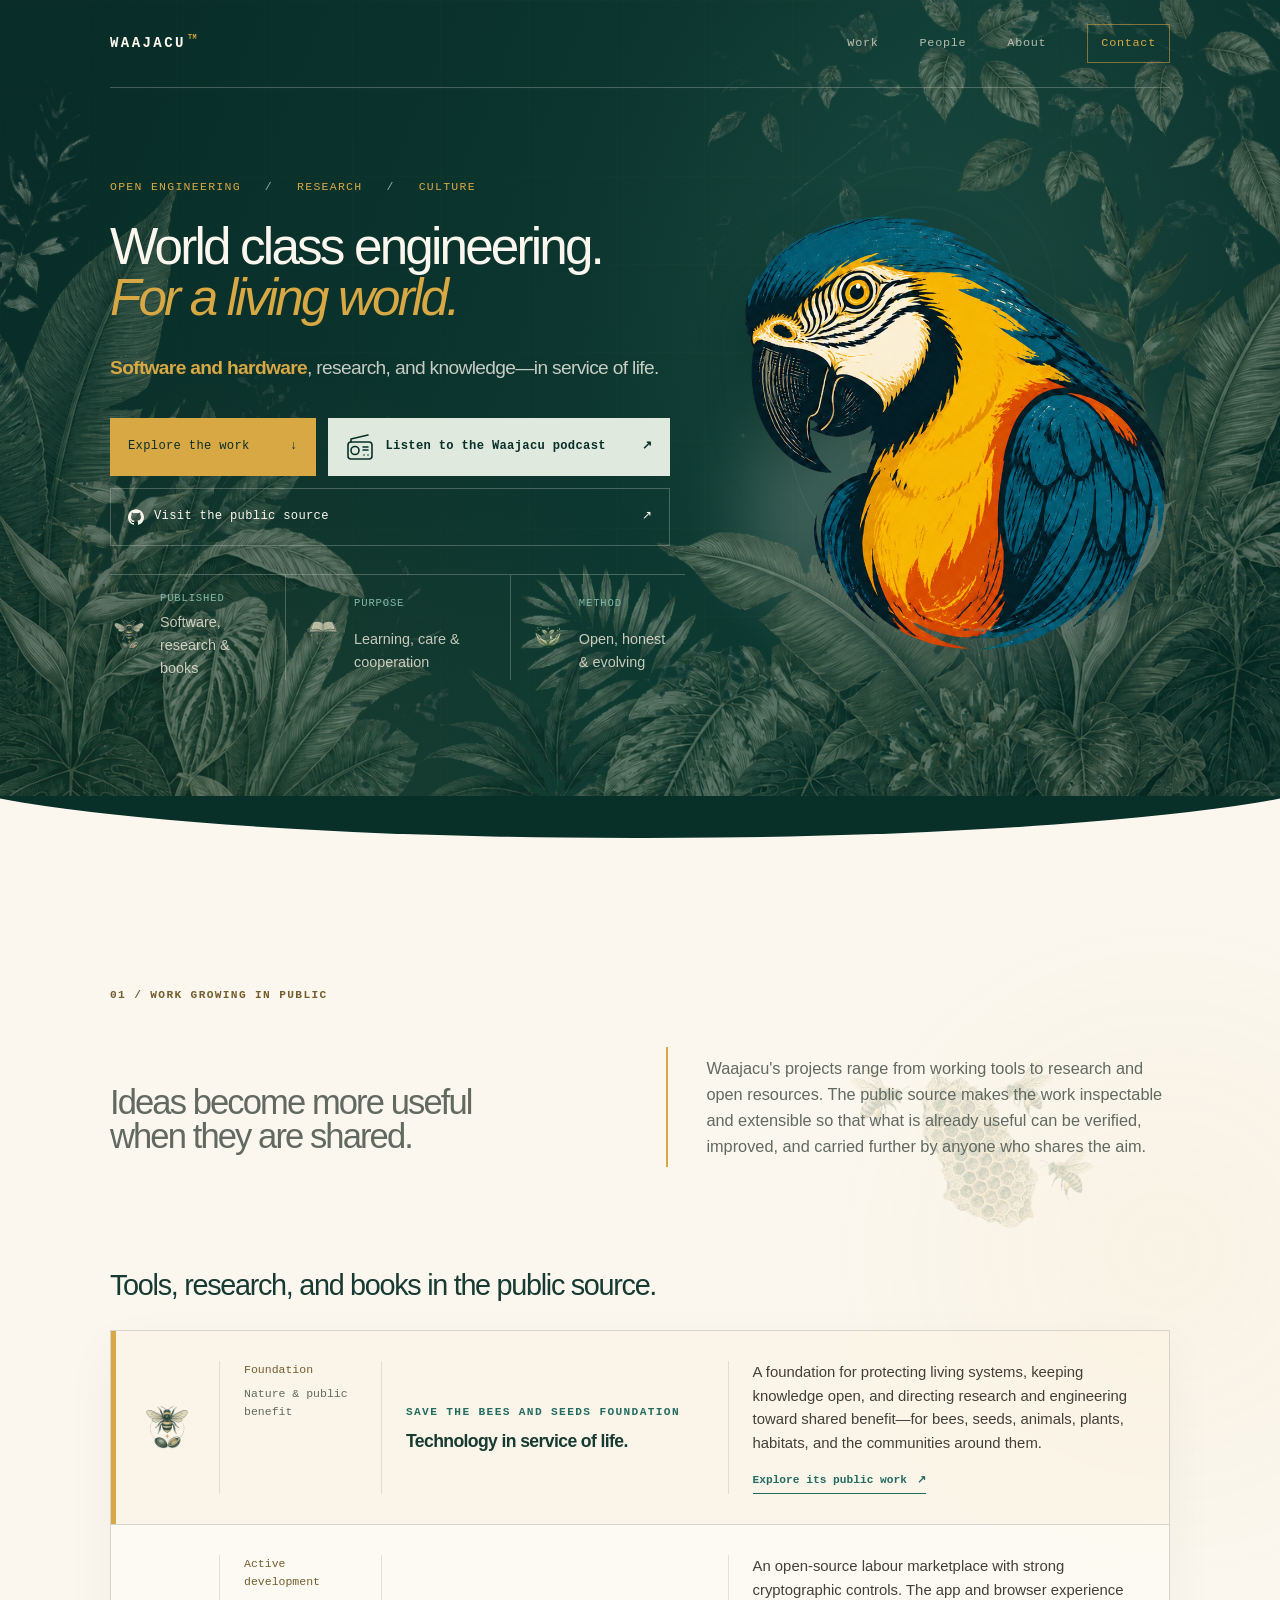
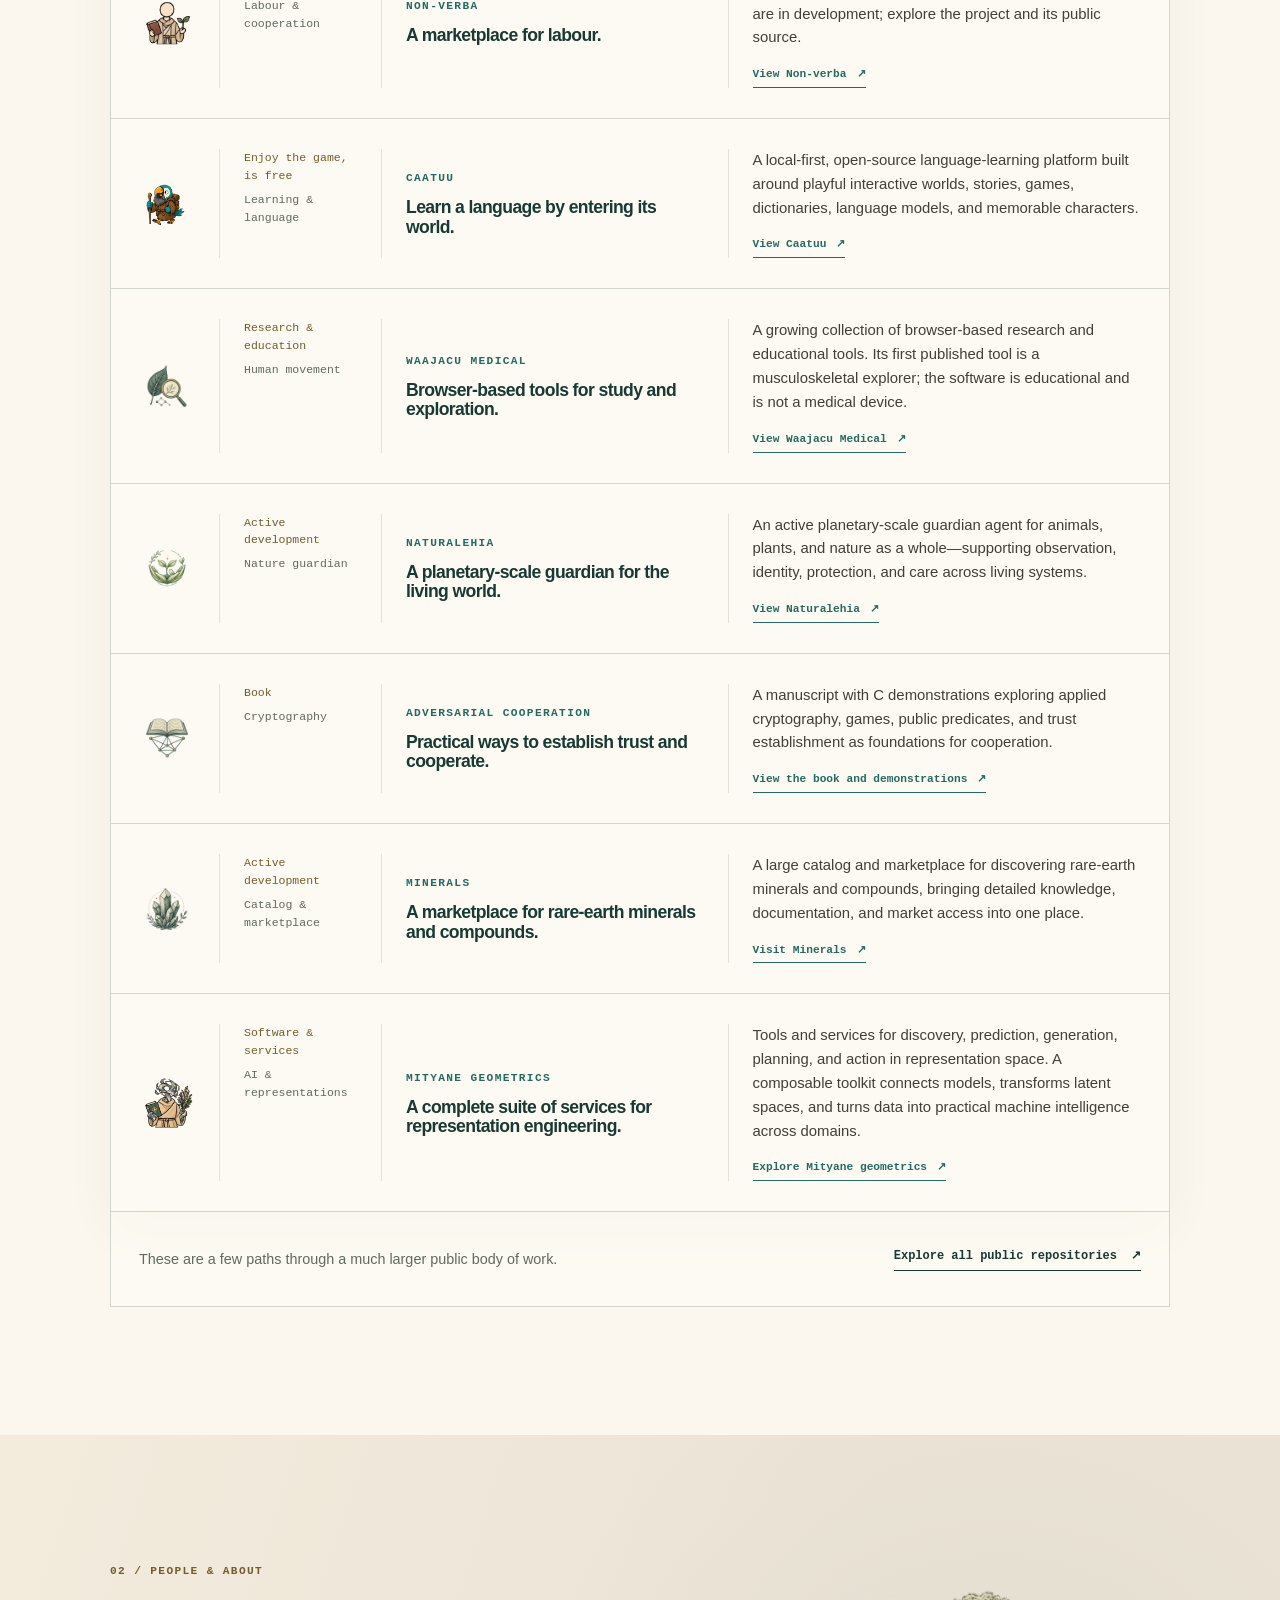
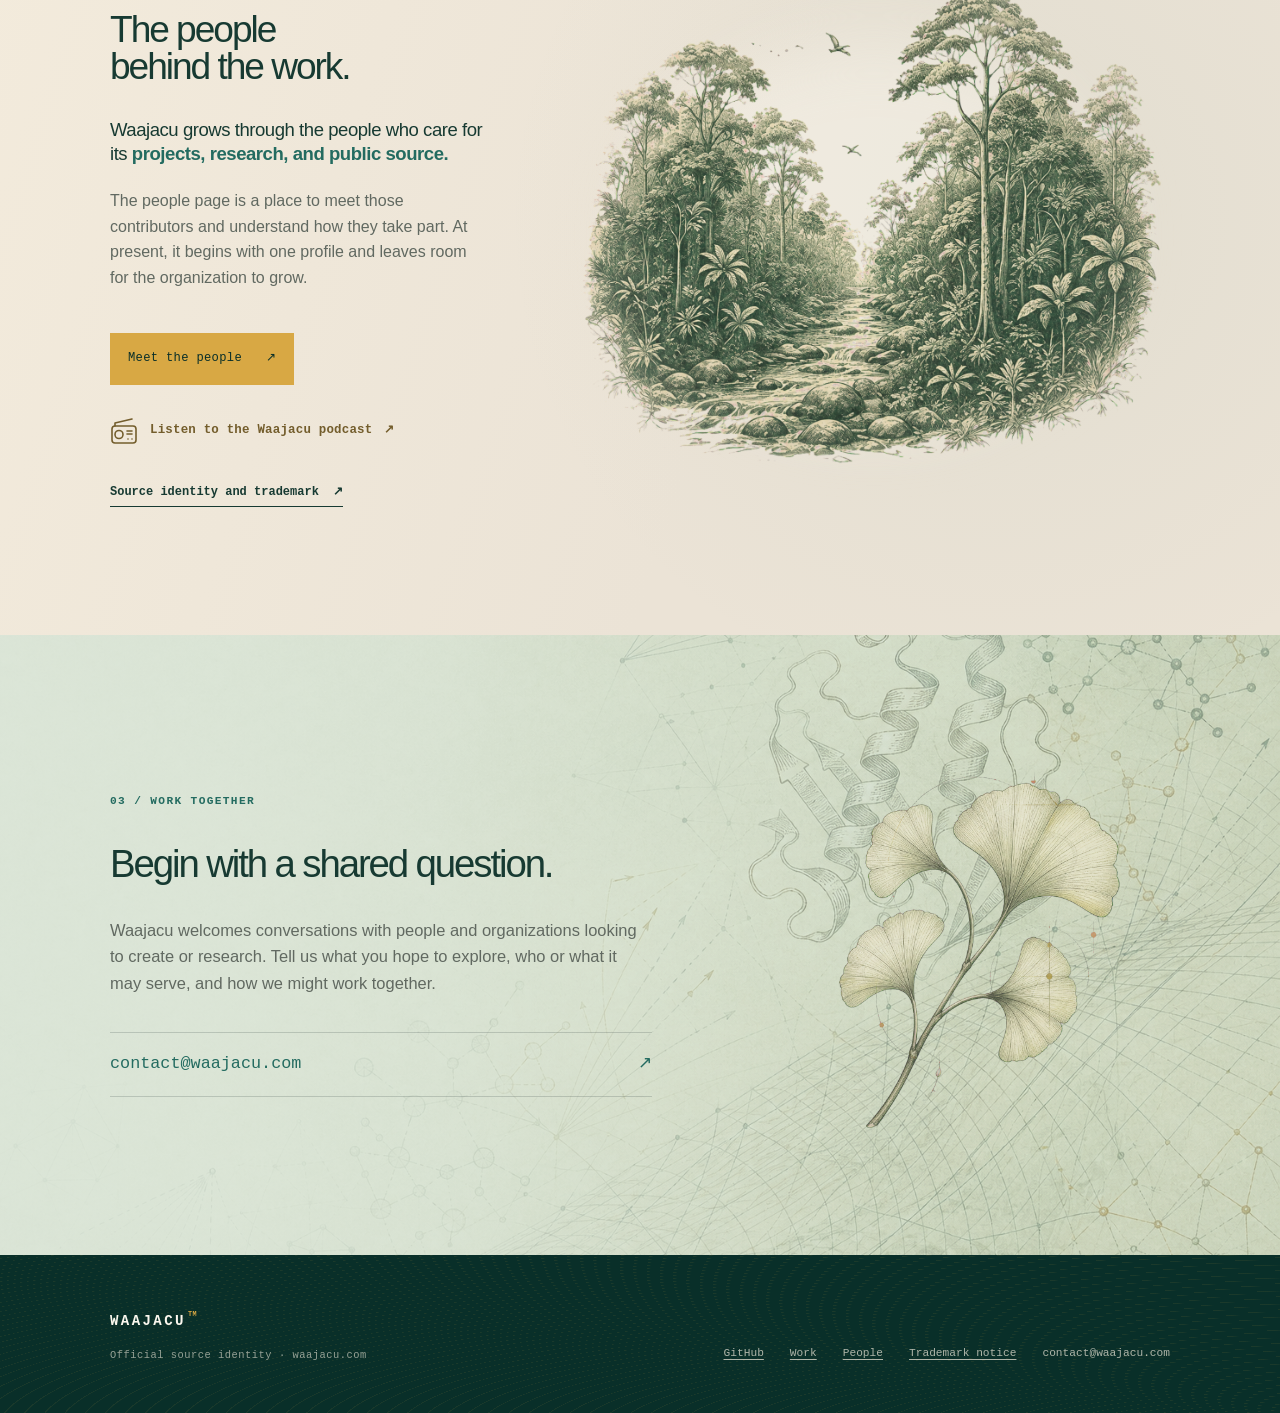
==== commit 9a742f6e: "Place radio second in homepage actions" ====
--- a/index.html
+++ b/index.html
@@ -11,7 +11,7 @@
     <link rel="canonical" href="https://waajacu.com/">
     <link rel="icon" href="./favicon.ico" sizes="any">
     <link rel="preload" href="./src/waajacu-logo-transparent.png" as="image" fetchpriority="high">
-    <link rel="stylesheet" href="./styles.css?v=20261024b">
+    <link rel="stylesheet" href="./styles.css?v=20261024c">
 
     <meta property="og:type" content="website">
     <meta property="og:site_name" content="Waajacu">
@@ -91,10 +91,6 @@
 
                     <div class="hero-actions">
                         <a class="button button-primary" href="#work">Explore the work <span aria-hidden="true">↓</span></a>
-                        <a class="button button-quiet" href="https://github.com/savethebeesandseeds">
-                            <span class="button-label"><img class="button-icon" src="./src/icons/github.svg" width="16" height="16" alt="">Visit the public source</span>
-                            <span aria-hidden="true">↗</span>
-                        </a>
                         <a class="button button-radio" href="https://radio.waajacu.com/">
                             <svg class="radio-icon" viewBox="0 0 28 28" fill="none" stroke="currentColor" stroke-width="1.6" stroke-linecap="round" stroke-linejoin="round" aria-hidden="true" focusable="false">
                                 <path d="M5 9V6l17-4"/>
@@ -105,6 +101,10 @@
                                 <circle cx="22" cy="22" r="0.8" fill="currentColor" stroke="none"/>
                             </svg>
                             <span>Listen to the Waajacu podcast</span>
+                            <span aria-hidden="true">↗</span>
+                        </a>
+                        <a class="button button-quiet button-source" href="https://github.com/savethebeesandseeds">
+                            <span class="button-label"><img class="button-icon" src="./src/icons/github.svg" width="16" height="16" alt="">Visit the public source</span>
                             <span aria-hidden="true">↗</span>
                         </a>
                     </div>
@@ -387,20 +387,20 @@
 
                         <div class="about-links">
                             <a class="button button-primary" href="./about/">Meet the people <span aria-hidden="true">↗</span></a>
-                            <a class="text-link" href="./TRADEMARKS.md">Source identity and trademark <span aria-hidden="true">↗</span></a>
-                            <div class="about-radio">
-                                <a class="radio-link" href="https://radio.waajacu.com/">
-                                    <svg class="radio-icon" viewBox="0 0 28 28" fill="none" stroke="currentColor" stroke-width="1.6" stroke-linecap="round" stroke-linejoin="round" aria-hidden="true" focusable="false">
-                                        <path d="M5 9V6l17-4"/>
-                                        <rect x="2" y="9" width="24" height="17" rx="3"/>
-                                        <circle cx="9" cy="17.5" r="4"/>
-                                        <path d="M17 14h5m-5 3h5"/>
-                                        <circle cx="18" cy="22" r="0.8" fill="currentColor" stroke="none"/>
-                                        <circle cx="22" cy="22" r="0.8" fill="currentColor" stroke="none"/>
-                                    </svg>
-                                    <span class="radio-label">Listen to the Waajacu podcast</span>
-                                    <span aria-hidden="true">↗</span>
-                                </a>
+                            <a class="radio-link" href="https://radio.waajacu.com/">
+                                <svg class="radio-icon" viewBox="0 0 28 28" fill="none" stroke="currentColor" stroke-width="1.6" stroke-linecap="round" stroke-linejoin="round" aria-hidden="true" focusable="false">
+                                    <path d="M5 9V6l17-4"/>
+                                    <rect x="2" y="9" width="24" height="17" rx="3"/>
+                                    <circle cx="9" cy="17.5" r="4"/>
+                                    <path d="M17 14h5m-5 3h5"/>
+                                    <circle cx="18" cy="22" r="0.8" fill="currentColor" stroke="none"/>
+                                    <circle cx="22" cy="22" r="0.8" fill="currentColor" stroke="none"/>
+                                </svg>
+                                <span class="radio-label">Listen to the Waajacu podcast</span>
+                                <span aria-hidden="true">↗</span>
+                            </a>
+                            <div class="about-trademark">
+                                <a class="text-link" href="./TRADEMARKS.md">Source identity and trademark <span aria-hidden="true">↗</span></a>
                             </div>
                         </div>
                     </div>
--- a/styles.css
+++ b/styles.css
@@ -1422,7 +1422,7 @@
 
 .home .hero-actions {
     display: grid;
-    grid-template-columns: minmax(0, 0.88fr) minmax(0, 1.12fr);
+    grid-template-columns: minmax(0, 0.75fr) minmax(0, 1.25fr);
     max-width: 560px;
     margin-top: 34px;
 }
@@ -1431,9 +1431,13 @@
     min-width: 0;
 }
 
+.home .button-source {
+    grid-column: 1 / -1;
+    min-height: 58px;
+}
+
 .home .button-radio {
     display: grid;
-    grid-column: 1 / -1;
     grid-template-columns: 28px minmax(0, 1fr) auto;
     gap: 12px;
     min-height: 58px;
@@ -1842,7 +1846,7 @@
     min-width: 174px;
 }
 
-.home .about-radio {
+.home .about-trademark {
     flex-basis: 100%;
     min-width: 0;
     max-width: 100%;
